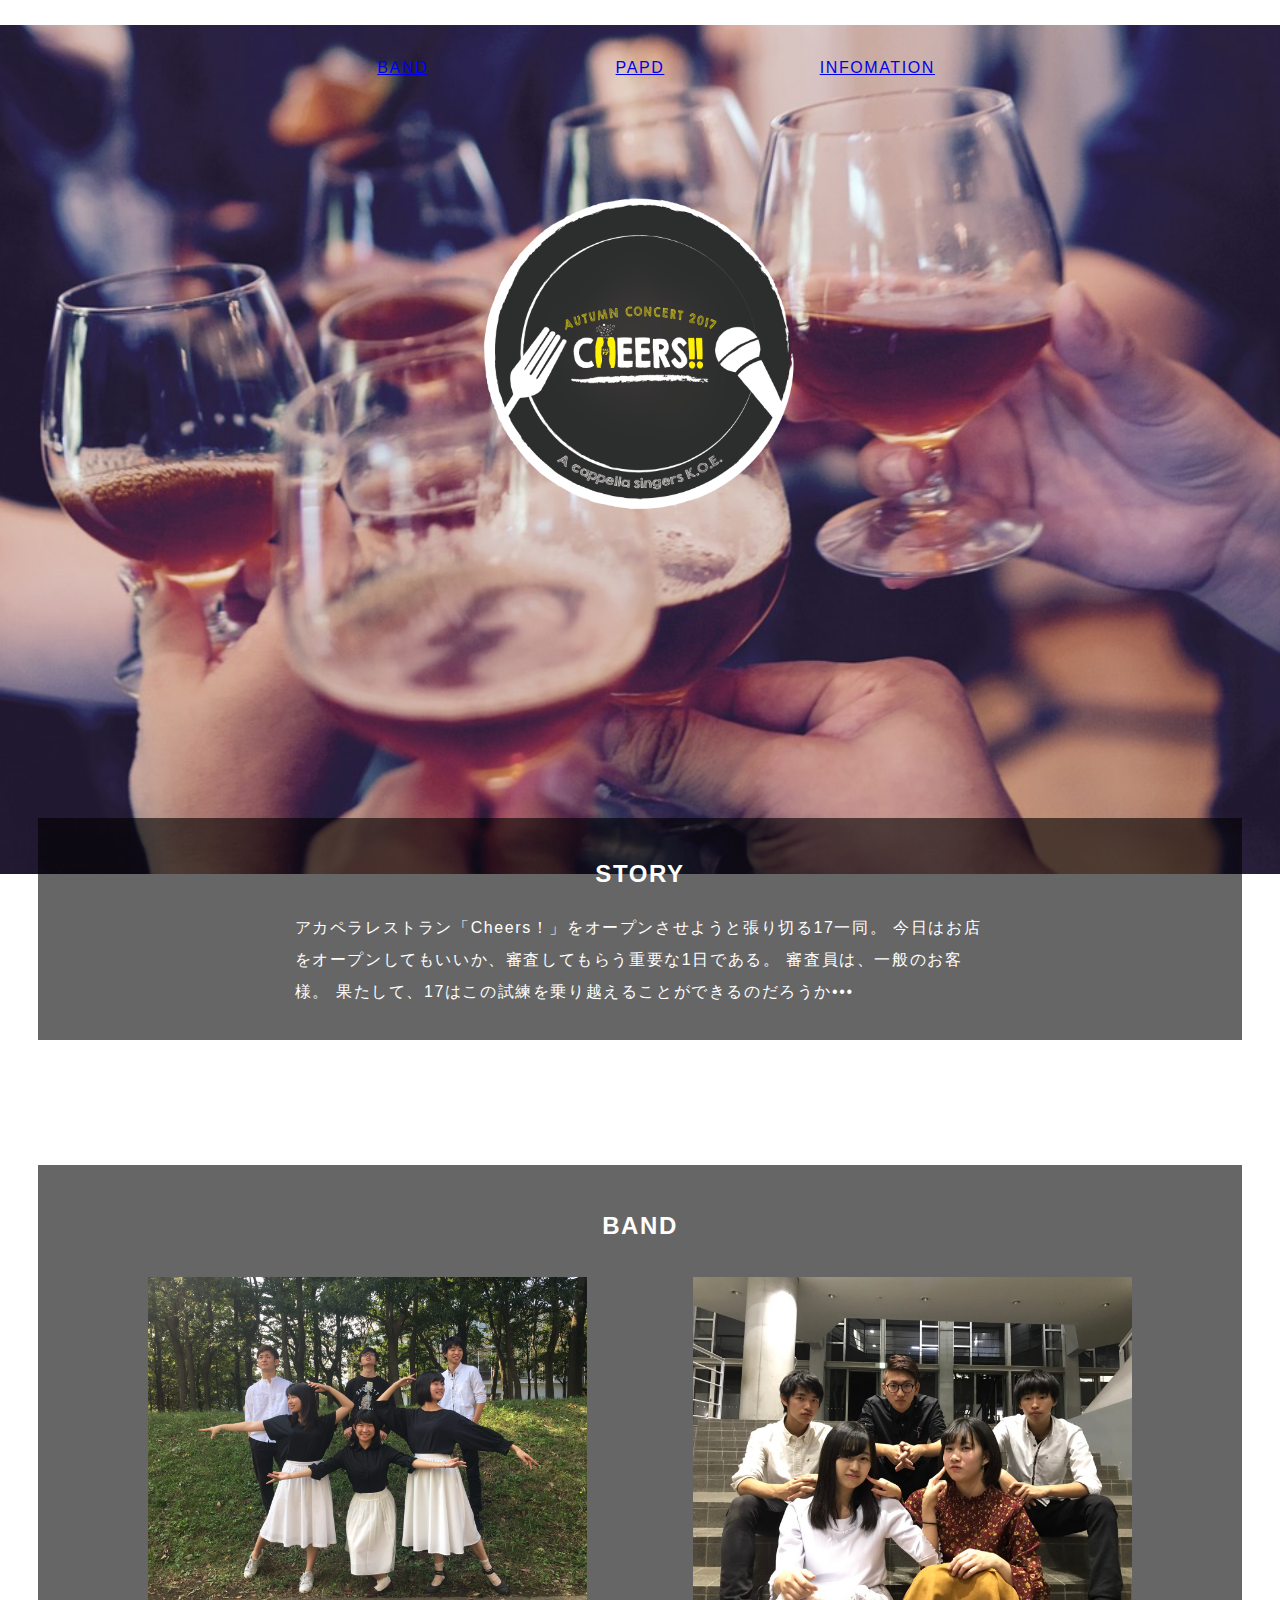
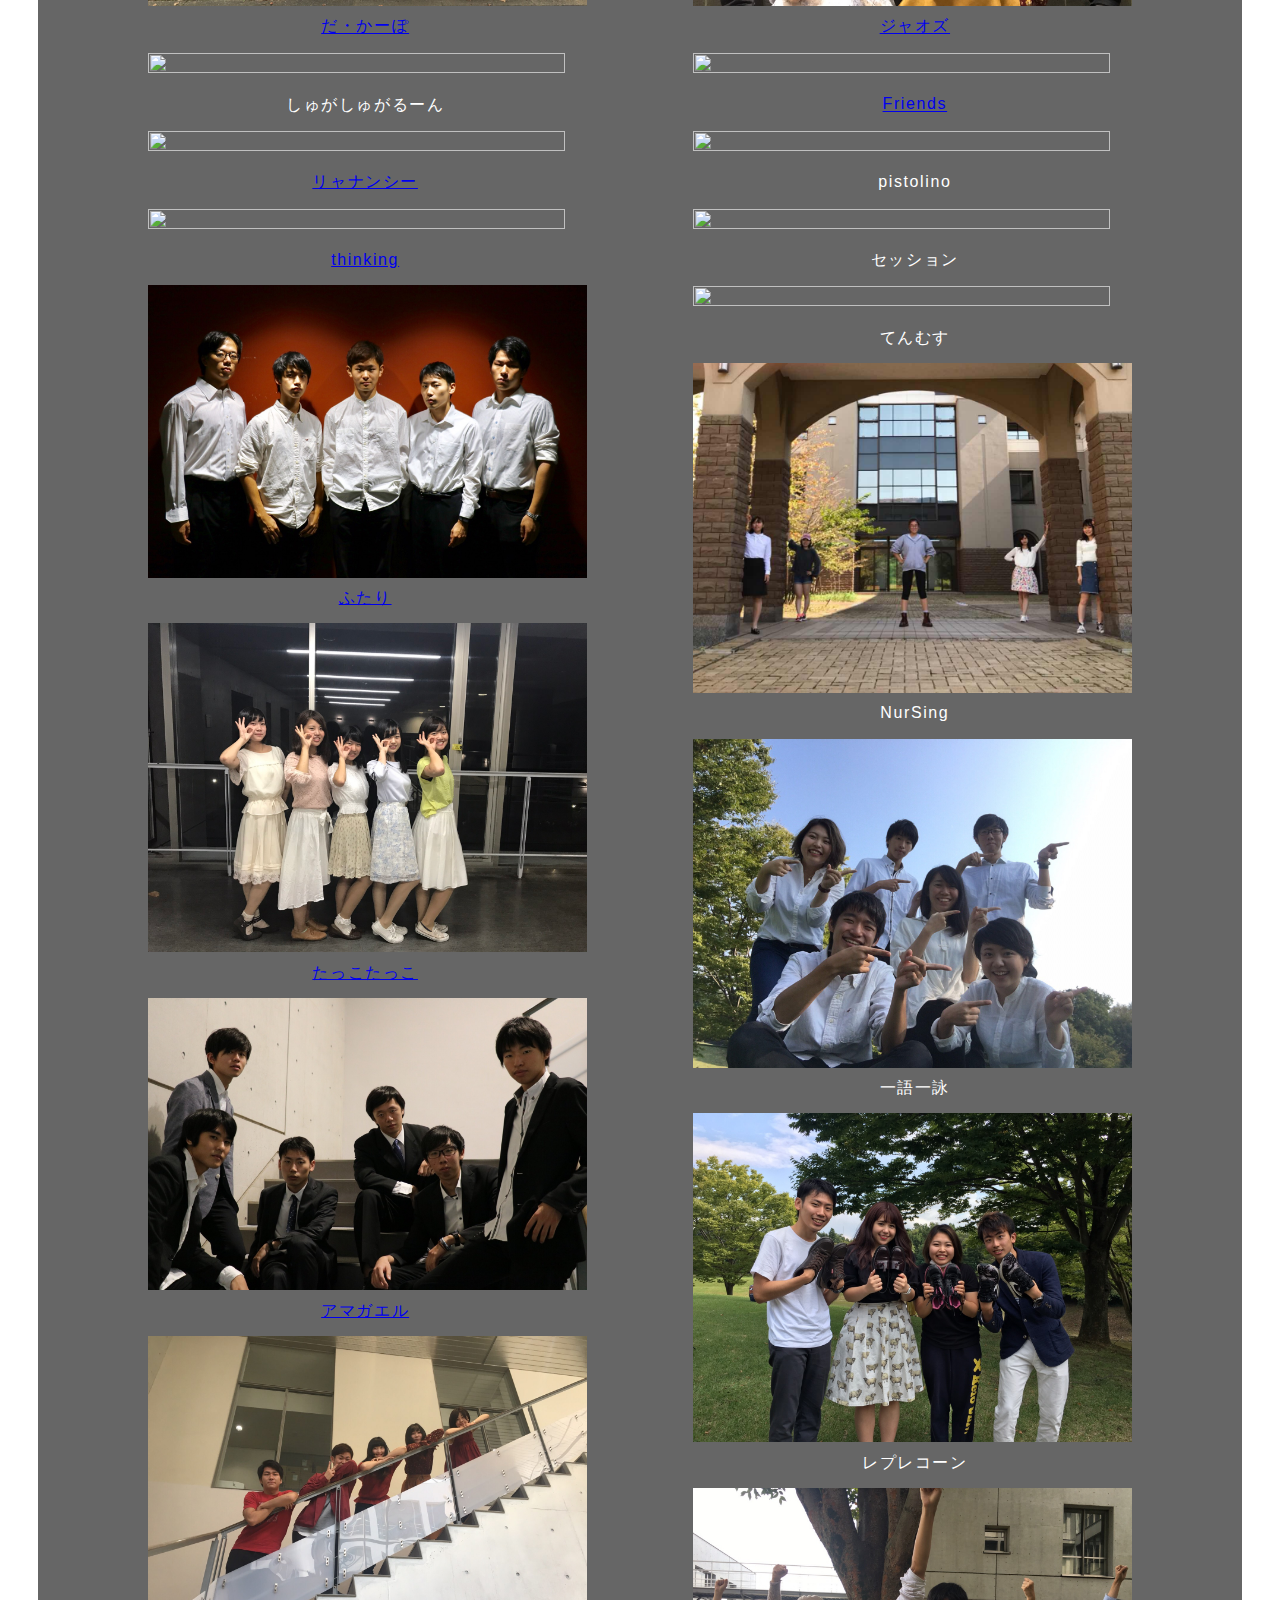
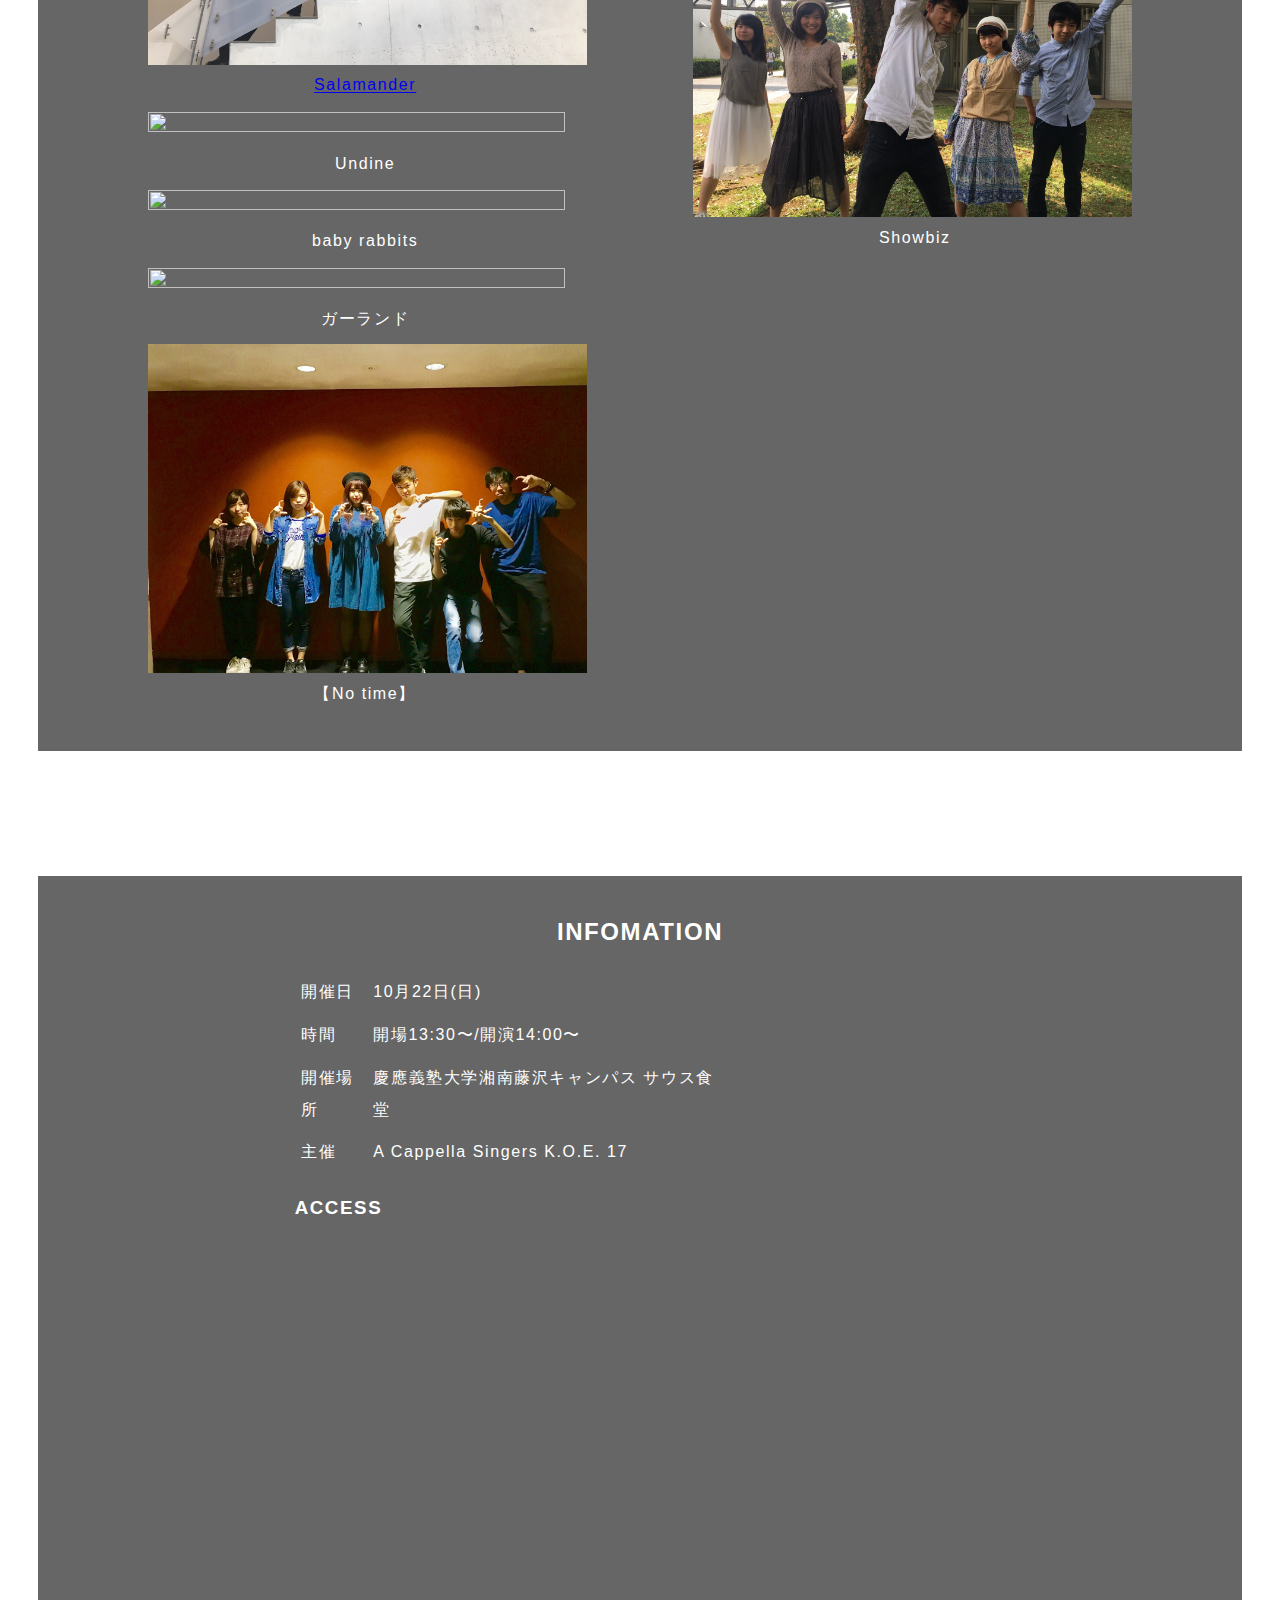
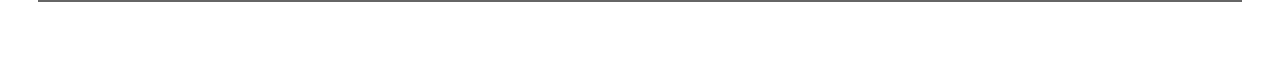
==== index.html @ d6f933e0 "responsible design etc.." ====
<!DOCTYPE html>
<html>

  <head>
  <!-- Global Site Tag (gtag.js) - Google Analytics -->
  <script async src="https://www.googletagmanager.com/gtag/js?id=UA-63386432-6"></script>
  <script>
    window.dataLayer = window.dataLayer || [];
    function gtag(){dataLayer.push(arguments)};
    gtag('js', new Date());

    gtag('config', 'UA-63386432-6');
  </script>

    <meta charset="utf-8">
    <title>Cheers!</title>
    <!-- <script type="text/javascript" src="jquery-3.2.1.min.js"></script> -->
    <script type="text/javascript" src="http://maps.googleapis.com/maps/api/js?sensor=false"></script>
    <script src="https://ajax.googleapis.com/ajax/libs/jquery/3.1.0/jquery.min.js"></script>
    <!-- <script src="jquery-animation.js"></script> -->

    <link rel="stylesheet" href="style.css">
    <meta name="viewport" content="width=device-width, initial-scale=1.0, user-scalable=no" />
  </head>

  <body>
    <!-- グローバルナビ -->
    <nav id="nav">
      <ul>
        <li><a href="band.html">BAND</a></li>
        <li><a href="papd.html">PAPD</a></li>
        <li><a href="infomation.html">INFOMATION</a></li>
      </ul>
    </nav>

    <h1 class="logo"><a href="index.html"><img src="logo.png"></a></h1>


    <div class="effect"><div class="story"><h2>STORY</h2>
    <p>アカペラレストラン「Cheers！」をオープンさせようと張り切る17一同。
      今日はお店をオープンしてもいいか、審査してもらう重要な1日である。
      審査員は、一般のお客様。
      果たして、17はこの試練を乗り越えることができるのだろうか•••
    </p></div></div>


    <!-- サマソニのページみたいに？ -->

      <div class="effect">
      <div class="band">
      <h2>BAND</h2>
      <div class="right">
      <img src="band_picture/ジャオズ.jpg"><p><a href="#modal-p02">ジャオズ</a></p>
      <section class="modal-window" id="modal-p02">
        <div class="modal-inner">
          <p>私たち饺子は１７の中国語バンドです、餃子の故郷で生まれた私がリードとして、餃子のファンを集まってるバンドです、みんな一緒に餃子食べに行きましょう。</p>
        </div>
        <a href="#!" class="modal-close">&times;</a>
      </section>

      <img src="band_picture/"><p><a href="#modal-p09">Friends</a></p>
      <section class="modal-window" id="modal-p09">
        <div class="modal-inner">
          <p>アニソンが好きだ。アニソンが歌いたい。アニソンのハーモニーを響かせたい。熱い想いを持ったフレンズたちが集まったバンドです。</p>
        </div>
        <a href="#!" class="modal-close">&times;</a>
      </section>



      <img src="band_picture/"><p>pistolino</p>
      <img src="band_picture/"><p>セッション</p>
      <img src="band_picture/"><p>てんむす</p>
      <img src="band_picture/NurSing.jpg"><p>NurSing</p>
      <img src="band_picture/一語一詠.jpg"><p>一語一詠</p>
      <img src="band_picture/レプレコーン.jpg"><p>レプレコーン</p>
      <img src="band_picture/showbiz.jpg"><p>Showbiz</p>

      </div>
      <div class="left">

      <img src="band_picture/だ・かーぽ.jpg"><p><a href="#modal-p01">だ・かーぽ</a></p>
      <section class="modal-window" id="modal-p01">
        <div class="modal-inner">
          <p>少し背伸びをした大人の雰囲気でjazzをお届けします。皆さんも一緒に心と体でswingを感じてください！</p>
        </div>
        <a href="#!" class="modal-close">&times;</a>
      </section>


      <img src="band_picture/"><p>しゅがしゅがるーん</p>
      <img src="band_picture/"><p><a href="#modal-p03">リャナンシー</a></p>
      <section class="modal-window" id="modal-p03">
        <div class="modal-inner">
          <p>誘惑し愛を求め、男性を惑わす妖精リャナンシー。魅力的な新メンバーが加わりました！
            みなさんは私たちの歌声の虜にならずにいられますか？</p>
          </div>
          <a href="#!" class="modal-close">&times;</a>
        </section>

      <img src="band_picture/"><p><a href="#modal-p04">thinking</a></p>
      <section class="modal-window" id="modal-p04">
        <div class="modal-inner">
      <p>Thinkingです！クールにかっこいい曲を歌います！乞うご期待！</p>
    </div>
    <a href="#!" class="modal-close">&times;</a>
  </section>

      <img src="band_picture/ふたり.jpg"><p><a href="#modal-p05">ふたり</a></p>
      <section class="modal-window" id="modal-p05">
        <div class="modal-inner">
          <p>ゴスペラーズの名曲｢ひとり｣を、｢ふたり｣が｢ごにん｣で歌います。</p>
        </div>
        <a href="#!" class="modal-close">&times;</a>
      </section>

      <img src="band_picture/たっこたっこ.jpg"><p><a href="#modal-p06">たっこたっこ</a></p>
      <section class="modal-window" id="modal-p06">
        <div class="modal-inner">
          <p>タコパしたーい！で集まったゆるふわバンドたっこたっこです💓</p>
        </div>
        <a href="#!" class="modal-close">&times;</a>
      </section>

      <img src="band_picture/アマガエル.jpg"><p><a href="#modal-p07">アマガエル</a></p>
      <section class="modal-window" id="modal-p07">
        <div class="modal-inner">
          <p>はじめまして！俺たちは主にEXILEやGENERATIONSを歌うバンドのアマガエルだゲコ！今回はTi amoを歌うからけろしくケロ～♪</p>
        </div>
        <a href="#!" class="modal-close">&times;</a>
      </section>

      <img src="band_picture/salamander.jpg"><p><a href="#modal-p08">Salamander</a></p>
      <section class="modal-window" id="modal-p08">
        <div class="modal-inner">
          <p>熱い熱い想いを胸に滾らせる炎の妖精サラマンダー、今回は新歓合宿でも披露したゆずのあの名曲をまさかの別編成でお届け！</p>
        </div>
        <a href="#!" class="modal-close">&times;</a>
      </section>

      <img src="band_picture/"><p>Undine</p>
      <img src="band_picture/"><p>baby rabbits</p>
      <img src="band_picture/"><p>ガーランド</p>
      <img src="band_picture/【No time】.jpg"><p>【No time】</p>
    </div>


    </div>
  </div>



    <div class="effect">
    <div class="info">
    <h2>INFOMATION</h2>
    <table>
      <tr class="about">
        <td class="about_mds">開催日</td>
          <td class="about_content">10月22日(日)</td>
      </tr>

        <tr class="about">
          <td class="about_mds">時間</td>
            <td class="about_content">開場13:30〜/開演14:00〜</td>
        </tr>

        <tr class="about">
          <td class="about_mds">開催場所</td>
            <td class="about_content">慶應義塾大学湘南藤沢キャンパス サウス食堂</td>
        </tr>

        <tr class="about">
          <td class="about_mds">主催</td>
            <td class="about_content">A Cappella Singers K.O.E. 17</td>
        </tr>
    </table>

    <h3>ACCESS</h3>
      <div id="mapField"></div>
    </div>
  </div>


  </body>
<script src="main.js"></script>

</html>
---- style.css ----
/*ロゴ（暫定）*/

h1 img{
  width:50%;
  height: 50%;
  display: block;

  margin-left: auto;
  margin-right: auto;
  margin-top: -50px;
}

body{
  background-image: url("cheers_back2.jpg");
  background-repeat: no-repeat;            /* 背景を繰り返さない */
  background-position: 50% 50%;            /* 背景画像の位置は画面中央 */
  background-attachment:fixed;             /* 背景画像を固定する */
  background-size: 100%;
  font-family: 'Helvetica Neue','Helvetica','Arial',YuGothic,'Yu Gothic','Hiragino Kaku Gothic ProN','ヒラギノ角ゴ ProN W3','メイリオ', Meiryo,'ＭＳ ゴシック',sans-serif;
  letter-spacing: 0.1em;
  line-height: 2;

  }

  h2{
    text-align: center;
  }

/*.band img{
  width:95%;
  height: 95%;
}*/

/*.band_listbox{
  margin: 0px auto;
}*/








/*Googleマップ*/
#mapField {
  width: 330px;
  height: 330px;
  color: black;

}


/*グローバルナビ*/

#nav{
    margin:0 auto;
    text-align: center;
    width:60%;
    height:50px;
    overflow:hidden;

    }

#nav li { list-style:none;  width:30%; text-align: center; display: inline-block;}

.fixed {
    position: fixed;
    top: 0;
    
    z-index: 10000;


}


/*.entire{
  color: white;
  background-color: rgba(0, 0, 0, 0.5);

  margin-left: auto;
  margin-right: auto;
  margin-top: 50px;
  margin-bottom: 50px;
  padding: 25px 250px;
}*/


.story{
  color: white;
  background-color: rgba(0, 0, 0, 0.6);

  margin-left: auto;
  margin-right: auto;

  padding: 25px 250px;
  margin-top: 150px;
  margin-bottom: 50px;

}




.band{
  color: white;
  background-color: rgba(0, 0, 0, 0.6);

  margin-left: auto;
  margin-right: auto;

  padding: 25px 25px;

  margin-top: 50px;
  margin-bottom: 50px;
  }

  .left{
    width: 40%;
    display: inline-block;
    padding-left: 7%;
  }

  .left img{
    float:left;
    width: 95%;
    height: 95%;
  }

  .left p{
    margin-top: -10px;
    text-align: center;
    padding-right: 5%;
  }

  .right{
    width: 40%;
    float: right;
    padding-right: 7%;


  }

  .right img{
    float: right;
    width: 95%;
    height: 95%;

  }

  .right p{
    margin-top: -10px;
    text-align: center;
    padding-left: 5%;
  }


  .info{
    color: white;
    background-color: rgba(0, 0, 0, 0.6);

    margin-left: auto;
    margin-right: auto;
    margin-top: 100px;
    margin-bottom: 50px;
    padding: 25px 250px;

    margin-top: 50px;
    margin-bottom: 25px;
    }


    .effect p,
    .effect div
    {

    	transition: .8s;
    }




    /*モーダルウィンドウ*/

    * {
      margin: 0;
      padding: 1%;
    }


    .modal-window {
  -webkit-transform: translate(0, 100%);
  -moz-transform: translate(0, 100%);
  -o-transform: translate(0, 100%);
  -ms-transform: translate(0, 100%);
  transform: translate(0, 100%);
  -webkit-transform: translate3d(0, 100%, 0);
  transform: translate3d(0, 100%, 0);

  position: fixed;
  top: 0;
  left: 0;
  right: 0;
  bottom: 0;
  z-index: 999;
  opacity: 0;
  display: none;
}

.modal-window:target {
  -webkit-transform: translate(0, 0);
  -moz-transform: translate(0, 0);
  -o-transform: translate(0, 0);
  -ms-transform: translate(0, 0);
  transform: translate(0, 0);
  opacity: 1;
}

.is-active.modal-window {
  display: block;
}

.modal-window:target {
display: block;
}

.modal-window .modal-inner {
  position: absolute;
  top: 40%;
  left: 50%;
  z-index: 20;
  margin-left: -325px;
  width: 650px;
  overflow-x: hidden;
  border-radius: 2px;
  background: #fff;
  -webkit-box-shadow: 0 0 30px rgba(0, 0, 0, 0.6);
  box-shadow: 0 0 30px rgba(0, 0, 0, 0.6);
}

.modal-window .modal-inner p {
  padding: 20px 20px 10px;
  color: black;
}

.modal-window .modal-close {
  display: block;
  text-indent: -100px;
  overflow: hidden;
}

.modal-window .modal-close:before {
  content: '';
  position: absolute;
  top: 0;
  left: 0;
  right: 0;
  bottom: 0;
  z-index: 10;

  background-color: rgba(0, 0, 0, 0.7);
}

.modal-window .modal-close:after {
  content: '\00d7';
  position: absolute;
  top: 36%;
  left: 50%;
  z-index: 20;
  margin-left: 285px;
  background: #fff;
  border-radius: 2px;
  padding: 2px 8px;
  font-size: 1.2em;
  text-decoration: none;
  text-indent: 0;
 }

.modal-window {
  -webkit-transition: opacity 0.4s;
  -o-transition: opacity 0.4s;
  transition: opacity 0.4s;
}

.modal-inner {
  position: relative;
}



    /*スマホ用*/
    @media screen and ( max-width:479px )
    {
      .story{
        color: white;
        background-color: rgba(0, 0, 0, 0.6);

        margin-left: auto;
        margin-right: auto;
        margin-top: 100px;
        margin-bottom: 50px;
        padding: 25px 25px;

        margin-top: 25px;
        margin-bottom: 25px;
      }

      body {
        background-image: url("cheers_back2.jpg");
        background-repeat: no-repeat;            /* 背景を繰り返さない */
        background-attachment:fixed;
        background-size: 250%;


      }



      .band{
        color: white;
        background-color: rgba(0, 0, 0, 0.6);

        margin-left: auto;
        margin-right: auto;

        padding: 25px 25px;

        margin-top: 25px;
        margin-bottom: 25px;

        }

      .left{
        width: 100%;
        padding: 0;
      }

      .left img{
        width: 100%;
        height: 100%;
      }

      .left p{
        margin-top: -10px;
        text-align: center;

        margin-bottom: 5%;
      }


      .right{
        width: 100%;
        padding: 0;
      }

      .right img{

        width: 100%;
        height: 100%;

      }

      .right p{
        margin-top: -10px;
        text-align: center;

        margin-bottom: 5%;
      }

      .info{
        color: white;
        background-color: rgba(0, 0, 0, 0.6);

        margin-left: auto;
        margin-right: auto;
        margin-top: 100px;
        margin-bottom: 50px;
        padding: 25px 25px;

        margin-top: 25px;
        margin-bottom: 25px;
      }

      .modal-window .modal-inner {
        /*position: absolute;*/
        top: 40%;
        left: 50%;
        z-index: 20;
        margin: 0 -40%;
        width: 80%;
        overflow-x: hidden;
        border-radius: 2px;
        background: #fff;
        -webkit-box-shadow: 0 0 30px rgba(0, 0, 0, 0.6);
        box-shadow: 0 0 30px rgba(0, 0, 0, 0.6);


      }

      .modal-window .modal-inner p {
        padding: 30px 10px 0;
        color: black;
      }

    }
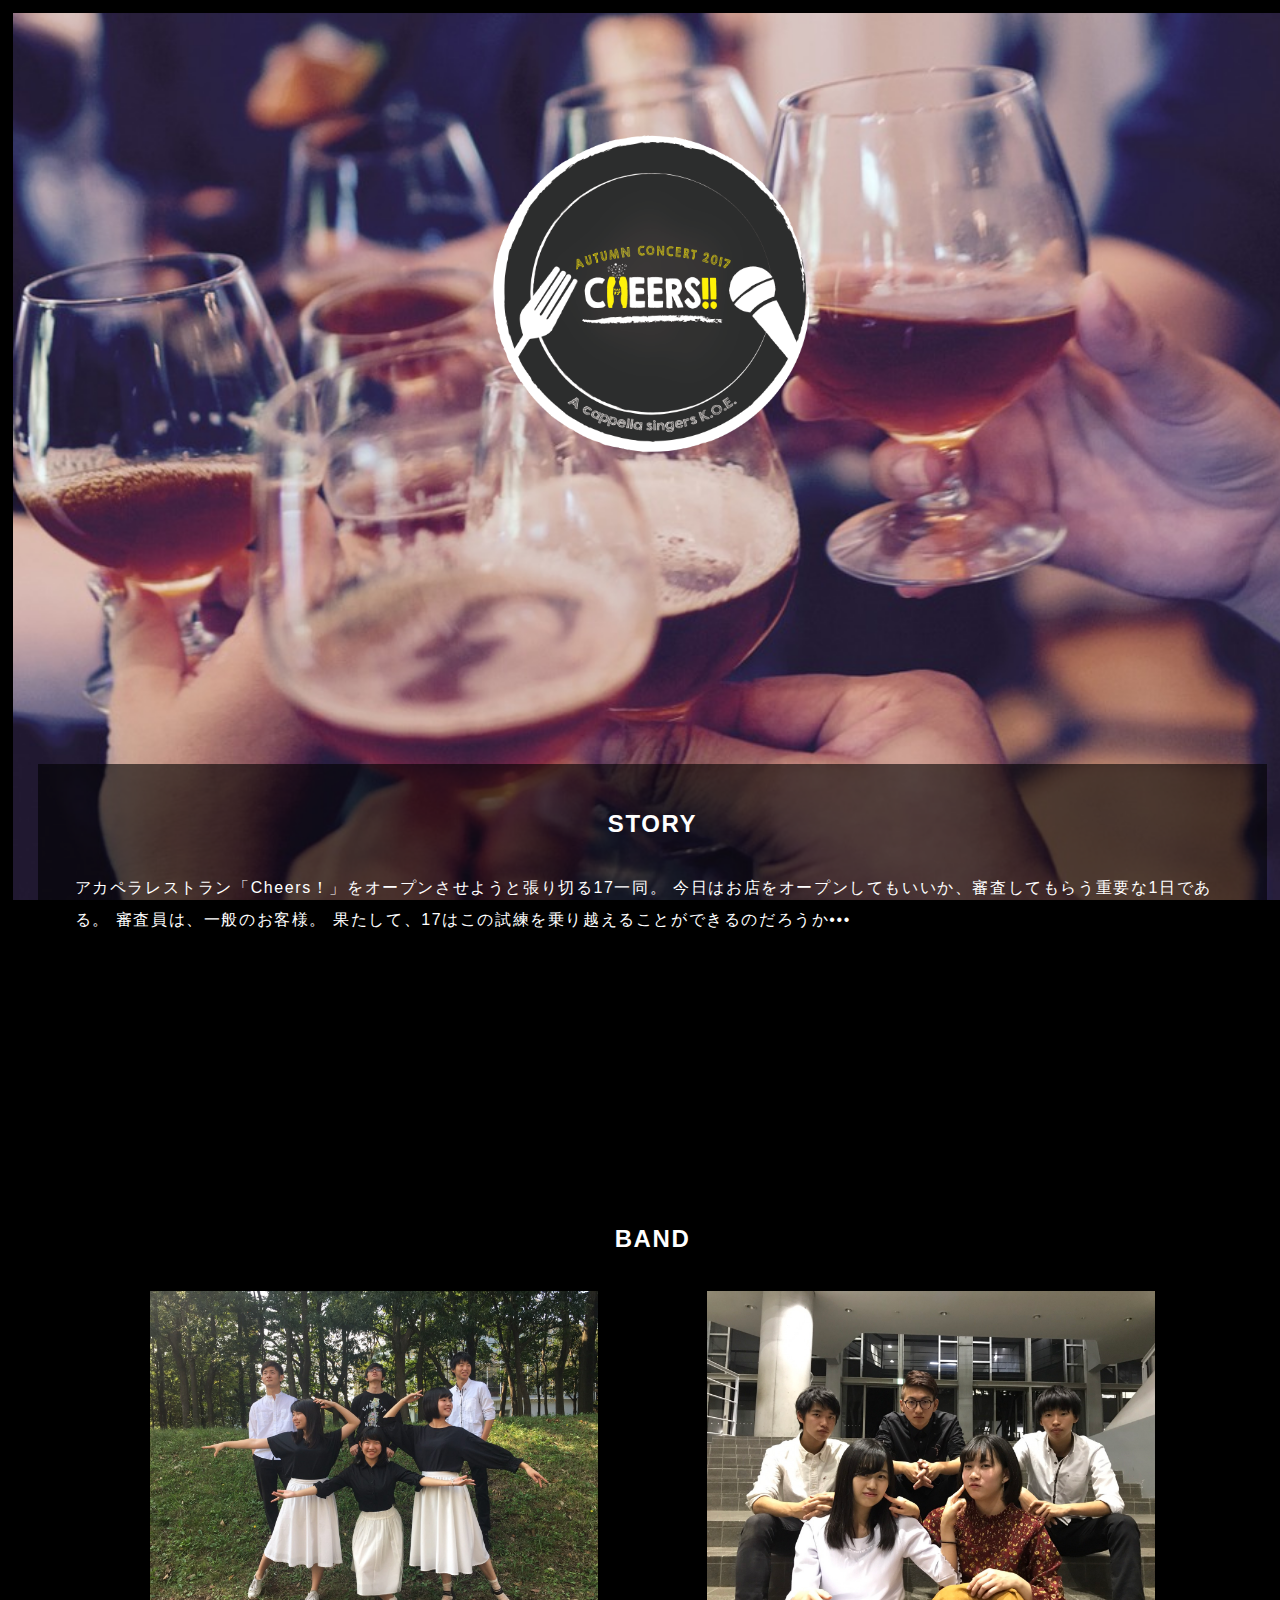
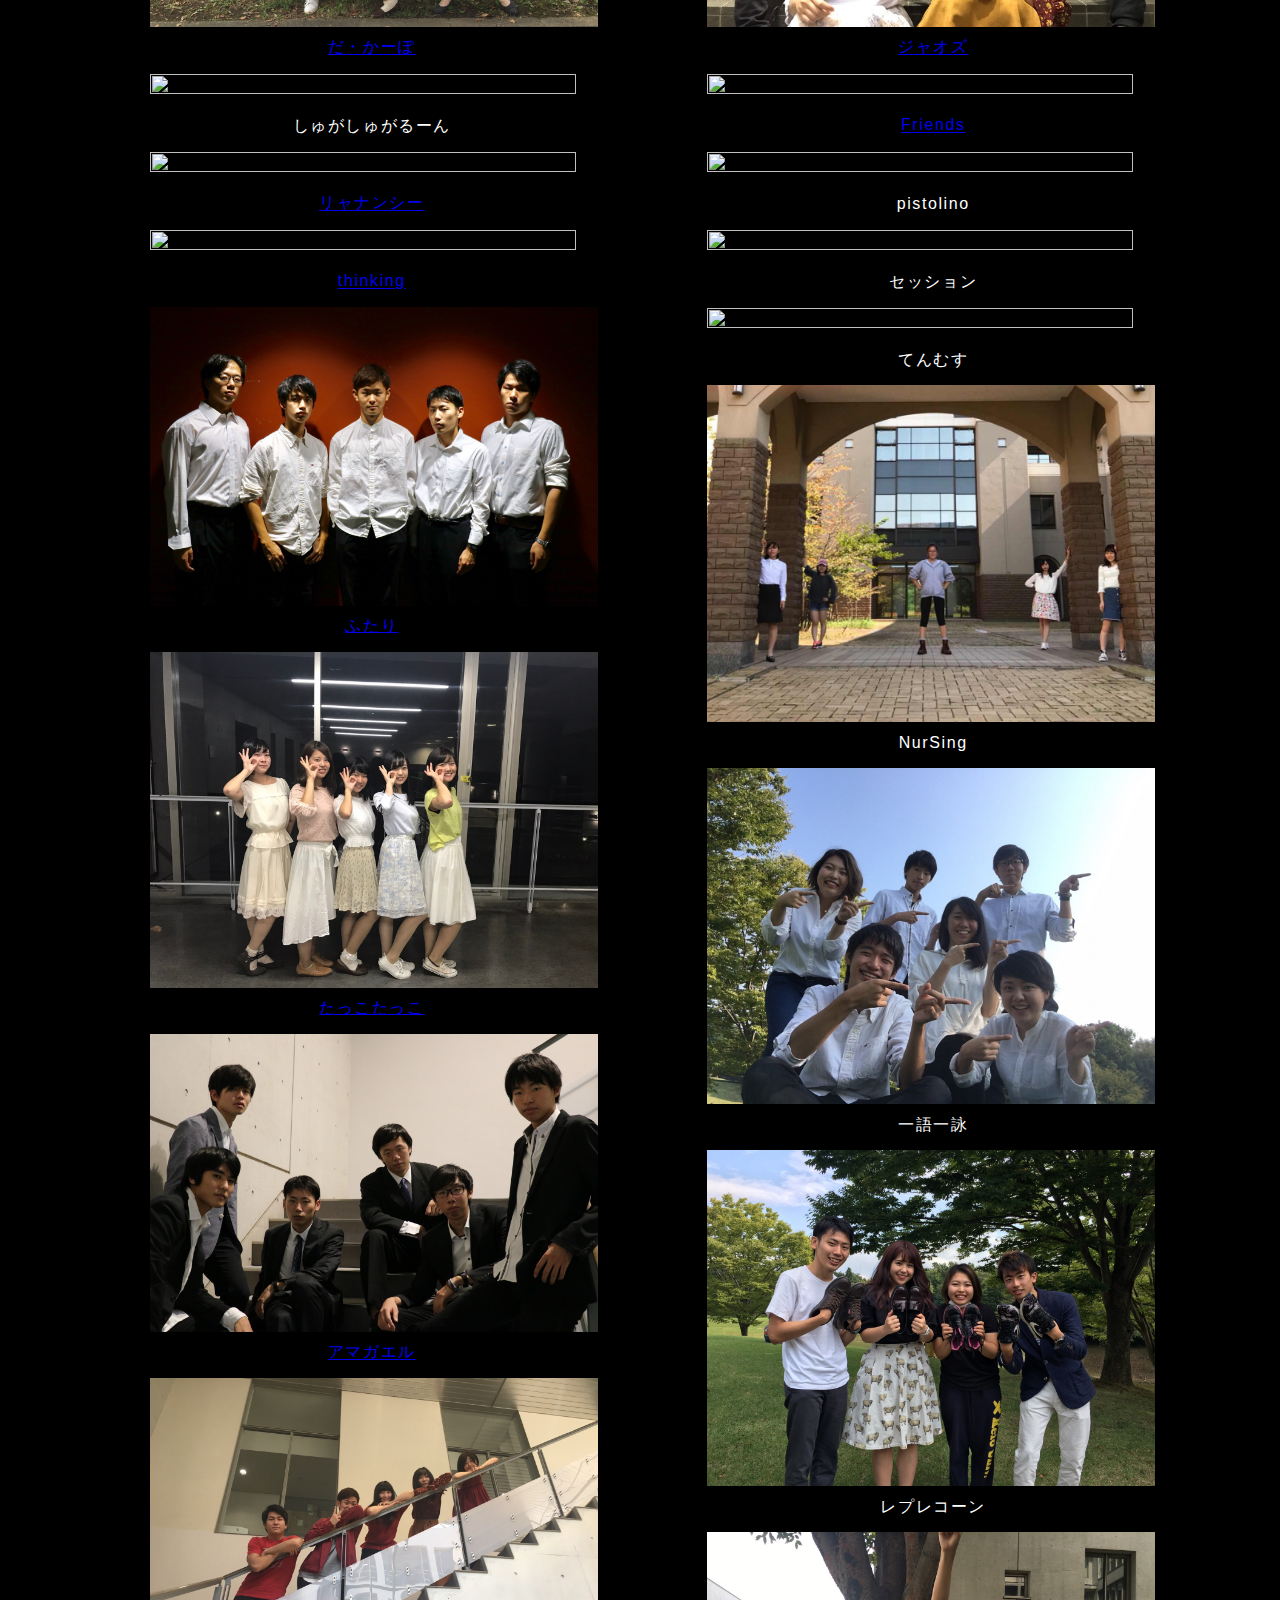
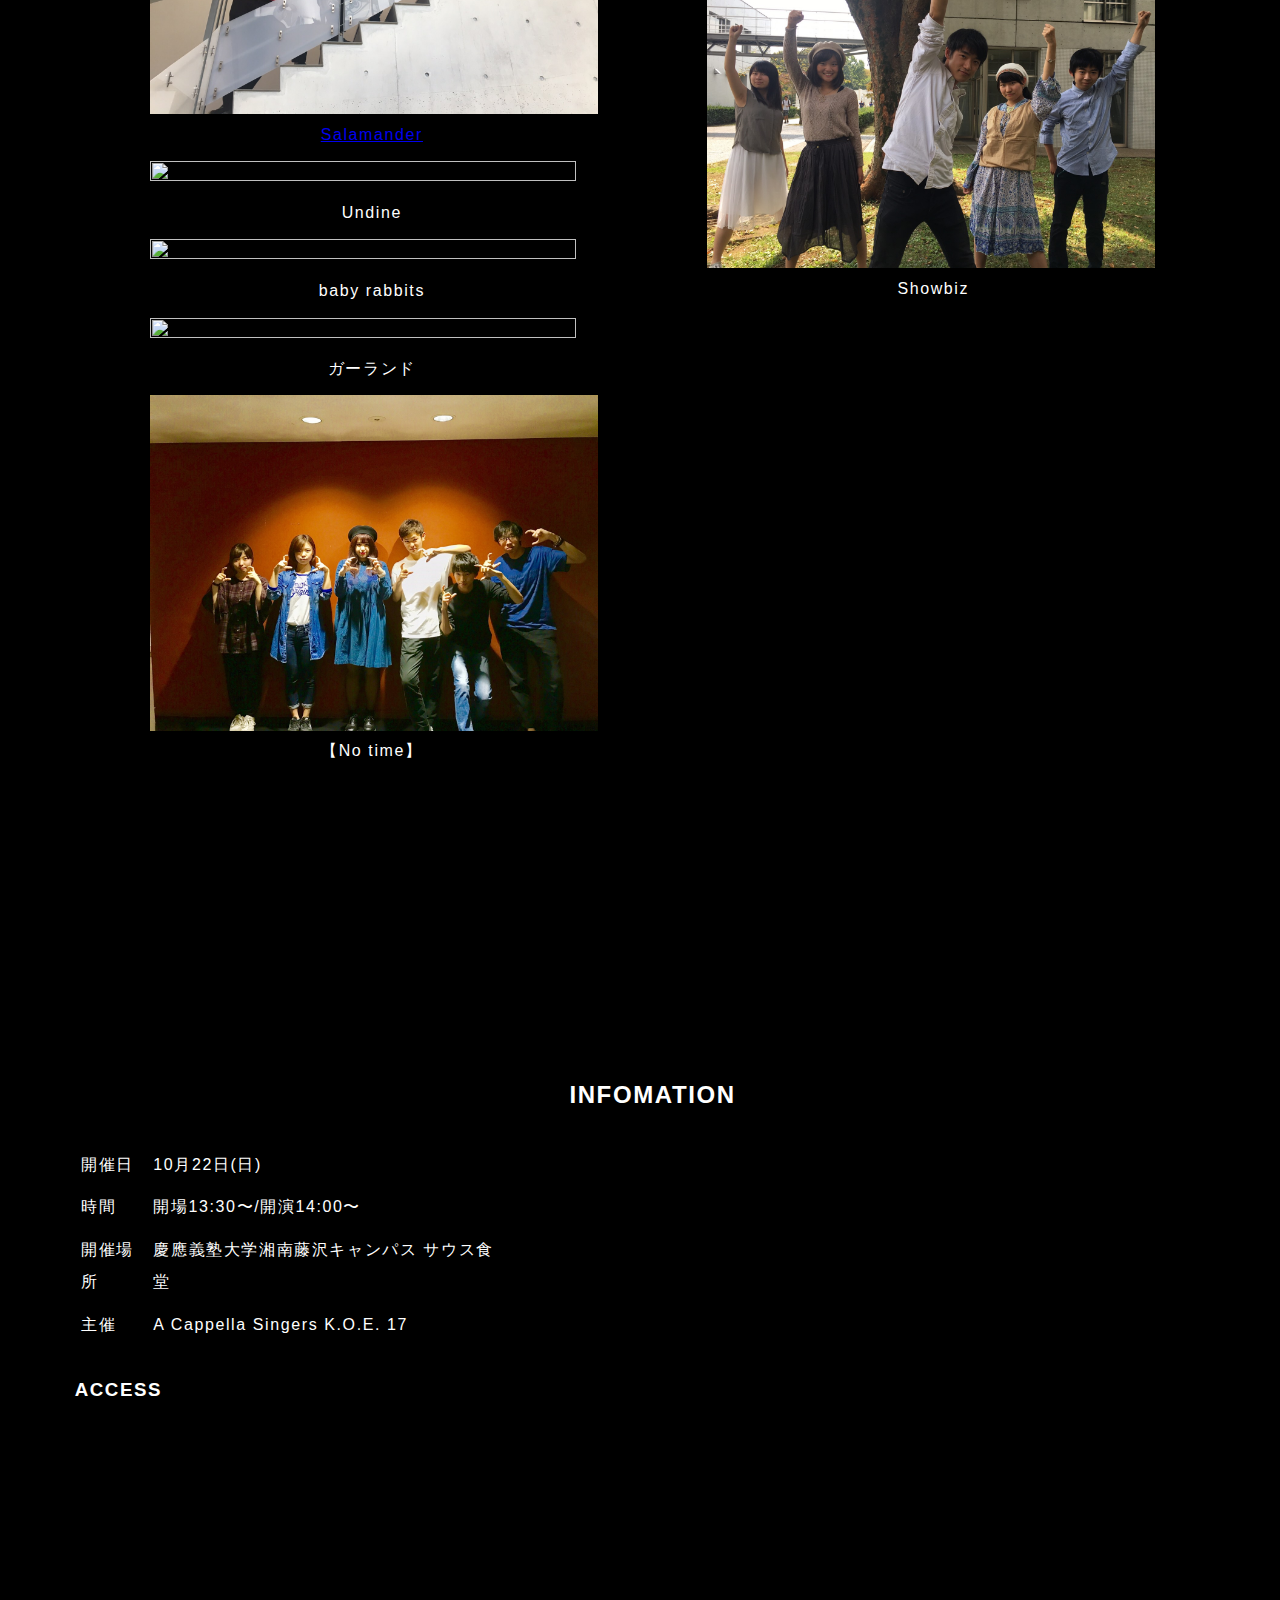
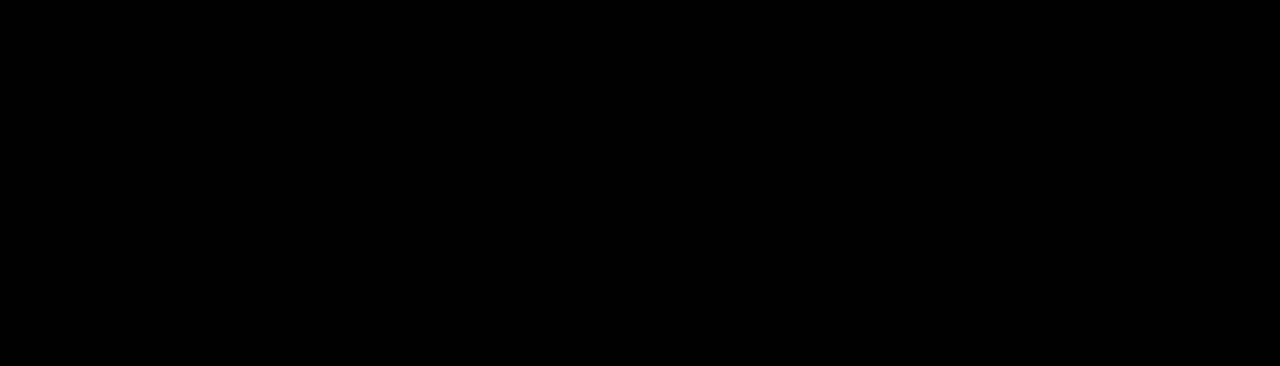
==== commit b0ade466: "競合を解決" ====
--- a/index.html
+++ b/index.html
@@ -24,14 +24,14 @@
   </head>
 
   <body>
-    <!-- グローバルナビ -->
+    <!-- グローバルナビ 
     <nav id="nav">
       <ul>
         <li><a href="band.html">BAND</a></li>
         <li><a href="papd.html">PAPD</a></li>
         <li><a href="infomation.html">INFOMATION</a></li>
       </ul>
-    </nav>
+    </nav>-->
 
     <h1 class="logo"><a href="index.html"><img src="logo.png"></a></h1>
 
--- a/style.css
+++ b/style.css
@@ -7,15 +7,20 @@
 
   margin-left: auto;
   margin-right: auto;
-  margin-top: -50px;
+  margin-top: -40px;
+}
+
+html{
+    background-color: black;
 }
 
 body{
+  width:100%;
   background-image: url("cheers_back2.jpg");
   background-repeat: no-repeat;            /* 背景を繰り返さない */
   background-position: 50% 50%;            /* 背景画像の位置は画面中央 */
   background-attachment:fixed;             /* 背景画像を固定する */
-  background-size: 100%;
+  background-size: cover;
   font-family: 'Helvetica Neue','Helvetica','Arial',YuGothic,'Yu Gothic','Hiragino Kaku Gothic ProN','ヒラギノ角ゴ ProN W3','メイリオ', Meiryo,'ＭＳ ゴシック',sans-serif;
   letter-spacing: 0.1em;
   line-height: 2;
@@ -54,9 +59,11 @@
 /*グローバルナビ*/
 
 #nav{
-    margin:0 auto;
-    text-align: center;
-    width:60%;
+  margin:10px 0;
+    width:100%;
+    padding-left:0;
+    padding-top: 0;
+    width:490px;
     height:50px;
     overflow:hidden;
 
@@ -67,7 +74,7 @@
 .fixed {
     position: fixed;
     top: 0;
-    
+
     z-index: 10000;
 
 
@@ -87,16 +94,25 @@
 
 
 .story{
+
   color: white;
   background-color: rgba(0, 0, 0, 0.6);
 
+    /*width:100%;
   margin-left: auto;
   margin-right: auto;
 
   padding: 25px 250px;
   margin-top: 150px;
+  margin-bottom: 130px;*/
+    margin-left: auto;
+  margin-right: auto;
+  margin-top: 100px;
   margin-bottom: 50px;
-
+  padding: 25px 25px;
+
+  margin-top: 150px;
+  margin-bottom: 130px;
 }
 
 
@@ -159,14 +175,22 @@
     color: white;
     background-color: rgba(0, 0, 0, 0.6);
 
-    margin-left: auto;
+    /*margin-left: auto;
     margin-right: auto;
     margin-top: 100px;
     margin-bottom: 50px;
     padding: 25px 250px;
 
-    margin-top: 50px;
-    margin-bottom: 25px;
+    margin-top: 150px;
+    margin-bottom: 50px;*/
+      margin-left: auto;
+  margin-right: auto;
+  margin-top: 100px;
+  margin-bottom: 50px;
+  padding: 25px 25px;
+
+  margin-top: 150px;
+  margin-bottom: 130px;
     }
 
 
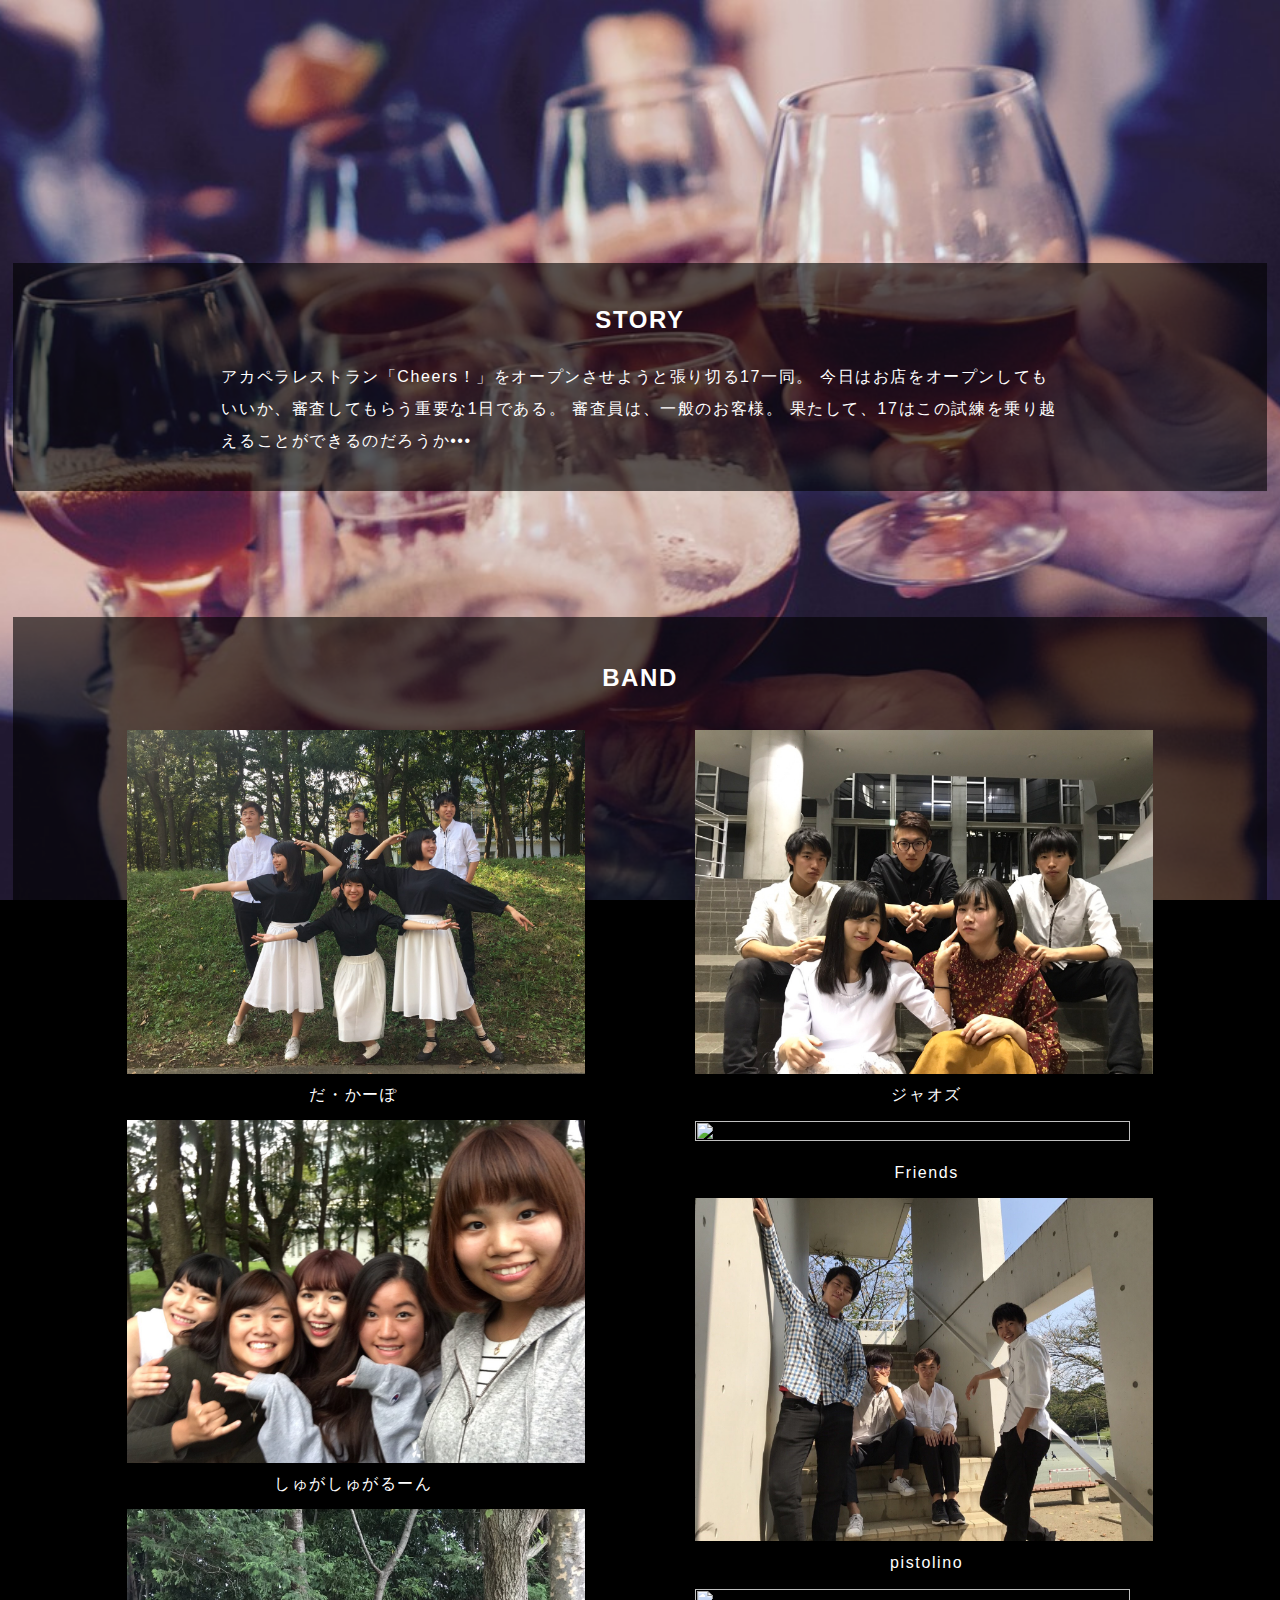
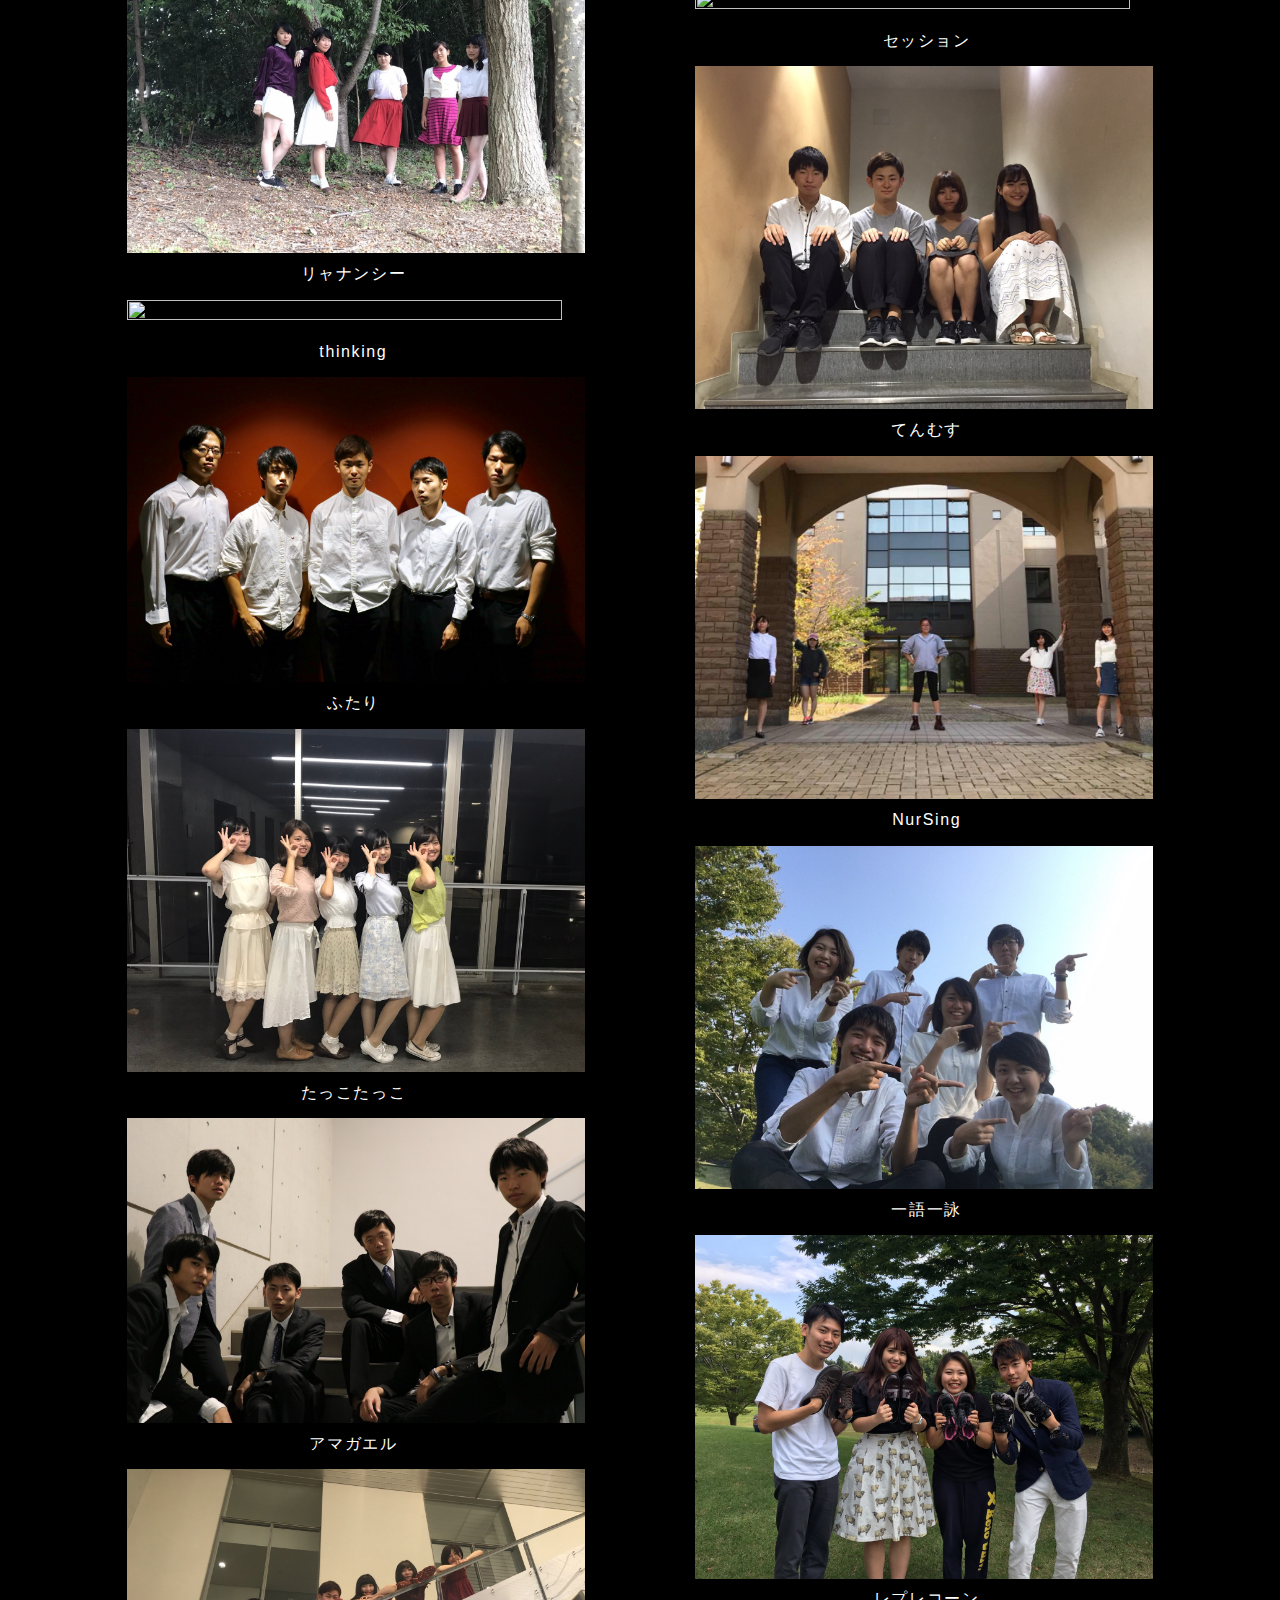
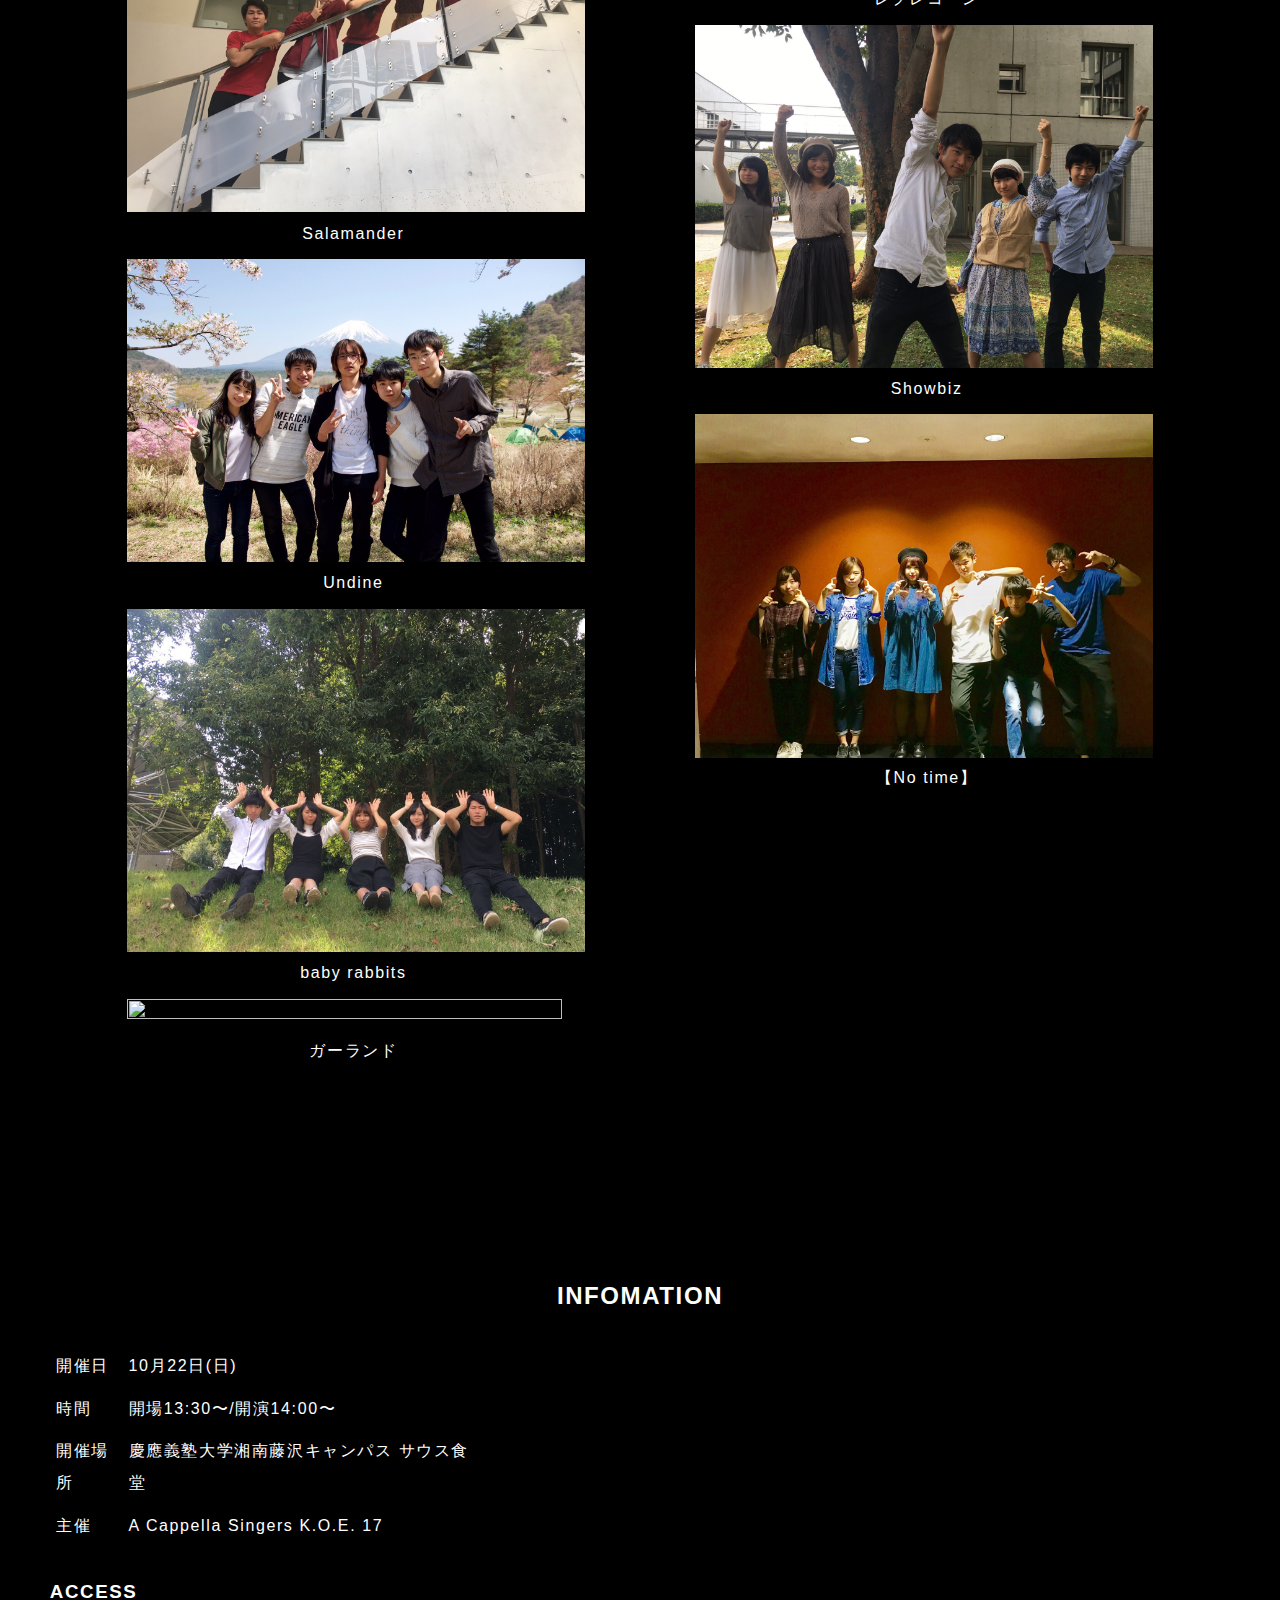
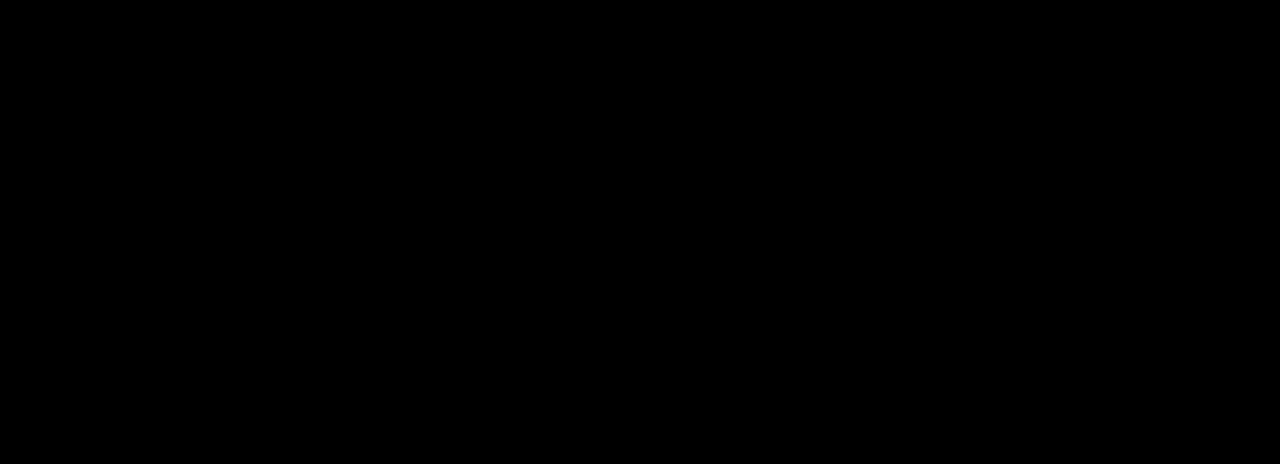
==== commit f3184224: "仕上げ" ====
--- a/index.html
+++ b/index.html
@@ -21,10 +21,12 @@
 
     <link rel="stylesheet" href="style.css">
     <meta name="viewport" content="width=device-width, initial-scale=1.0, user-scalable=no" />
+
+
   </head>
 
   <body>
-    <!-- グローバルナビ 
+    <!-- グローバルナビ
     <nav id="nav">
       <ul>
         <li><a href="band.html">BAND</a></li>
@@ -32,8 +34,8 @@
         <li><a href="infomation.html">INFOMATION</a></li>
       </ul>
     </nav>-->
-
-    <h1 class="logo"><a href="index.html"><img src="logo.png"></a></h1>
+    <!-- <h1 class="title_text"><a href="index.html">cheers!</a></h1> -->
+    <!-- <h1 class="logo"><a href="index.html"><img src="logo.png"></a></h1> -->
 
 
     <div class="effect"><div class="story"><h2>STORY</h2>
@@ -68,14 +70,23 @@
 
 
 
-      <img src="band_picture/"><p>pistolino</p>
+      <img src="band_picture/pistlino.jpg"><p><a href="#modal-p10">pistolino</a></p>
+      <section class="modal-window" id="modal-p10">
+        <div class="modal-inner">
+          <p>おはこんばんにちは。どうも僕たち、せーのっpistlinoでええーーす！
+            今回はバンド紹介ということで、文才に満ち溢れるメンバーで気合を入れて紹介文を書きました。</p>
+        </div>
+        <a href="#!" class="modal-close">&times;</a>
+      </section>
+
+
       <img src="band_picture/"><p>セッション</p>
-      <img src="band_picture/"><p>てんむす</p>
+      <img src="band_picture/てんむす.jpg"><p>てんむす</p>
       <img src="band_picture/NurSing.jpg"><p>NurSing</p>
       <img src="band_picture/一語一詠.jpg"><p>一語一詠</p>
       <img src="band_picture/レプレコーン.jpg"><p>レプレコーン</p>
       <img src="band_picture/showbiz.jpg"><p>Showbiz</p>
-
+      <img src="band_picture/【No time】.jpg"><p>【No time】</p>
       </div>
       <div class="left">
 
@@ -88,8 +99,10 @@
       </section>
 
 
-      <img src="band_picture/"><p>しゅがしゅがるーん</p>
-      <img src="band_picture/"><p><a href="#modal-p03">リャナンシー</a></p>
+      <img src="band_picture/しゅがしゅがるーん.jpg"><p>しゅがしゅがるーん</p>
+
+      <!-- これリャナンシーじゃない？ -->
+      <img src="band_picture/リャナンシー.jpg"><p><a href="#modal-p03">リャナンシー</a></p>
       <section class="modal-window" id="modal-p03">
         <div class="modal-inner">
           <p>誘惑し愛を求め、男性を惑わす妖精リャナンシー。魅力的な新メンバーが加わりました！
@@ -138,10 +151,10 @@
         <a href="#!" class="modal-close">&times;</a>
       </section>
 
-      <img src="band_picture/"><p>Undine</p>
-      <img src="band_picture/"><p>baby rabbits</p>
+      <img src="band_picture/undine.jpg"><p>Undine</p>
+      <img src="band_picture/babyrabbits.jpg"><p>baby rabbits</p>
       <img src="band_picture/"><p>ガーランド</p>
-      <img src="band_picture/【No time】.jpg"><p>【No time】</p>
+
     </div>
 
 
@@ -184,4 +197,5 @@
   </body>
 <script src="main.js"></script>
 
+
 </html>
--- a/style.css
+++ b/style.css
@@ -4,18 +4,39 @@
   width:50%;
   height: 50%;
   display: block;
-
+  padding: 0;
   margin-left: auto;
   margin-right: auto;
   margin-top: -40px;
 }
 
+.title_text{
+  background-color: white;
+  opacity: 0.8;
+  width: 96%;
+  padding-left: 4%;
+  color: black;
+  height: 60px;
+  padding-right: 0;
+  padding-bottom: 2%;
+  padding-top: 0;
+  font-size: 40px;
+  a {color: black}
+
+}
+
+a {text-decoration: none}
+a {color: white}
+
+
 html{
-    background-color: black;
+  padding: 0;
 }
 
 body{
   width:100%;
+  padding: 0;
+
   background-image: url("cheers_back2.jpg");
   background-repeat: no-repeat;            /* 背景を繰り返さない */
   background-position: 50% 50%;            /* 背景画像の位置は画面中央 */
@@ -24,6 +45,7 @@
   font-family: 'Helvetica Neue','Helvetica','Arial',YuGothic,'Yu Gothic','Hiragino Kaku Gothic ProN','ヒラギノ角ゴ ProN W3','メイリオ', Meiryo,'ＭＳ ゴシック',sans-serif;
   letter-spacing: 0.1em;
   line-height: 2;
+  background-color: black;
 
   }
 
@@ -58,7 +80,7 @@
 
 /*グローバルナビ*/
 
-#nav{
+/*#nav{
   margin:10px 0;
     width:100%;
     padding-left:0;
@@ -78,7 +100,7 @@
     z-index: 10000;
 
 
-}
+}*/
 
 
 /*.entire{
@@ -94,7 +116,6 @@
 
 
 .story{
-
   color: white;
   background-color: rgba(0, 0, 0, 0.6);
 
@@ -105,14 +126,13 @@
   padding: 25px 250px;
   margin-top: 150px;
   margin-bottom: 130px;*/
-    margin-left: auto;
-  margin-right: auto;
-  margin-top: 100px;
+  margin-left: auto;
+  margin-right: auto;
+  margin-top: 250px;
   margin-bottom: 50px;
-  padding: 25px 25px;
-
-  margin-top: 150px;
-  margin-bottom: 130px;
+  padding: 25px 200px;
+  
+
 }
 
 
@@ -185,12 +205,11 @@
     margin-bottom: 50px;*/
       margin-left: auto;
   margin-right: auto;
-  margin-top: 100px;
+
+  padding: 25px 25px;
+
+  margin-top: 50px;
   margin-bottom: 50px;
-  padding: 25px 25px;
-
-  margin-top: 150px;
-  margin-bottom: 130px;
     }
 
 
@@ -333,7 +352,7 @@
         background-image: url("cheers_back2.jpg");
         background-repeat: no-repeat;            /* 背景を繰り返さない */
         background-attachment:fixed;
-        background-size: 250%;
+        background-size: 270%;
 
 
       }
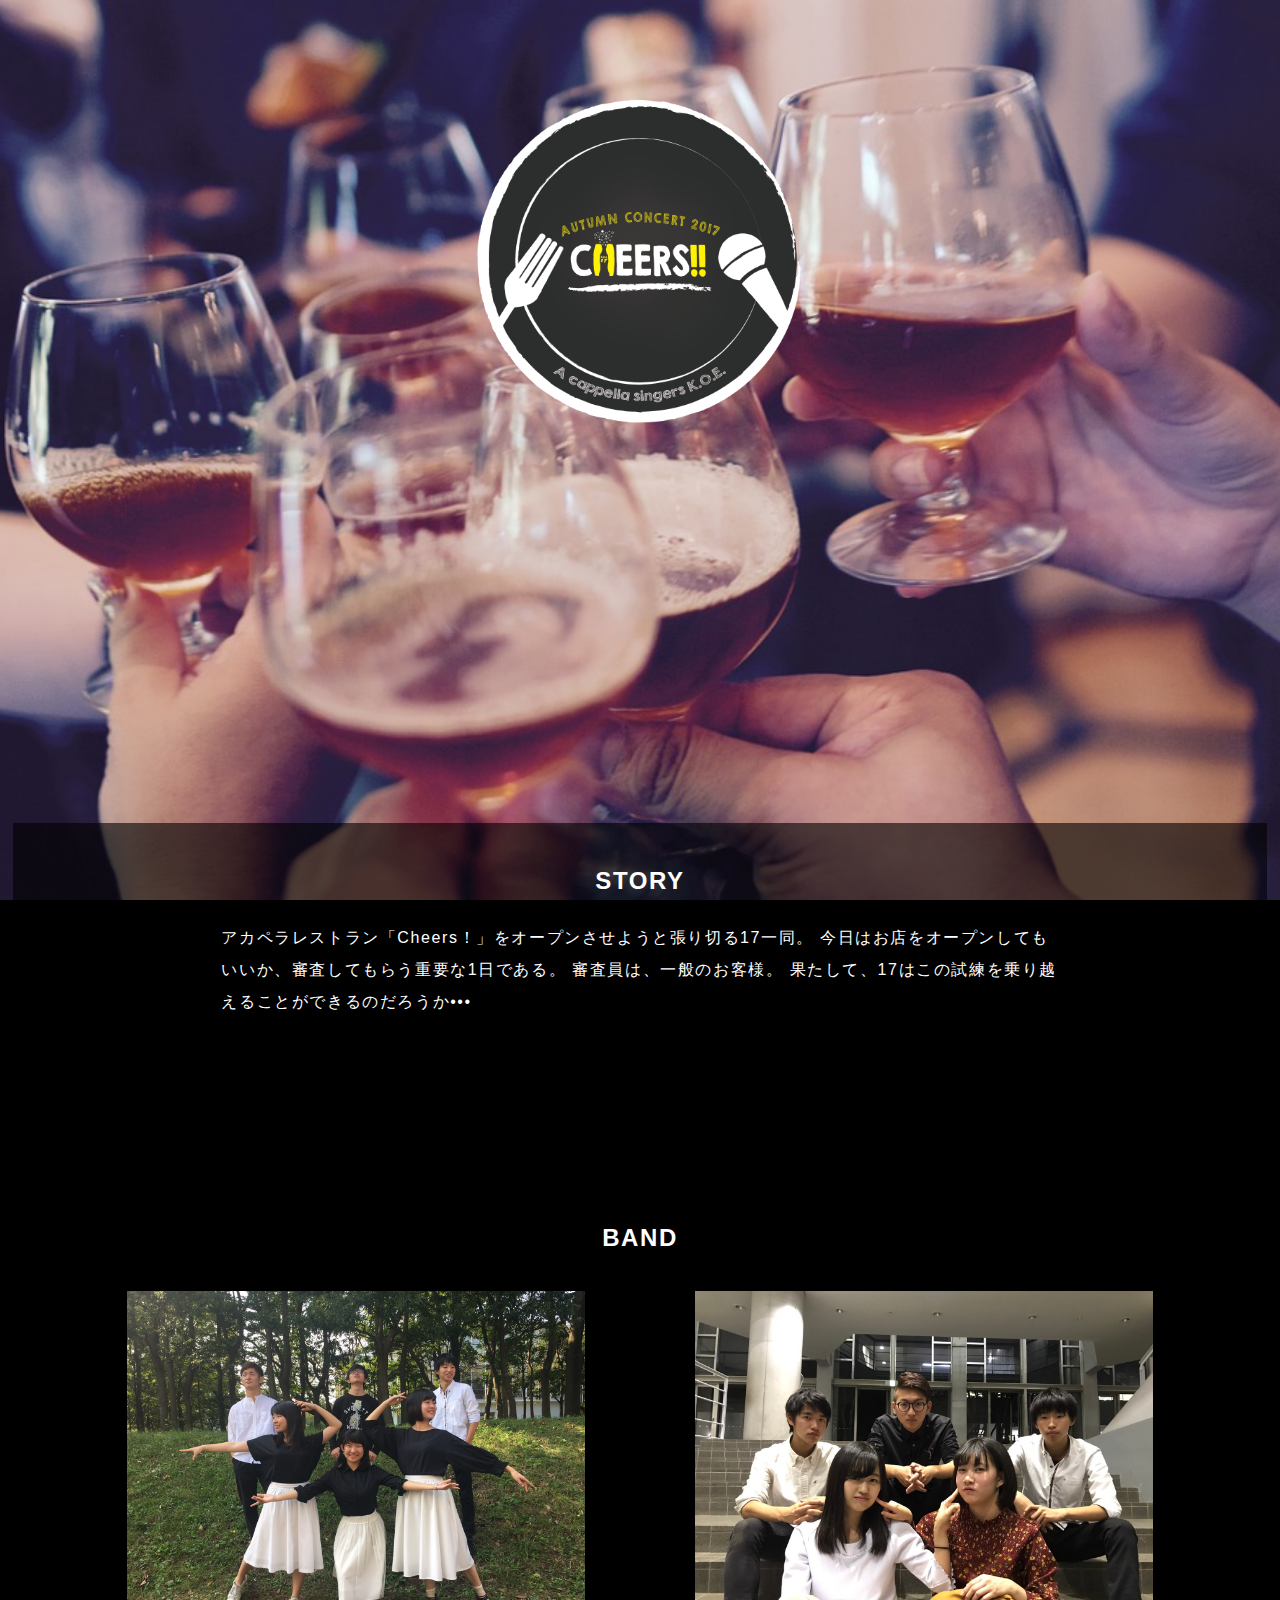
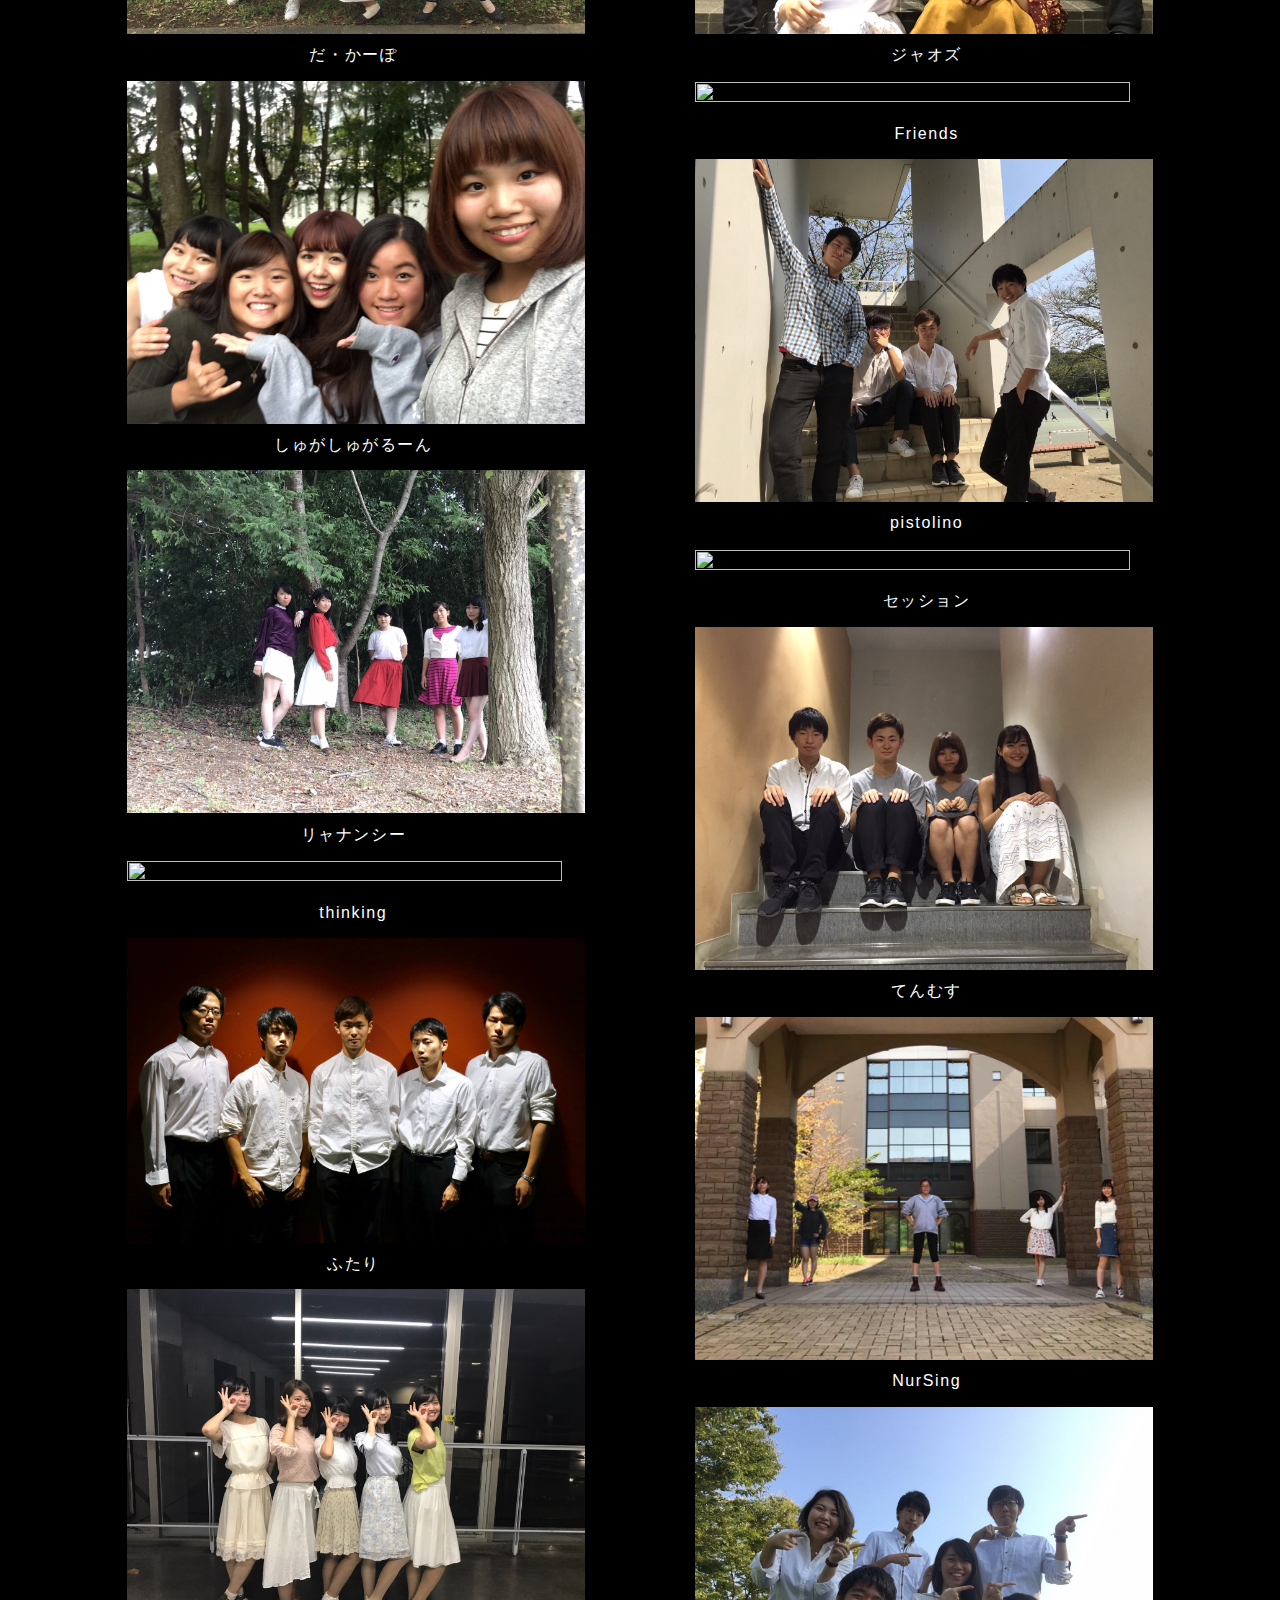
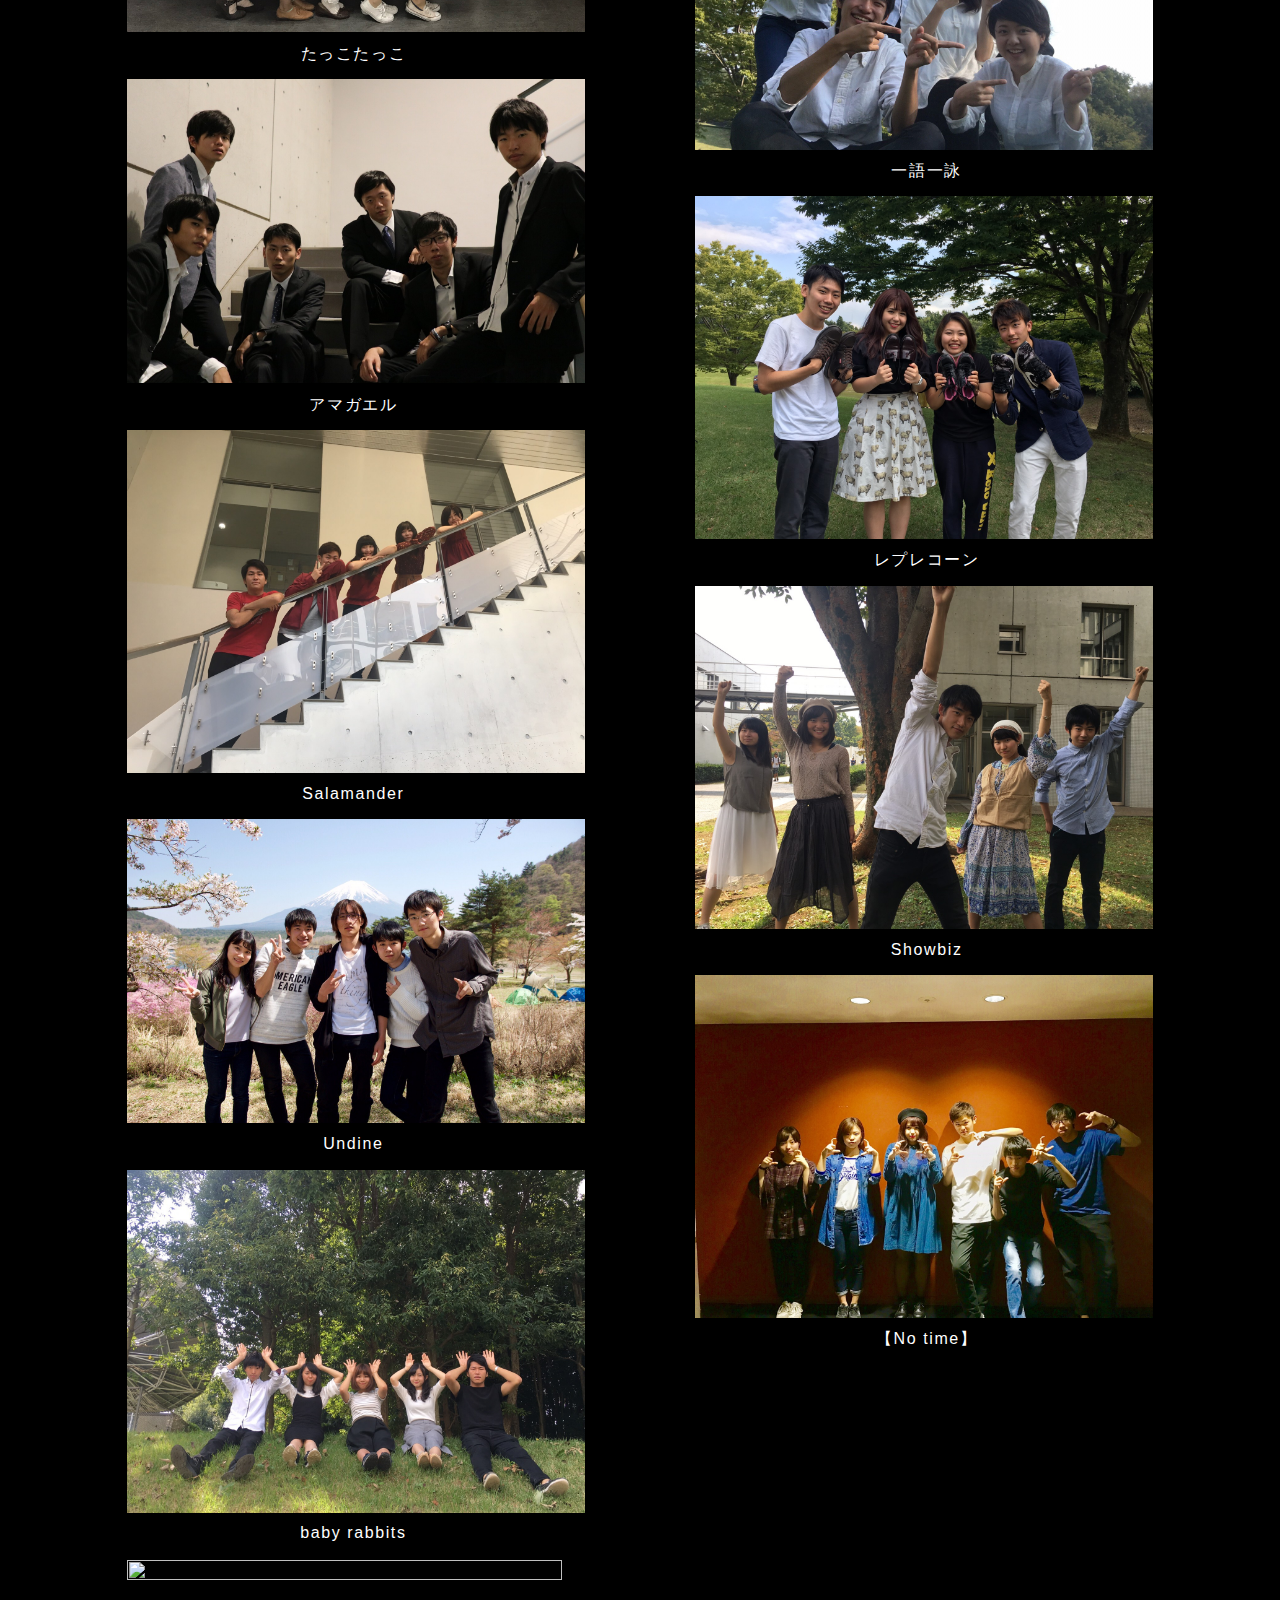
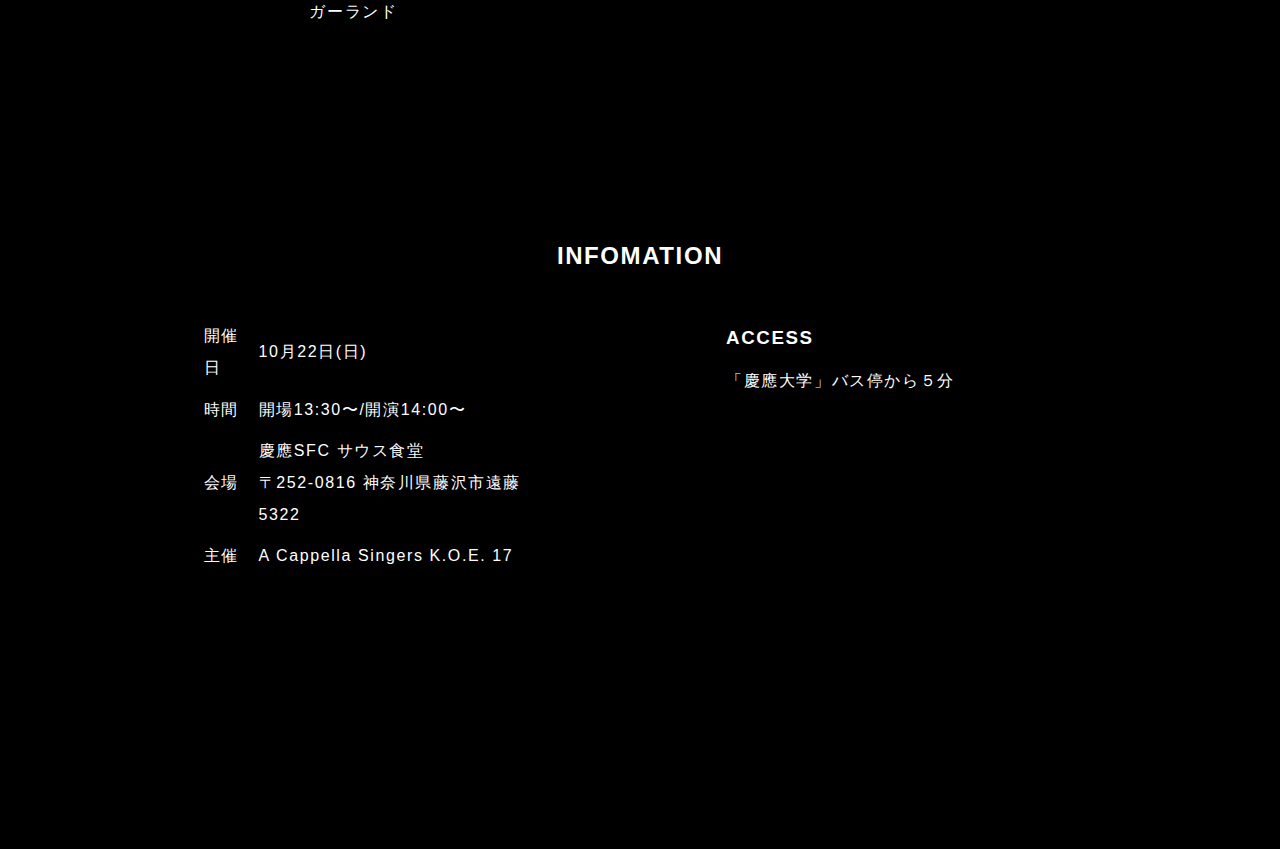
==== commit 5728688a: "info周りのレイアウトetc" ====
--- a/index.html
+++ b/index.html
@@ -35,7 +35,7 @@
       </ul>
     </nav>-->
     <!-- <h1 class="title_text"><a href="index.html">cheers!</a></h1> -->
-    <!-- <h1 class="logo"><a href="index.html"><img src="logo.png"></a></h1> -->
+    <h1 class="logo"><a href="index.html"><img src="logo.png"></a></h1>
 
 
     <div class="effect"><div class="story"><h2>STORY</h2>
@@ -52,7 +52,7 @@
       <div class="band">
       <h2>BAND</h2>
       <div class="right">
-      <img src="band_picture/ジャオズ.jpg"><p><a href="#modal-p02">ジャオズ</a></p>
+      <a href="#modal-p02"><img src="band_picture/ジャオズ.jpg"></a><p><a href="#modal-p02">ジャオズ</a></p>
       <section class="modal-window" id="modal-p02">
         <div class="modal-inner">
           <p>私たち饺子は１７の中国語バンドです、餃子の故郷で生まれた私がリードとして、餃子のファンを集まってるバンドです、みんな一緒に餃子食べに行きましょう。</p>
@@ -60,7 +60,7 @@
         <a href="#!" class="modal-close">&times;</a>
       </section>
 
-      <img src="band_picture/"><p><a href="#modal-p09">Friends</a></p>
+      <a href="#modal-p09"><img src="band_picture/"></a><p><a href="#modal-p09">Friends</a></p>
       <section class="modal-window" id="modal-p09">
         <div class="modal-inner">
           <p>アニソンが好きだ。アニソンが歌いたい。アニソンのハーモニーを響かせたい。熱い想いを持ったフレンズたちが集まったバンドです。</p>
@@ -70,7 +70,7 @@
 
 
 
-      <img src="band_picture/pistlino.jpg"><p><a href="#modal-p10">pistolino</a></p>
+      <a href="#modal-p10"><img src="band_picture/pistlino.jpg"></a><p><a href="#modal-p10">pistolino</a></p>
       <section class="modal-window" id="modal-p10">
         <div class="modal-inner">
           <p>おはこんばんにちは。どうも僕たち、せーのっpistlinoでええーーす！
@@ -90,7 +90,7 @@
       </div>
       <div class="left">
 
-      <img src="band_picture/だ・かーぽ.jpg"><p><a href="#modal-p01">だ・かーぽ</a></p>
+      <a href="#modal-p01"><img src="band_picture/だ・かーぽ.jpg"></a><p><a href="#modal-p01">だ・かーぽ</a></p>
       <section class="modal-window" id="modal-p01">
         <div class="modal-inner">
           <p>少し背伸びをした大人の雰囲気でjazzをお届けします。皆さんも一緒に心と体でswingを感じてください！</p>
@@ -102,7 +102,7 @@
       <img src="band_picture/しゅがしゅがるーん.jpg"><p>しゅがしゅがるーん</p>
 
       <!-- これリャナンシーじゃない？ -->
-      <img src="band_picture/リャナンシー.jpg"><p><a href="#modal-p03">リャナンシー</a></p>
+      <a href="#modal-p03"><img src="band_picture/リャナンシー.jpg"></a><p><a href="#modal-p03">リャナンシー</a></p>
       <section class="modal-window" id="modal-p03">
         <div class="modal-inner">
           <p>誘惑し愛を求め、男性を惑わす妖精リャナンシー。魅力的な新メンバーが加わりました！
@@ -111,7 +111,7 @@
           <a href="#!" class="modal-close">&times;</a>
         </section>
 
-      <img src="band_picture/"><p><a href="#modal-p04">thinking</a></p>
+      <a href="#modal-p04"><img src="band_picture/"></a><p><a href="#modal-p04">thinking</a></p>
       <section class="modal-window" id="modal-p04">
         <div class="modal-inner">
       <p>Thinkingです！クールにかっこいい曲を歌います！乞うご期待！</p>
@@ -119,7 +119,7 @@
     <a href="#!" class="modal-close">&times;</a>
   </section>
 
-      <img src="band_picture/ふたり.jpg"><p><a href="#modal-p05">ふたり</a></p>
+      <a href="#modal-p05"><img src="band_picture/ふたり.jpg"></a><p><a href="#modal-p05">ふたり</a></p>
       <section class="modal-window" id="modal-p05">
         <div class="modal-inner">
           <p>ゴスペラーズの名曲｢ひとり｣を、｢ふたり｣が｢ごにん｣で歌います。</p>
@@ -127,7 +127,7 @@
         <a href="#!" class="modal-close">&times;</a>
       </section>
 
-      <img src="band_picture/たっこたっこ.jpg"><p><a href="#modal-p06">たっこたっこ</a></p>
+      <a href="#modal-p06"><img src="band_picture/たっこたっこ.jpg"></a><p><a href="#modal-p06">たっこたっこ</a></p>
       <section class="modal-window" id="modal-p06">
         <div class="modal-inner">
           <p>タコパしたーい！で集まったゆるふわバンドたっこたっこです💓</p>
@@ -135,7 +135,7 @@
         <a href="#!" class="modal-close">&times;</a>
       </section>
 
-      <img src="band_picture/アマガエル.jpg"><p><a href="#modal-p07">アマガエル</a></p>
+      <a href="#modal-p07"><img src="band_picture/アマガエル.jpg"></a><p><a href="#modal-p07">アマガエル</a></p>
       <section class="modal-window" id="modal-p07">
         <div class="modal-inner">
           <p>はじめまして！俺たちは主にEXILEやGENERATIONSを歌うバンドのアマガエルだゲコ！今回はTi amoを歌うからけろしくケロ～♪</p>
@@ -143,7 +143,7 @@
         <a href="#!" class="modal-close">&times;</a>
       </section>
 
-      <img src="band_picture/salamander.jpg"><p><a href="#modal-p08">Salamander</a></p>
+      <a href="#modal-p08"><img src="band_picture/salamander.jpg"></a><p><a href="#modal-p08">Salamander</a></p>
       <section class="modal-window" id="modal-p08">
         <div class="modal-inner">
           <p>熱い熱い想いを胸に滾らせる炎の妖精サラマンダー、今回は新歓合宿でも披露したゆずのあの名曲をまさかの別編成でお届け！</p>
@@ -166,6 +166,7 @@
     <div class="effect">
     <div class="info">
     <h2>INFOMATION</h2>
+    <div class="info_access">
     <table>
       <tr class="about">
         <td class="about_mds">開催日</td>
@@ -178,8 +179,9 @@
         </tr>
 
         <tr class="about">
-          <td class="about_mds">開催場所</td>
-            <td class="about_content">慶應義塾大学湘南藤沢キャンパス サウス食堂</td>
+          <td class="about_mds">会場</td>
+            <td class="about_content">慶應SFC サウス食堂</br>
+            〒252-0816 神奈川県藤沢市遠藤5322</td>
         </tr>
 
         <tr class="about">
@@ -188,10 +190,15 @@
         </tr>
     </table>
 
+    <div class="access">
     <h3>ACCESS</h3>
+      <p>「慶應大学」バス停から５分</p>
       <div id="mapField"></div>
     </div>
   </div>
+</div>
+</div>
+
 
 
   </body>
--- a/style.css
+++ b/style.css
@@ -10,7 +10,7 @@
   margin-top: -40px;
 }
 
-.title_text{
+/*.title_text{
   background-color: white;
   opacity: 0.8;
   width: 96%;
@@ -23,10 +23,13 @@
   font-size: 40px;
   a {color: black}
 
-}
+}*/
 
 a {text-decoration: none}
 a {color: white}
+a:hover{
+  color: #838383;
+}
 
 
 html{
@@ -115,6 +118,7 @@
 }*/
 
 
+
 .story{
   color: white;
   background-color: rgba(0, 0, 0, 0.6);
@@ -131,7 +135,7 @@
   margin-top: 250px;
   margin-bottom: 50px;
   padding: 25px 200px;
-  
+
 
 }
 
@@ -149,7 +153,10 @@
 
   margin-top: 50px;
   margin-bottom: 50px;
-  }
+
+  }
+
+
 
   .left{
     width: 40%;
@@ -192,6 +199,7 @@
 
 
   .info{
+
     color: white;
     background-color: rgba(0, 0, 0, 0.6);
 
@@ -203,13 +211,27 @@
 
     margin-top: 150px;
     margin-bottom: 50px;*/
-      margin-left: auto;
+  margin-left: auto;
   margin-right: auto;
 
   padding: 25px 25px;
 
   margin-top: 50px;
   margin-bottom: 50px;
+    }
+
+    .info_access{
+      padding-left: 150px;
+    }
+
+table{
+  float: left;
+}
+
+    .access{
+      display:inline-block;
+      width: 40%;
+      padding-left: 150px;
     }
 
 
@@ -334,6 +356,19 @@
     /*スマホ用*/
     @media screen and ( max-width:479px )
     {
+
+
+      h1 img{
+        width:100%;
+        height: 100%;
+        display: block;
+        padding: 0;
+        margin-left: auto;
+        margin-right: auto;
+        margin-top: -40px;
+      }
+
+
       .story{
         color: white;
         background-color: rgba(0, 0, 0, 0.6);
@@ -418,10 +453,19 @@
         margin-right: auto;
         margin-top: 100px;
         margin-bottom: 50px;
-        padding: 25px 25px;
+        padding: 25px 15px;
 
         margin-top: 25px;
         margin-bottom: 25px;
+      }
+
+      .info_access{
+        padding-left: 0px;
+      }
+
+      .access{
+        width: 100%;
+        padding-left: 0px;
       }
 
       .modal-window .modal-inner {
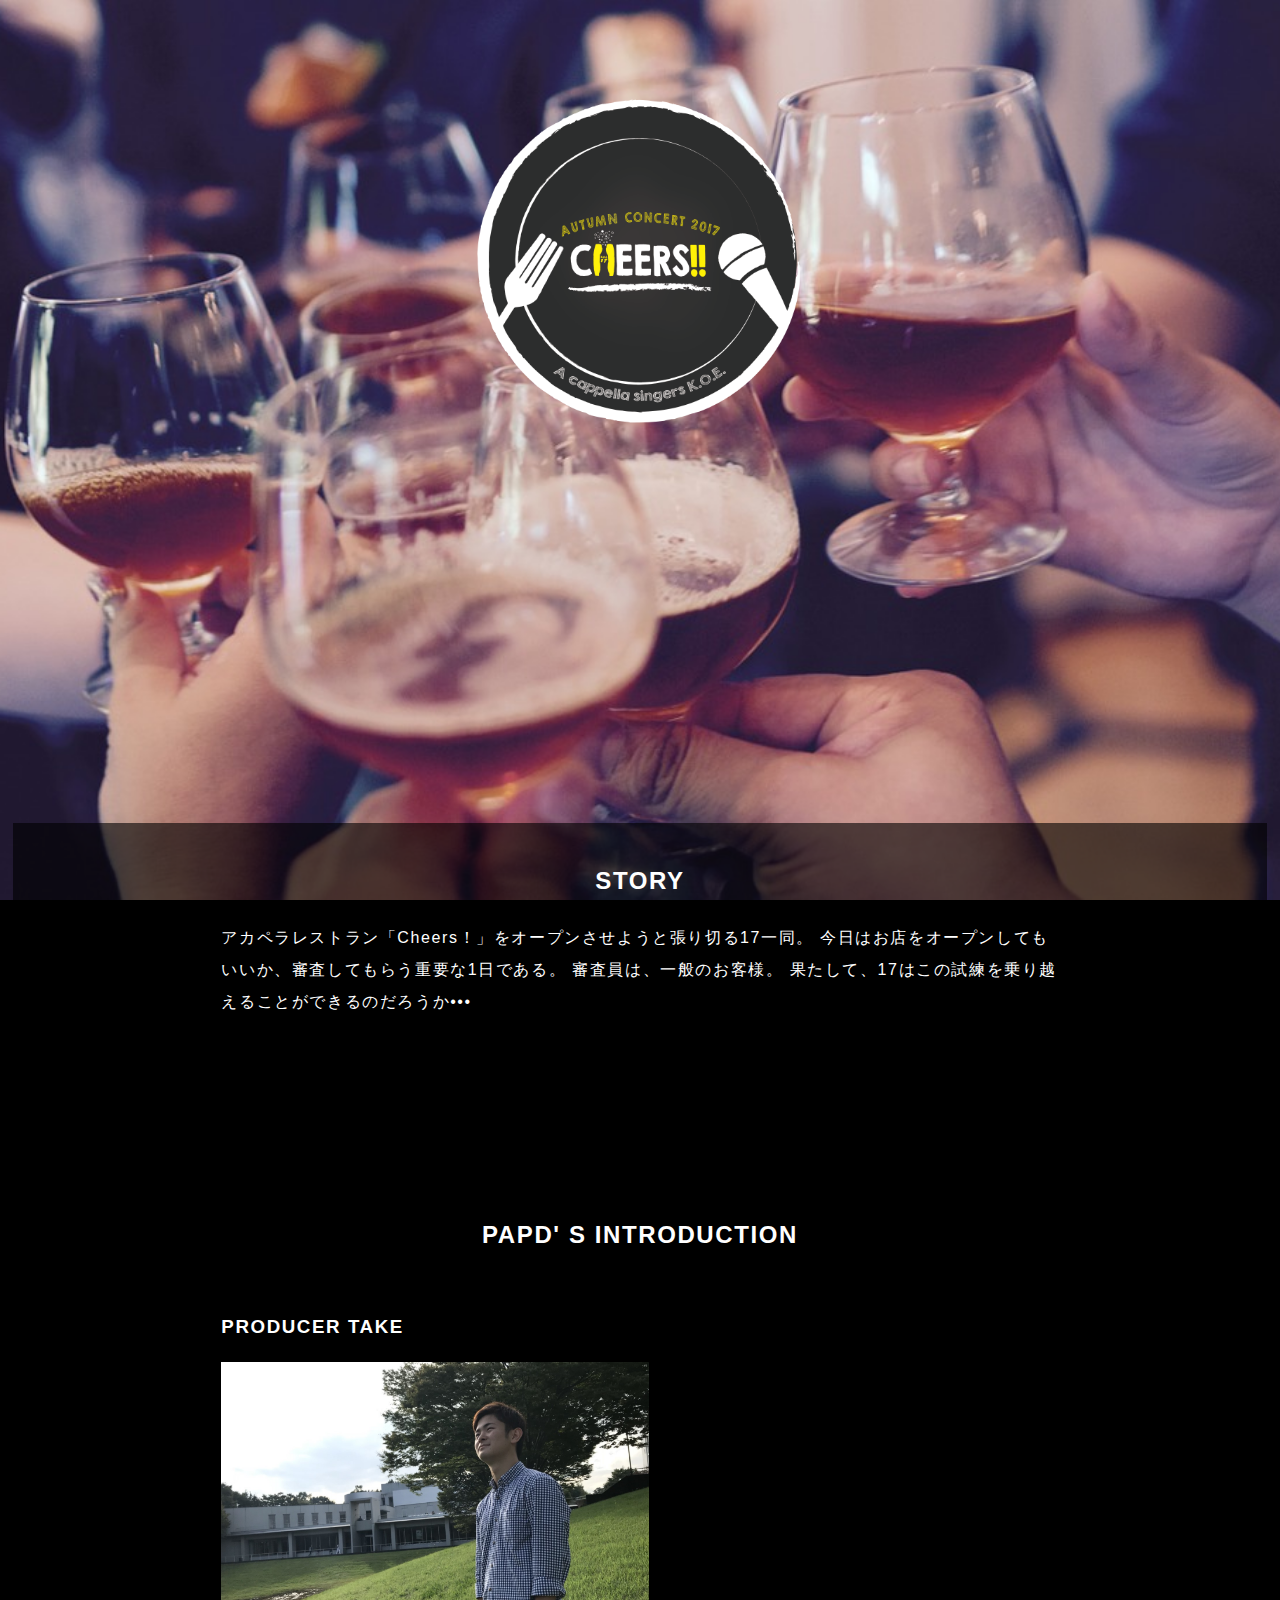
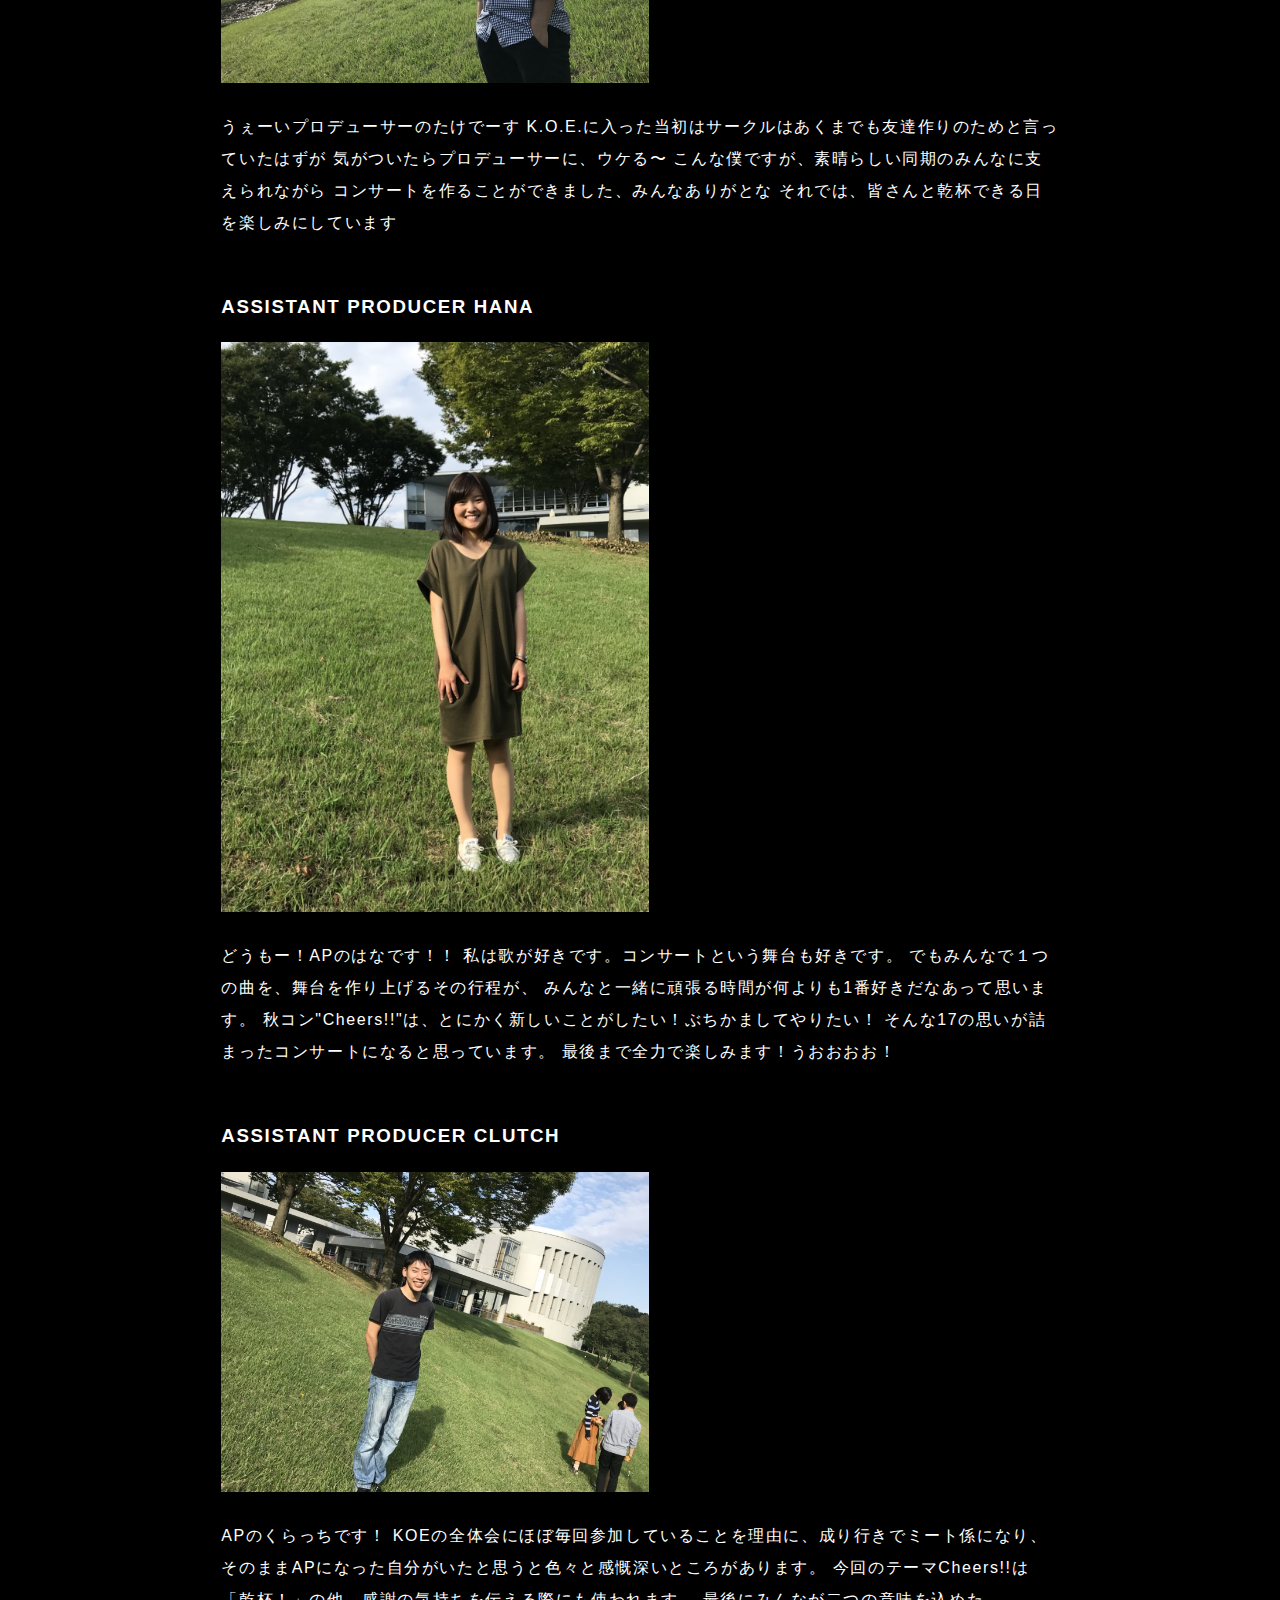
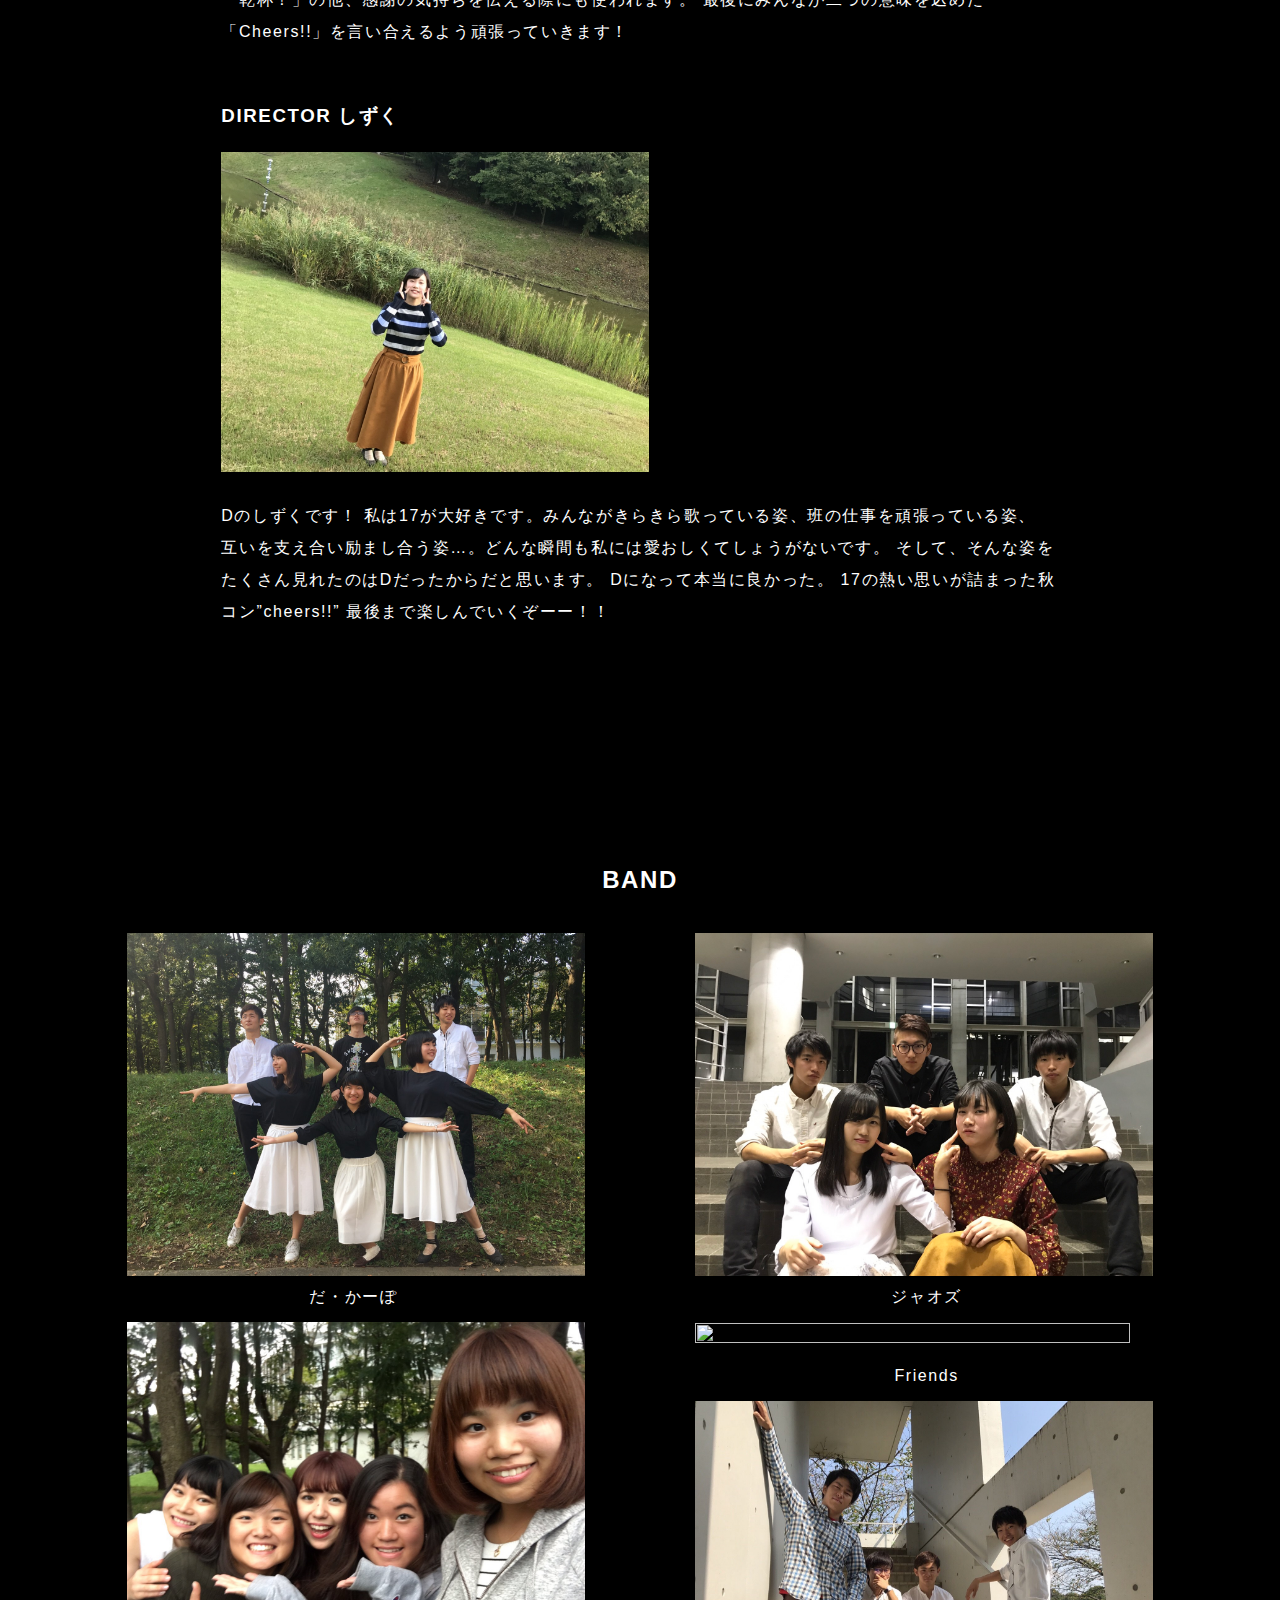
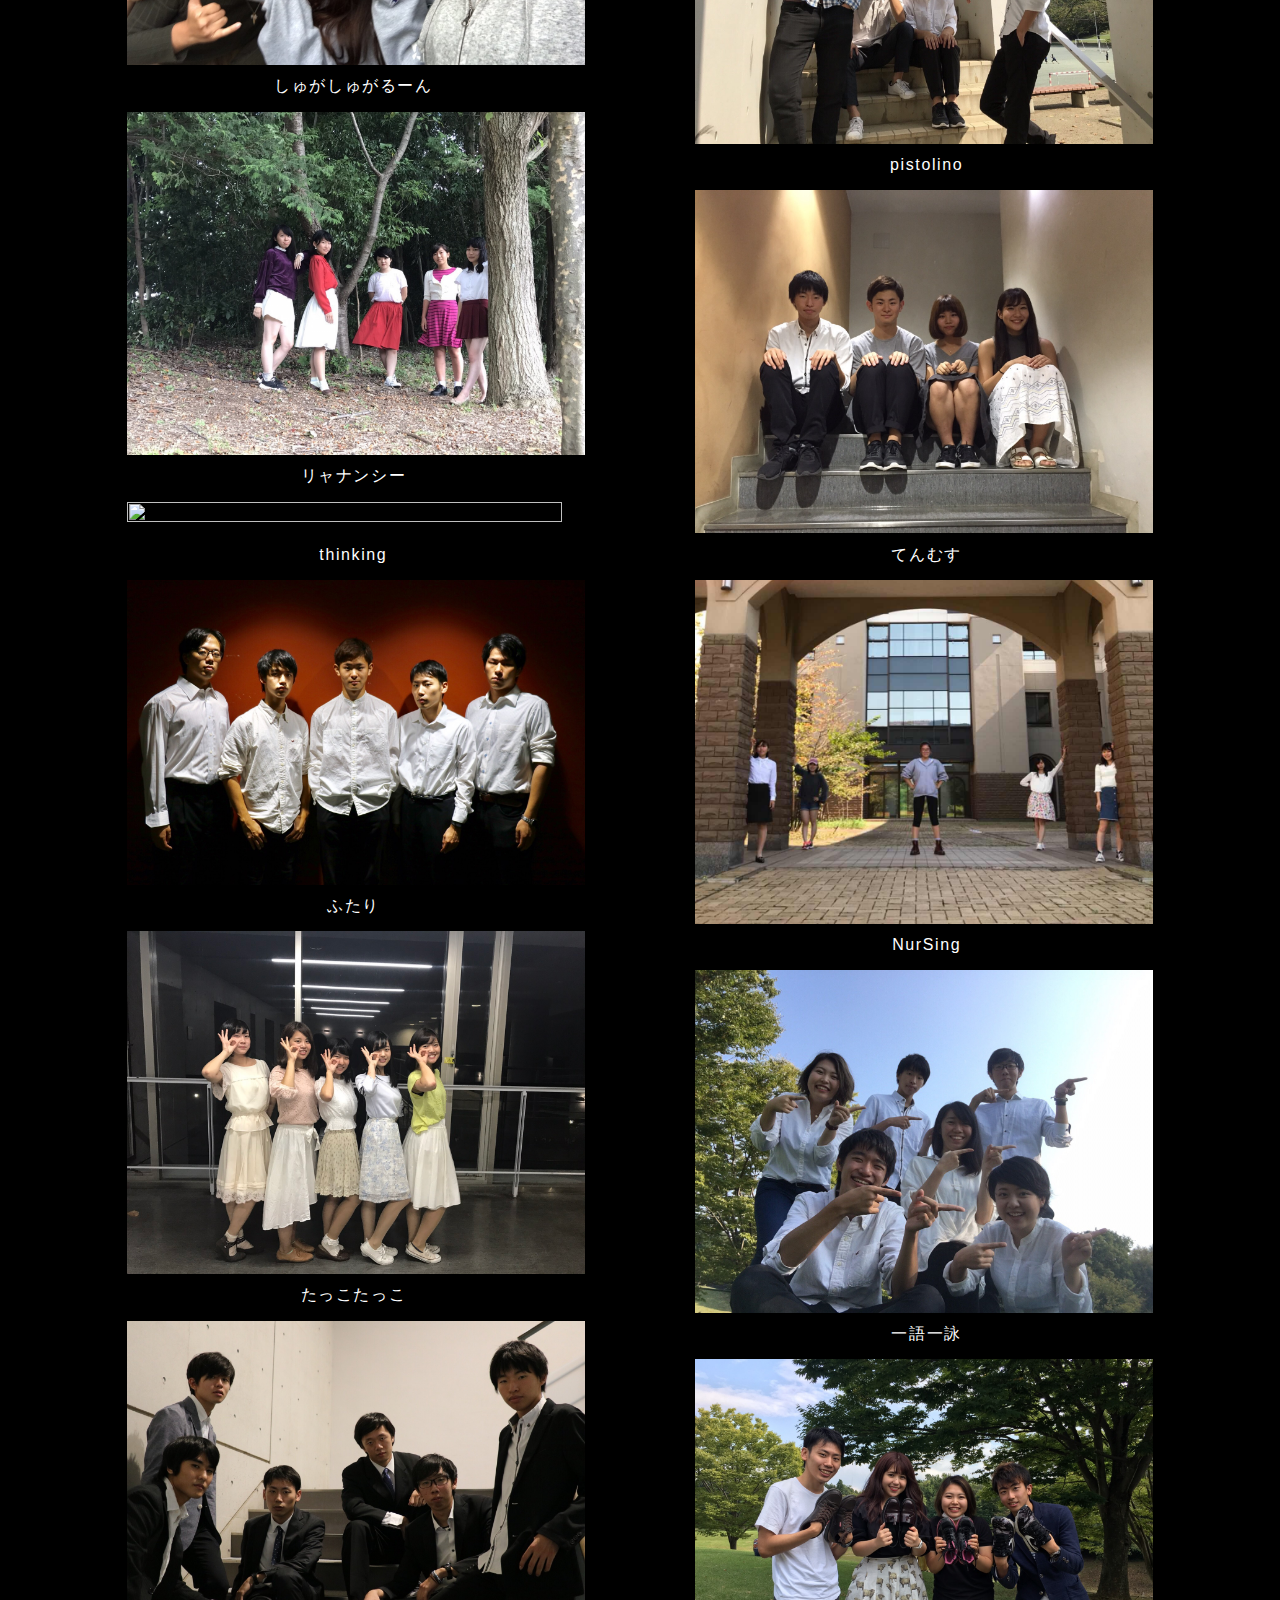
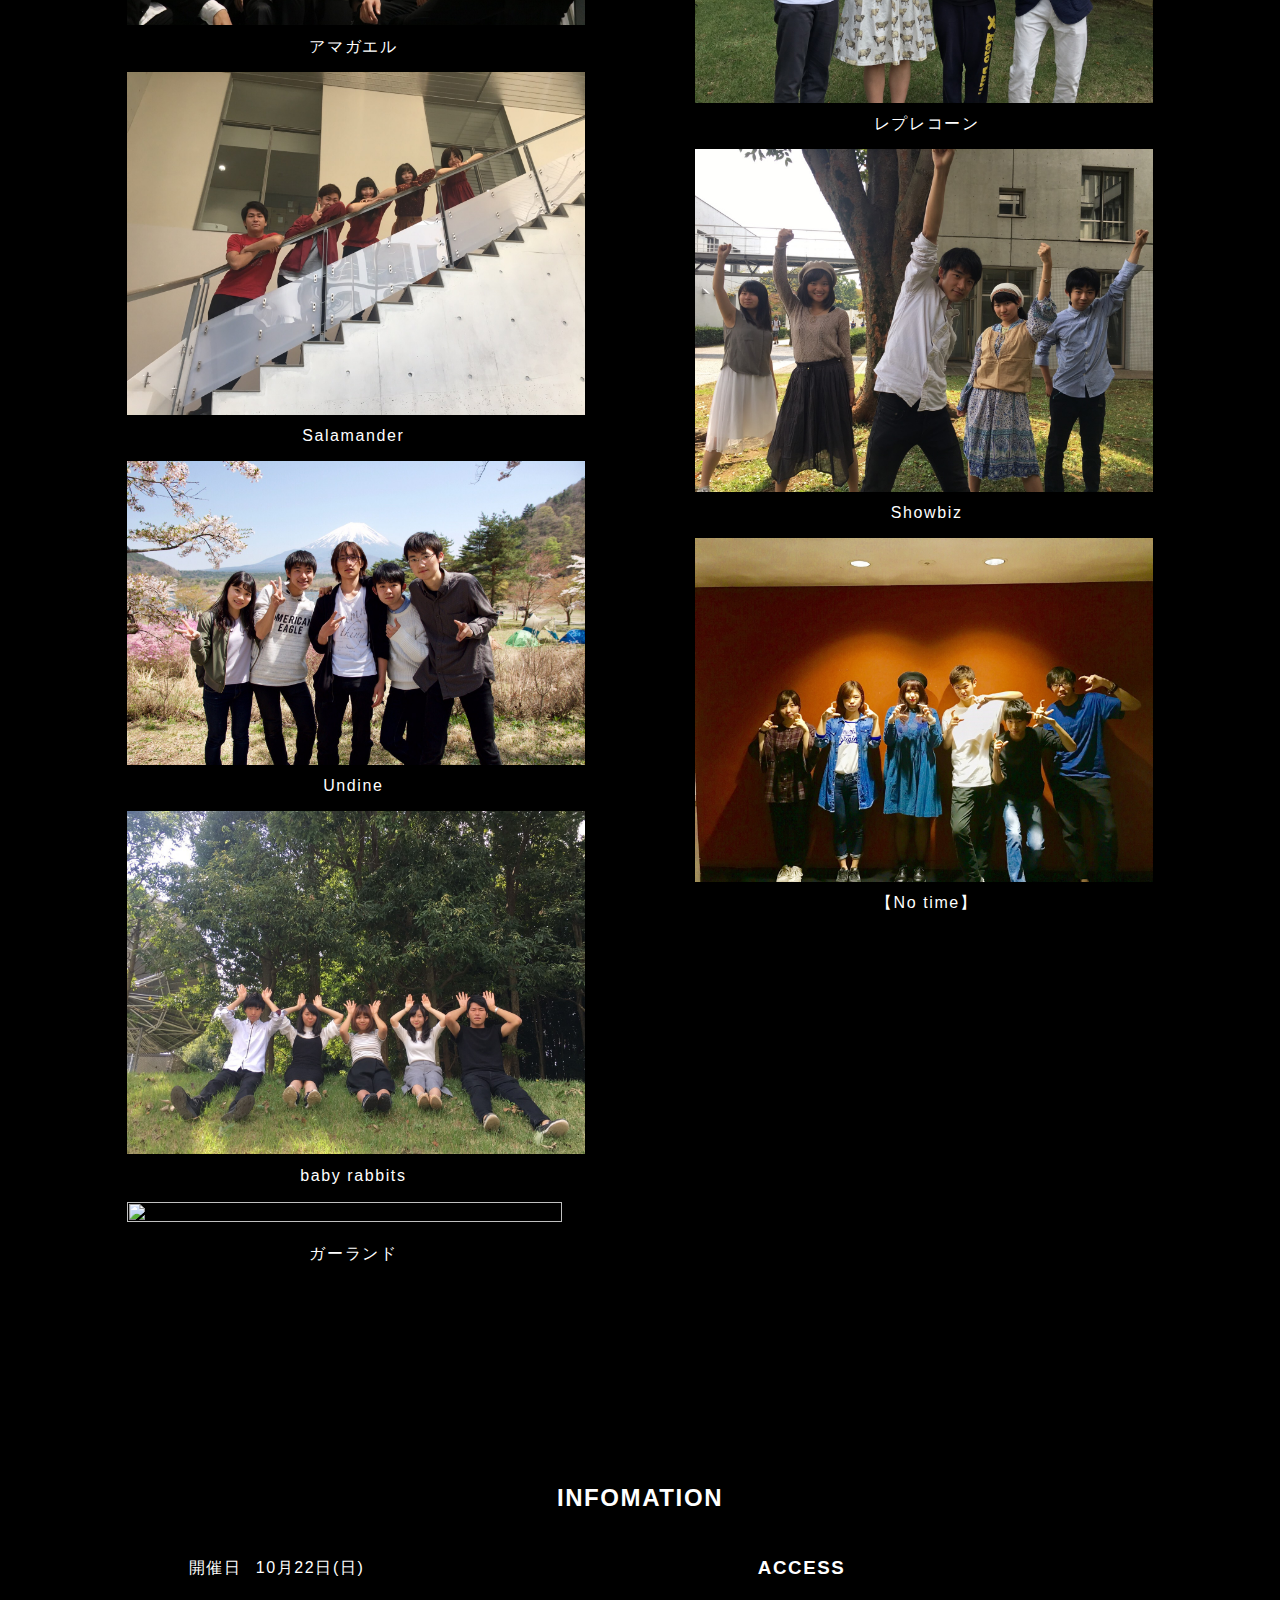
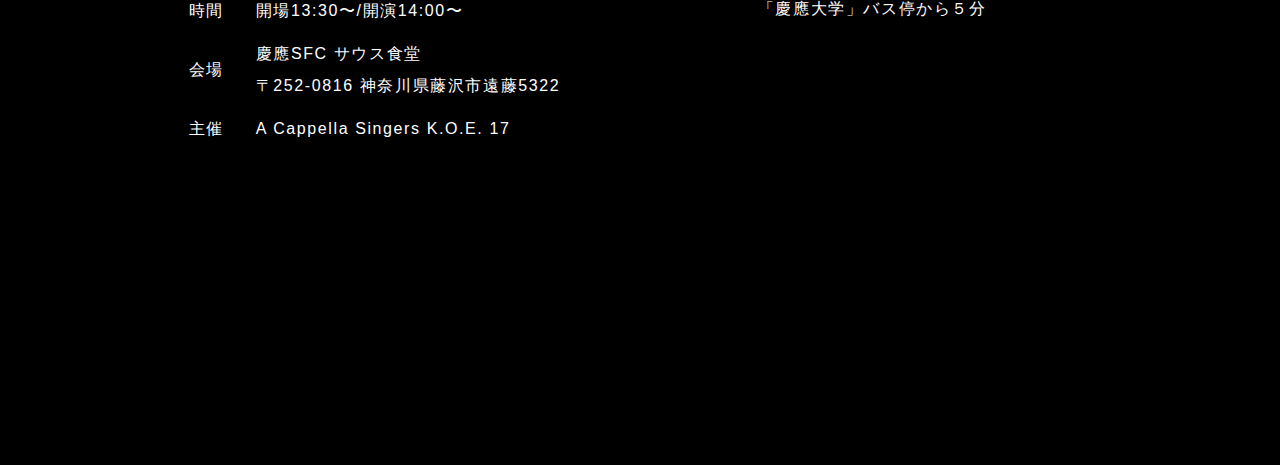
==== commit 2e4264e2: "papd ページ" ====
--- a/index.html
+++ b/index.html
@@ -46,6 +46,48 @@
     </p></div></div>
 
 
+    <div class="effect"><div class="papd"><h2>PAPD' S INTRODUCTION</h2></br>
+
+      <h3>PRODUCER TAKE</h3>
+      <img src="papd_picture/goto.jpg">
+      <p>うぇーいプロデューサーのたけでーす
+        K.O.E.に入った当初はサークルはあくまでも友達作りのためと言っていたはずが
+        気がついたらプロデューサーに、ウケる〜
+        こんな僕ですが、素晴らしい同期のみんなに支えられながら
+        コンサートを作ることができました、みんなありがとな
+        それでは、皆さんと乾杯できる日を楽しみにしています</p></br>
+
+        <h3>ASSISTANT PRODUCER HANA</h3>
+        <img src="papd_picture/hana.jpg">
+        <p>どうもー！APのはなです！！
+          私は歌が好きです。コンサートという舞台も好きです。
+          でもみんなで１つの曲を、舞台を作り上げるその行程が、
+          みんなと一緒に頑張る時間が何よりも1番好きだなあって思います。
+          秋コン"Cheers!!"は、とにかく新しいことがしたい！ぶちかましてやりたい！
+          そんな17の思いが詰まったコンサートになると思っています。
+          最後まで全力で楽しみます！うおおおお！</p></br>
+
+          <h3>ASSISTANT PRODUCER CLUTCH</h3>
+          <img src="papd_picture/clutch.jpg">
+          <p>APのくらっちです！
+            KOEの全体会にほぼ毎回参加していることを理由に、成り行きでミート係になり、
+            そのままAPになった自分がいたと思うと色々と感慨深いところがあります。
+            今回のテーマCheers!!は「乾杯！」の他、感謝の気持ちを伝える際にも使われます。
+            最後にみんなが二つの意味を込めた「Cheers!!」を言い合えるよう頑張っていきます！</p></br>
+
+            <h3>DIRECTOR しずく</h3>
+            <img src="papd_picture/nagisa.jpg">
+            <p>Dのしずくです！
+              私は17が大好きです。みんながきらきら歌っている姿、班の仕事を頑張っている姿、
+              互いを支え合い励まし合う姿…。どんな瞬間も私には愛おしくてしょうがないです。
+              そして、そんな姿をたくさん見れたのはDだったからだと思います。
+              Dになって本当に良かった。
+              17の熱い思いが詰まった秋コン”cheers!!” 最後まで楽しんでいくぞーー！！</p></br>
+
+            </div></div>
+
+
+
     <!-- サマソニのページみたいに？ -->
 
       <div class="effect">
@@ -80,14 +122,58 @@
       </section>
 
 
-      <img src="band_picture/"><p>セッション</p>
-      <img src="band_picture/てんむす.jpg"><p>てんむす</p>
-      <img src="band_picture/NurSing.jpg"><p>NurSing</p>
-      <img src="band_picture/一語一詠.jpg"><p>一語一詠</p>
-      <img src="band_picture/レプレコーン.jpg"><p>レプレコーン</p>
-      <img src="band_picture/showbiz.jpg"><p>Showbiz</p>
-      <img src="band_picture/【No time】.jpg"><p>【No time】</p>
+      <a href="#modal-p11"><img src="band_picture/てんむす.jpg"></a><p><a href="#modal-p11">てんむす</a></p>
+      <section class="modal-window" id="modal-p11">
+        <div class="modal-inner">
+          <p>私たちはsmooth aceカバーバンドとして結成しました。綺麗なハーモニーを奏でながら、大人っぽく歌いあげたいと思います。</p>
+        </div>
+        <a href="#!" class="modal-close">&times;</a>
+      </section>
+
+      <a href="#modal-p12"><img src="band_picture/NurSing.jpg"></a><p><a href="#modal-p12">NurSing</a></p>
+      <section class="modal-window" id="modal-p12">
+        <div class="modal-inner">
+          <p>17看護バンド、NurSingです。歌であなたの心をケアします。</p>
+        </div>
+        <a href="#!" class="modal-close">&times;</a>
+      </section>
+
+
+      <a href="#modal-p13"><img src="band_picture/一語一詠.jpg"></a><p><a href="#modal-p13">一語一詠</a></p>
+      <section class="modal-window" id="modal-p13">
+        <div class="modal-inner">
+          <p>「アカペラで歌うと、こんな感じになるんだ！」と思われるような歌を歌うバンドです！歌を通して色んな人に出会いたいという「いちごいちえ」の音の意味と歌をことばとして届けたいという「一語一詠」の漢字の意味、両方が込められています</p>
+        </div>
+        <a href="#!" class="modal-close">&times;</a>
+      </section>
+
+      <a href="#modal-p14"><img src="band_picture/レプレコーン.jpg"></a><p><a href="#modal-p14">レプレコーン</a></p>
+      <section class="modal-window" id="modal-p14">
+        <div class="modal-inner">
+          <p>靴職人のレプレコーンです！今回からパーカスなしの四声で歌います！新歓時よりも絆深まったかな！？見どころは、クラッチがトップを歌うところです。ローズの素敵な歌声に酔いしれてください！</p>
+        </div>
+        <a href="#!" class="modal-close">&times;</a>
+      </section>
+
+      <a href="#modal-p15"><img src="band_picture/showbiz.jpg"></a><p><a href="#modal-p15">Showbiz</a></p>
+      <section class="modal-window" id="modal-p14">
+        <div class="modal-inner">
+          <p>ミュージカル好きが集うバンド！ShowBiz！！歌だけではなく世界観をもつくり、皆様を魅力させます✨ミュージカルならではの響かせ方、力強さを体感していただけたら幸いです^^*</p>
+        </div>
+        <a href="#!" class="modal-close">&times;</a>
+      </section>
+
+      <a href="#modal-p15"><img src="band_picture/【No time】.jpg"></a><p><a href="#modal-p15">【No time】</a></p>
+      <section class="modal-window" id="modal-p15">
+        <div class="modal-inner">
+          <p>とにかく時間がない！けど、マイペースな6人組です！邦ロック中心に歌ってます！</p>
+        </div>
+        <a href="#!" class="modal-close">&times;</a>
+      </section>
+
       </div>
+
+
       <div class="left">
 
       <a href="#modal-p01"><img src="band_picture/だ・かーぽ.jpg"></a><p><a href="#modal-p01">だ・かーぽ</a></p>
@@ -151,9 +237,29 @@
         <a href="#!" class="modal-close">&times;</a>
       </section>
 
-      <img src="band_picture/undine.jpg"><p>Undine</p>
-      <img src="band_picture/babyrabbits.jpg"><p>baby rabbits</p>
-      <img src="band_picture/"><p>ガーランド</p>
+      <a href="#modal-p16"><img src="band_picture/undine.jpg"></a><p><a href="#modal-p16">Undine</a></p>
+      <section class="modal-window" id="modal-p16">
+        <div class="modal-inner">
+          <p>人は辛いことを「水に流し」、「汗水垂らして」別のことに挑戦する事で、心に「潤い」を得ます。そんな言葉と、人とともに在る水のように、undineは声で人の心をに潤いをもたらします。</p>
+        </div>
+        <a href="#!" class="modal-close">&times;</a>
+      </section>
+
+      <a href="#modal-p17"><img src="band_picture/babyrabbits.jpg"></a><p><a href="#modal-p17">baby rabbits</a></p>
+      <section class="modal-window" id="modal-p17">
+        <div class="modal-inner">
+          <p>私たちは全員同じクラスで結成したバンドです。メンバー同士がどこのバンドよりも仲良い自身があり練習中も楽しいです！是非、「ベビラビ」の名称で覚えてください！</p>
+        </div>
+        <a href="#!" class="modal-close">&times;</a>
+      </section>
+
+      <a href="#modal-p18"><img src="band_picture/"></a><p><a href="#modal-p18">ガーランド</a></p>
+      <section class="modal-window" id="modal-p18">
+        <div class="modal-inner">
+          <p>こんにちは。ガーランドです。ガーランドはこうへいの家の近所の喫茶店の名前です。心地良い演奏をするので休日にカフェに来た気分で聴いてもらえると嬉しいです。</p>
+        </div>
+        <a href="#!" class="modal-close">&times;</a>
+      </section>
 
     </div>
 
--- a/style.css
+++ b/style.css
@@ -139,6 +139,31 @@
 
 }
 
+.papd{
+  color: white;
+  background-color: rgba(0, 0, 0, 0.6);
+
+    /*width:100%;
+  margin-left: auto;
+  margin-right: auto;
+
+  padding: 25px 250px;
+  margin-top: 150px;
+  margin-bottom: 130px;*/
+  margin-left: auto;
+  margin-right: auto;
+  margin-top: 50px;
+  margin-bottom: 50px;
+  padding: 25px 200px;
+
+
+}
+
+.papd img{
+  width: 50%;
+  height:50%;
+}
+
 
 
 
@@ -221,17 +246,20 @@
     }
 
     .info_access{
-      padding-left: 150px;
+      padding: 0 30px;
+
     }
 
 table{
   float: left;
+  width: 50%;
+  padding-left: 10%;
 }
 
     .access{
       display:inline-block;
-      width: 40%;
-      padding-left: 150px;
+      width: 30%;
+      padding-left: 10%;
     }
 
 
@@ -383,6 +411,24 @@
         margin-bottom: 25px;
       }
 
+      .papd{
+        color: white;
+        background-color: rgba(0, 0, 0, 0.6);
+
+        margin-left: auto;
+        margin-right: auto;
+        margin-top: 100px;
+        margin-bottom: 50px;
+        padding: 25px 25px;
+
+        margin-top: 25px;
+        margin-bottom: 25px;
+      }
+
+      .papd img{
+        width: 100%;
+      }
+
       body {
         background-image: url("cheers_back2.jpg");
         background-repeat: no-repeat;            /* 背景を繰り返さない */
@@ -460,12 +506,17 @@
       }
 
       .info_access{
+        padding: 0;
+      }
+
+      .access{
+        width: 100%;
         padding-left: 0px;
       }
 
-      .access{
-        width: 100%;
-        padding-left: 0px;
+      table{
+        width: 100%;
+        padding: 0;
       }
 
       .modal-window .modal-inner {
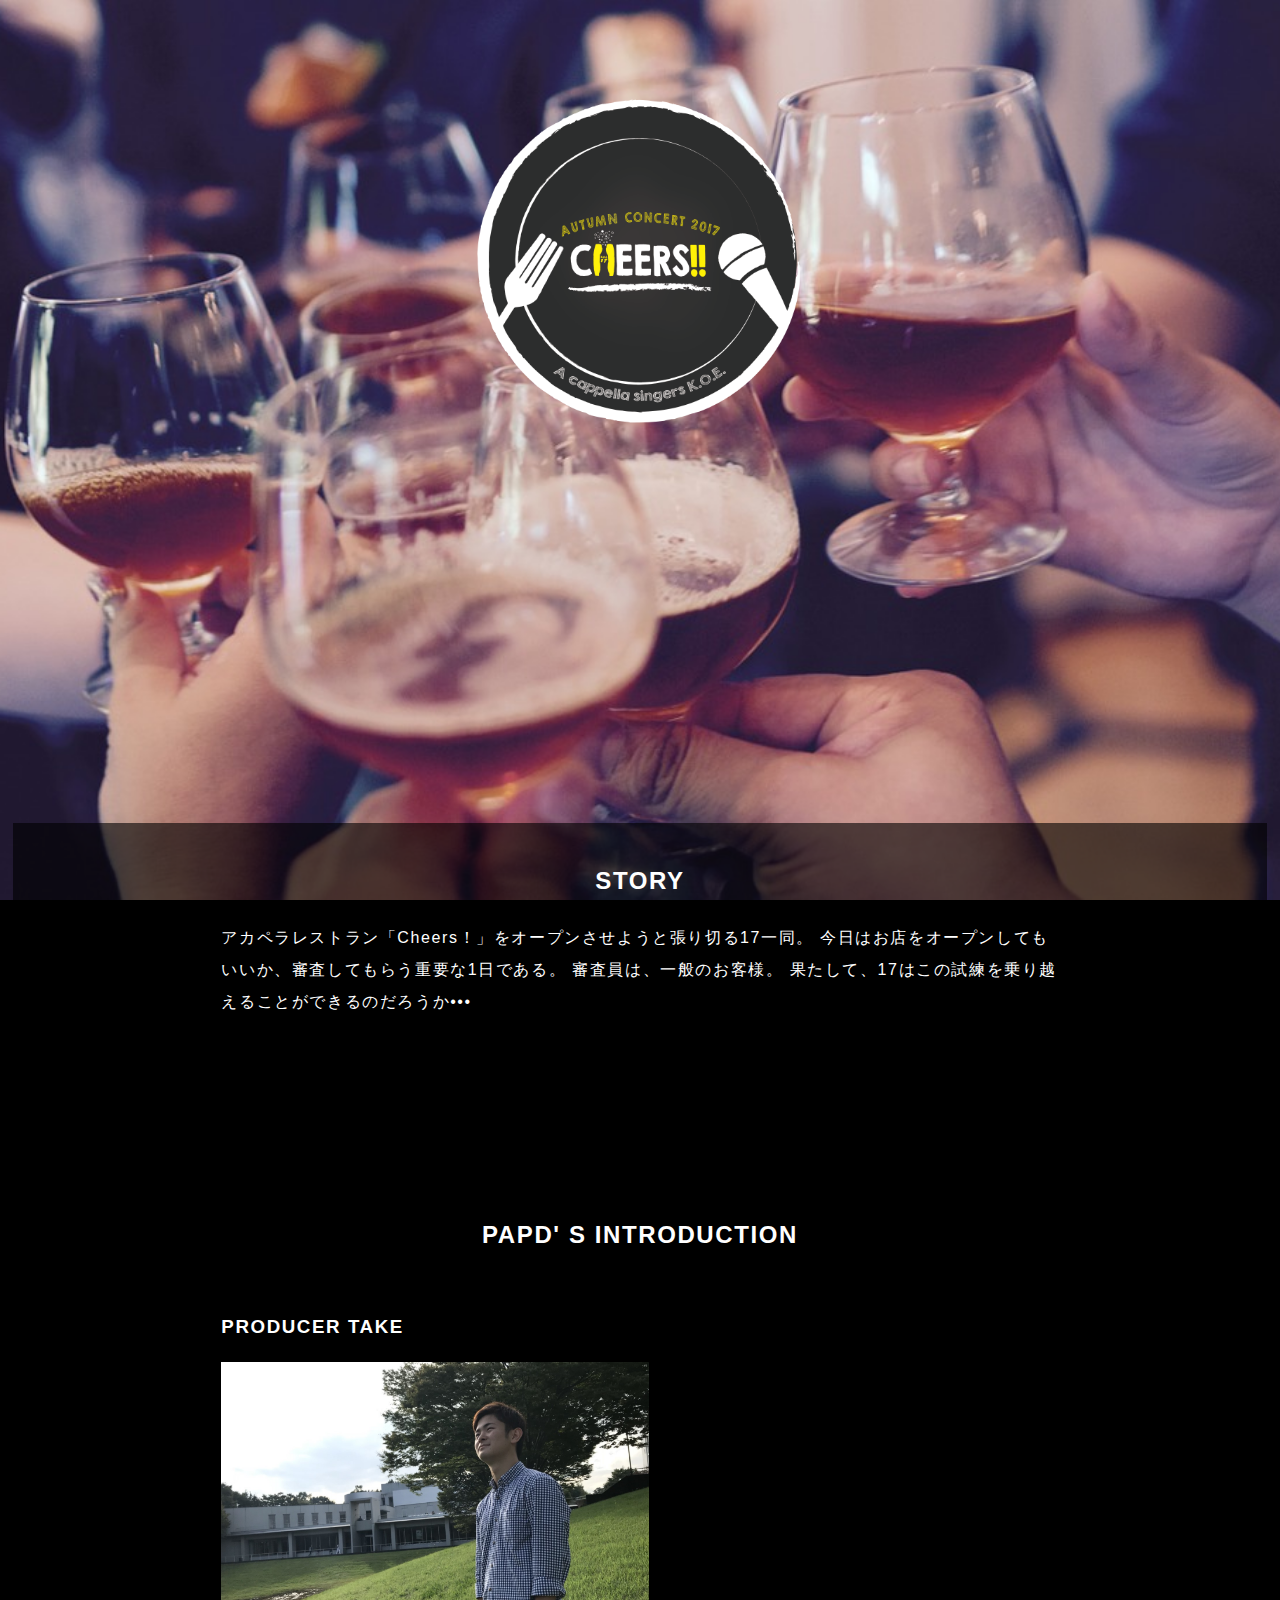
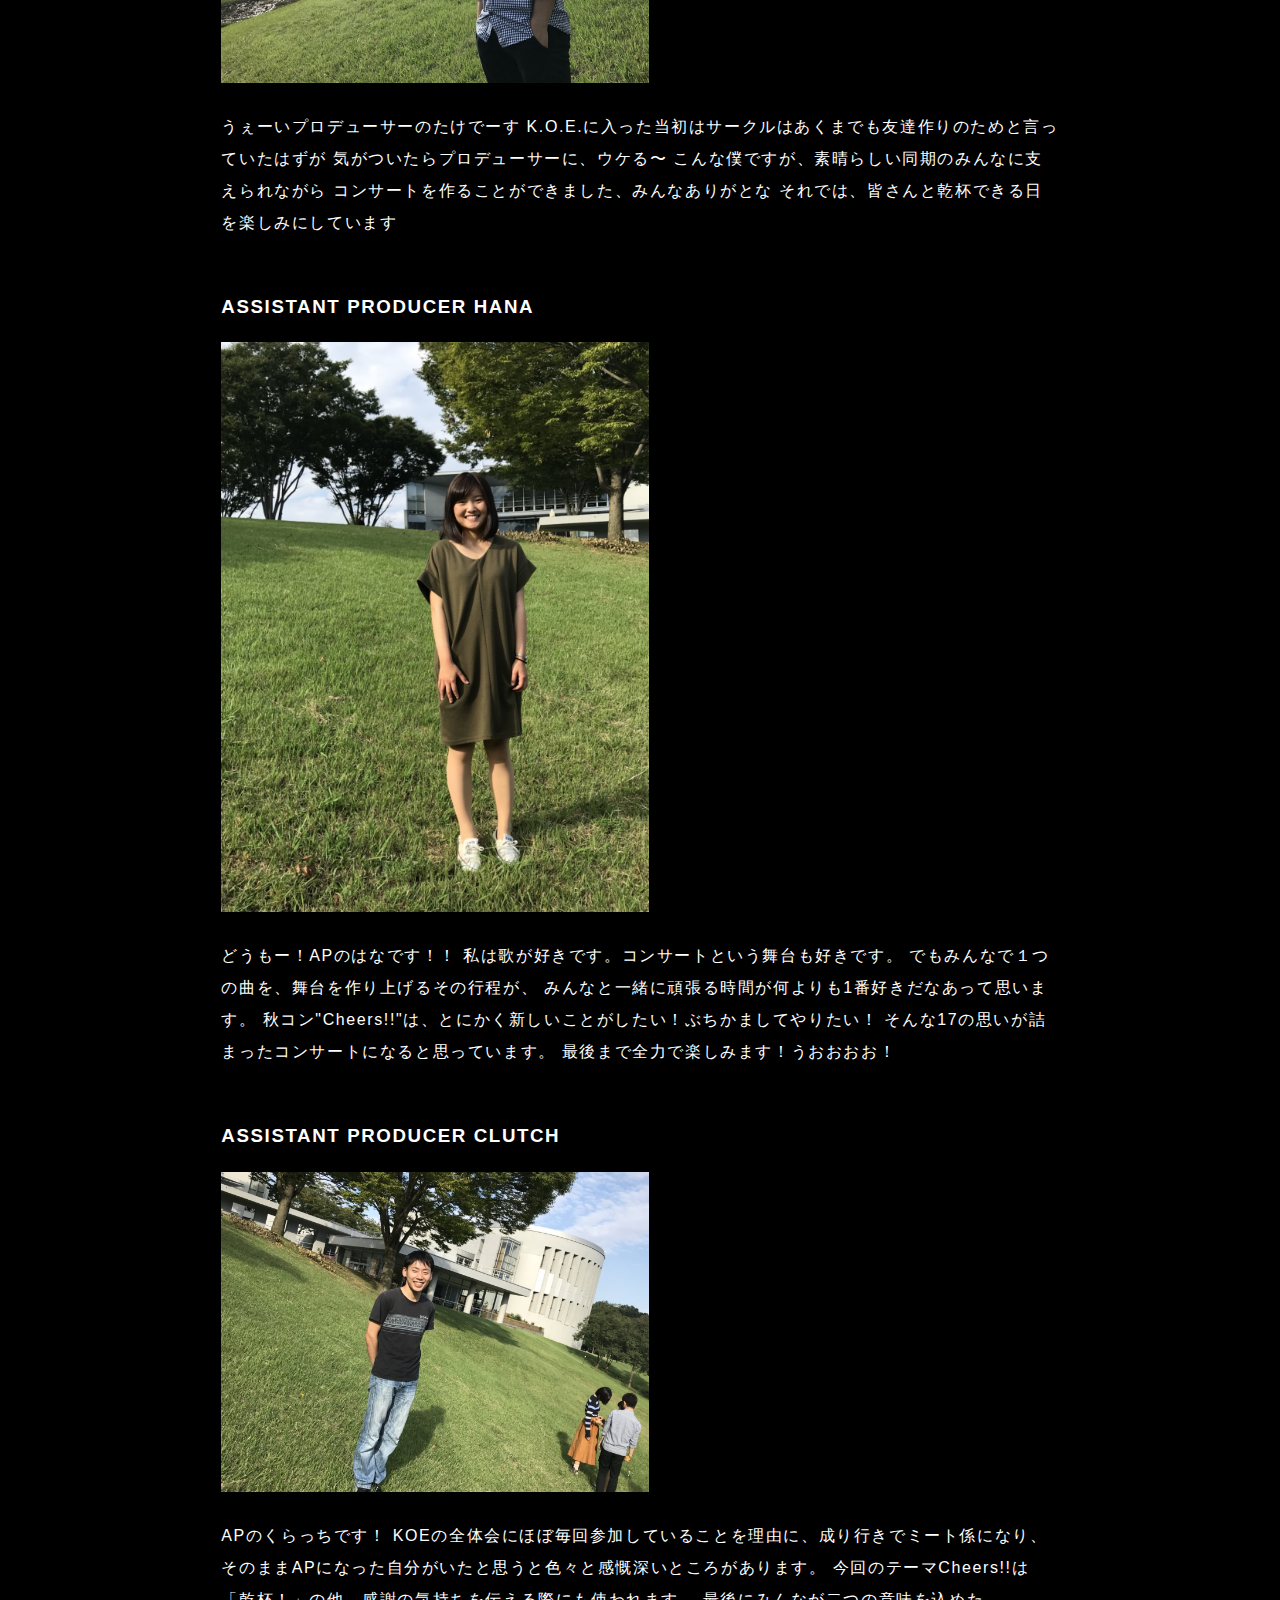
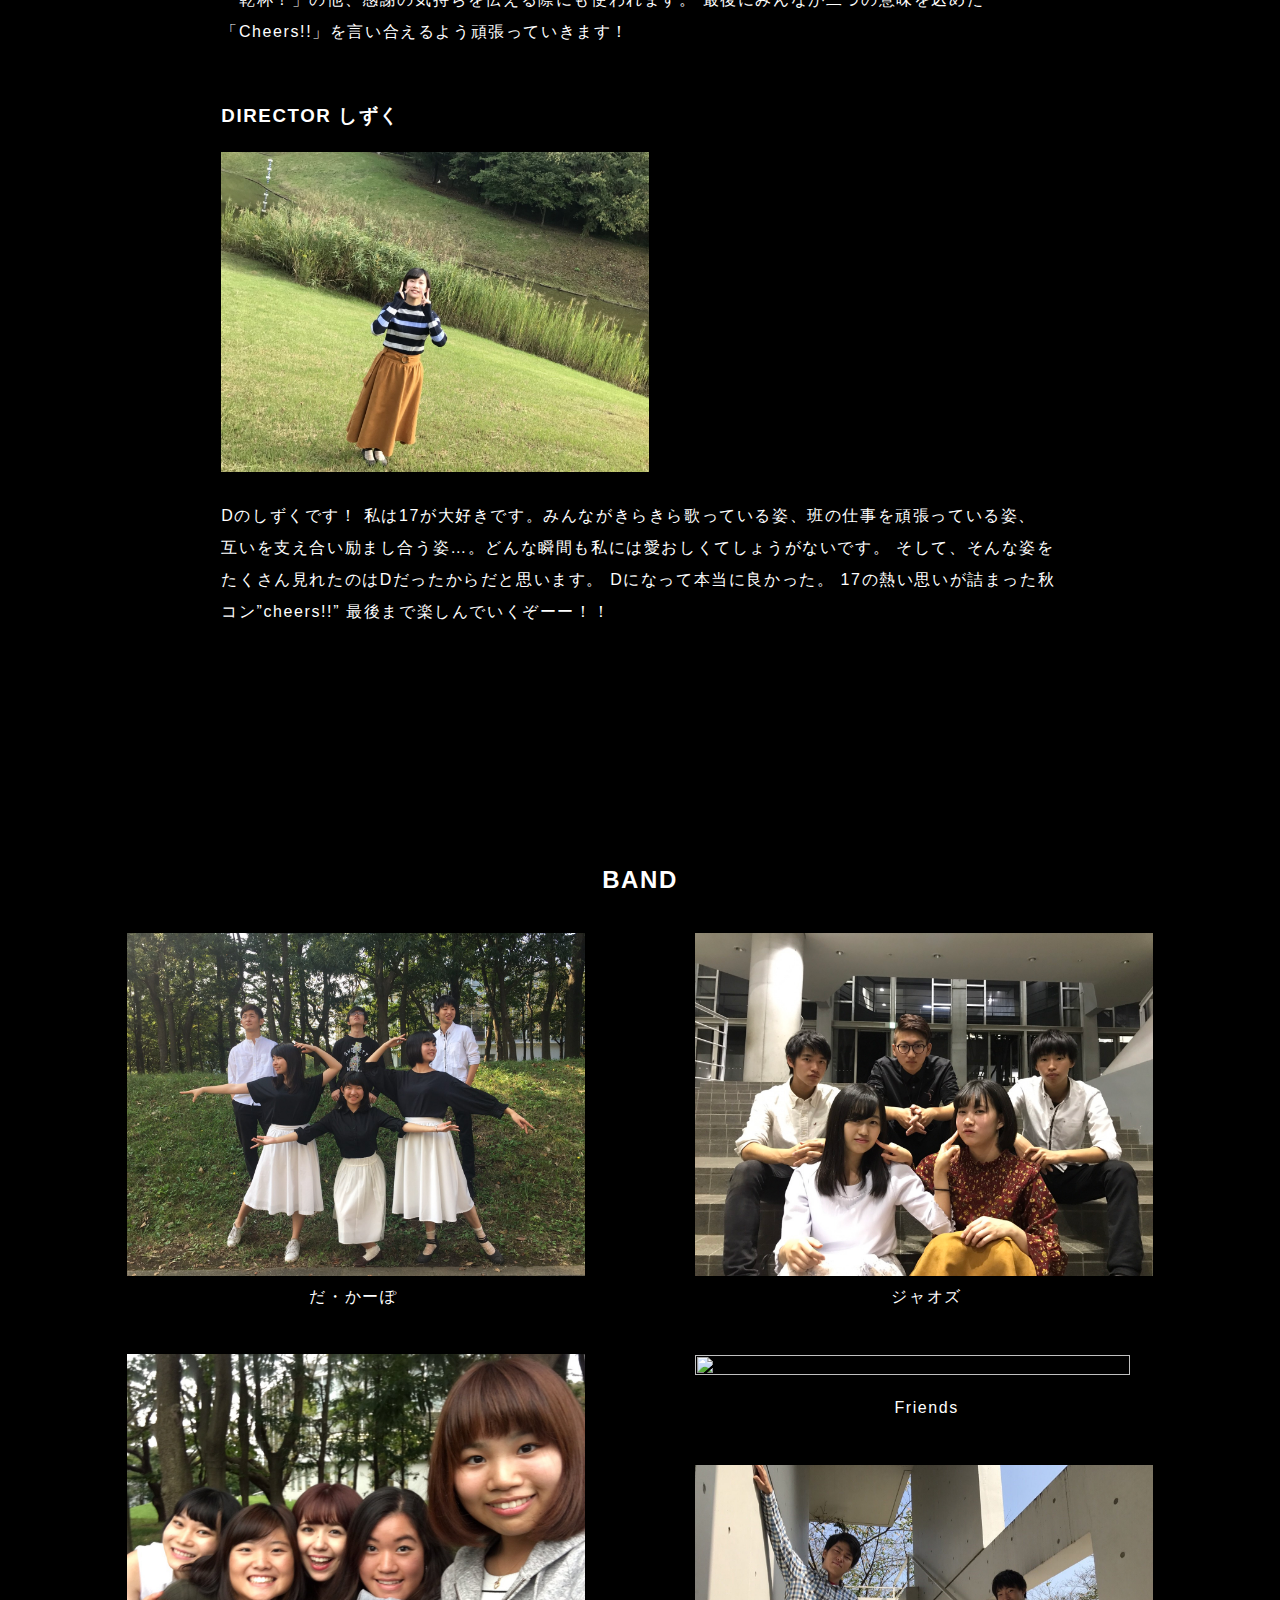
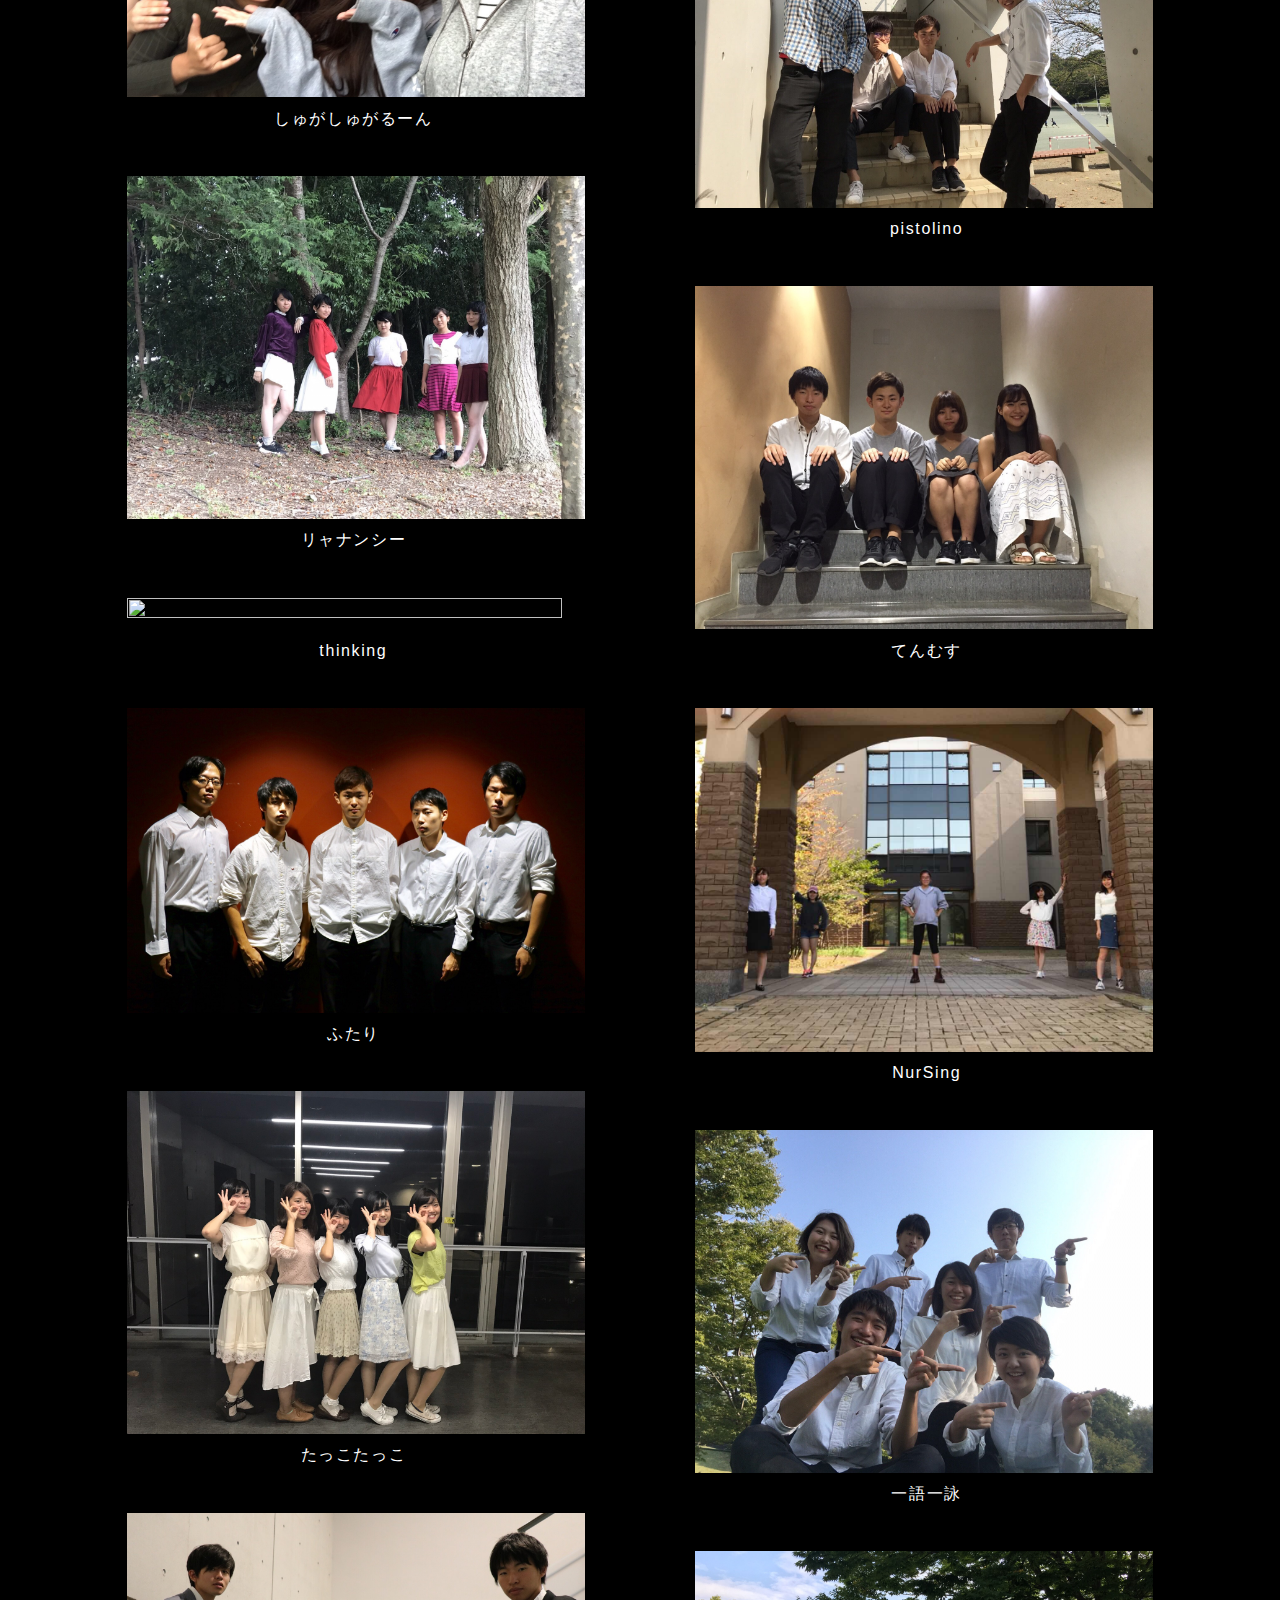
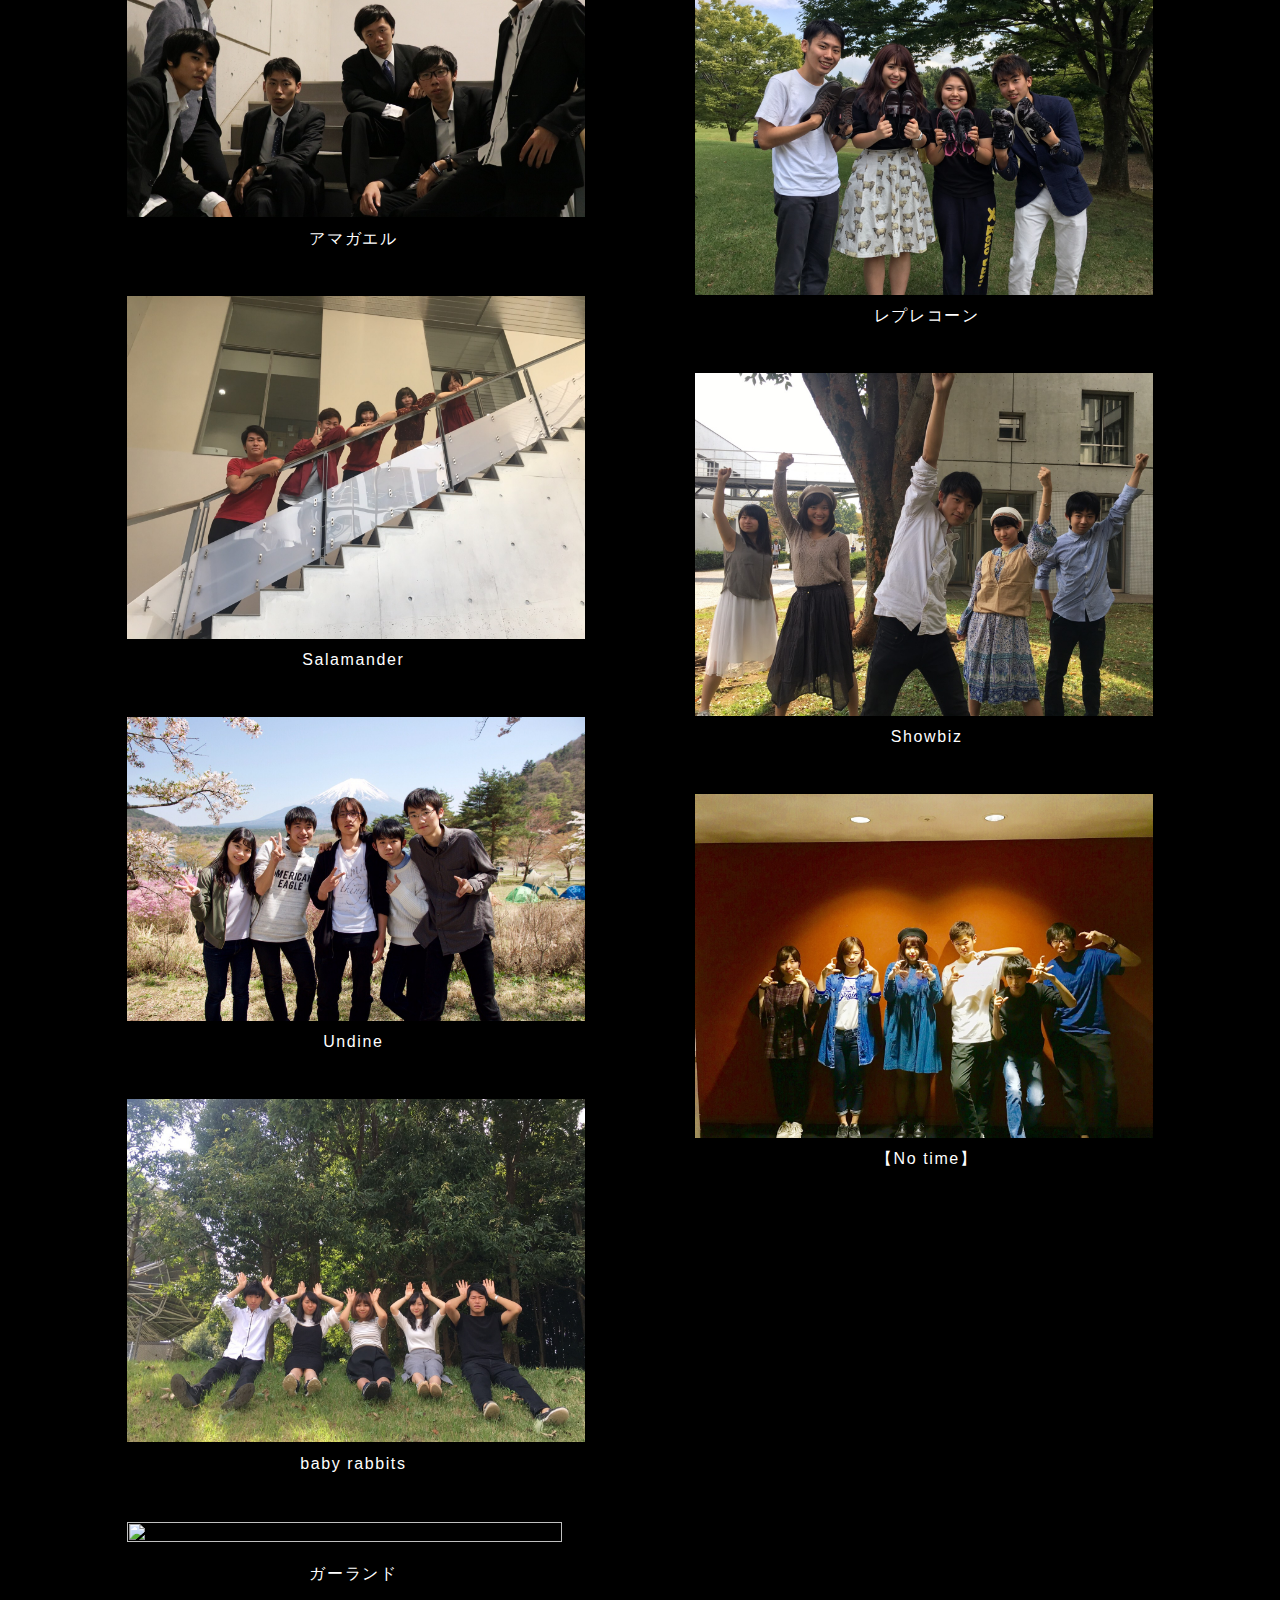
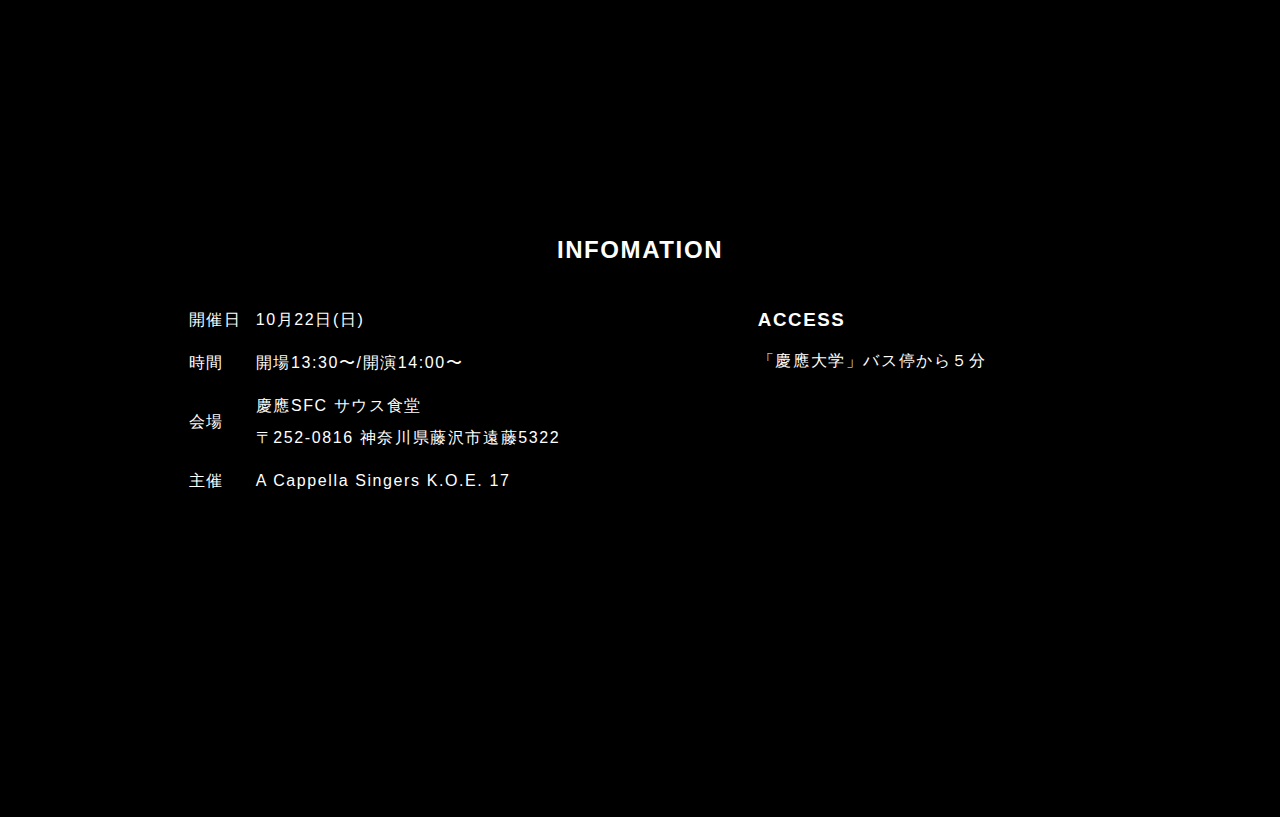
==== commit 3265bba7: "band名、改行" ====
--- a/index.html
+++ b/index.html
@@ -94,7 +94,7 @@
       <div class="band">
       <h2>BAND</h2>
       <div class="right">
-      <a href="#modal-p02"><img src="band_picture/ジャオズ.jpg"></a><p><a href="#modal-p02">ジャオズ</a></p>
+      <a href="#modal-p02"><img src="band_picture/ジャオズ.jpg"></a><p><a href="#modal-p02">ジャオズ</a></p></br>
       <section class="modal-window" id="modal-p02">
         <div class="modal-inner">
           <p>私たち饺子は１７の中国語バンドです、餃子の故郷で生まれた私がリードとして、餃子のファンを集まってるバンドです、みんな一緒に餃子食べに行きましょう。</p>
@@ -102,7 +102,7 @@
         <a href="#!" class="modal-close">&times;</a>
       </section>
 
-      <a href="#modal-p09"><img src="band_picture/"></a><p><a href="#modal-p09">Friends</a></p>
+      <a href="#modal-p09"><img src="band_picture/"></a><p><a href="#modal-p09">Friends</a></p></br>
       <section class="modal-window" id="modal-p09">
         <div class="modal-inner">
           <p>アニソンが好きだ。アニソンが歌いたい。アニソンのハーモニーを響かせたい。熱い想いを持ったフレンズたちが集まったバンドです。</p>
@@ -112,7 +112,7 @@
 
 
 
-      <a href="#modal-p10"><img src="band_picture/pistlino.jpg"></a><p><a href="#modal-p10">pistolino</a></p>
+      <a href="#modal-p10"><img src="band_picture/pistlino.jpg"></a><p><a href="#modal-p10">pistolino</a></p></br>
       <section class="modal-window" id="modal-p10">
         <div class="modal-inner">
           <p>おはこんばんにちは。どうも僕たち、せーのっpistlinoでええーーす！
@@ -122,7 +122,7 @@
       </section>
 
 
-      <a href="#modal-p11"><img src="band_picture/てんむす.jpg"></a><p><a href="#modal-p11">てんむす</a></p>
+      <a href="#modal-p11"><img src="band_picture/てんむす.jpg"></a><p><a href="#modal-p11">てんむす</a></p></br>
       <section class="modal-window" id="modal-p11">
         <div class="modal-inner">
           <p>私たちはsmooth aceカバーバンドとして結成しました。綺麗なハーモニーを奏でながら、大人っぽく歌いあげたいと思います。</p>
@@ -130,7 +130,7 @@
         <a href="#!" class="modal-close">&times;</a>
       </section>
 
-      <a href="#modal-p12"><img src="band_picture/NurSing.jpg"></a><p><a href="#modal-p12">NurSing</a></p>
+      <a href="#modal-p12"><img src="band_picture/NurSing.jpg"></a><p><a href="#modal-p12">NurSing</a></p></br>
       <section class="modal-window" id="modal-p12">
         <div class="modal-inner">
           <p>17看護バンド、NurSingです。歌であなたの心をケアします。</p>
@@ -139,7 +139,7 @@
       </section>
 
 
-      <a href="#modal-p13"><img src="band_picture/一語一詠.jpg"></a><p><a href="#modal-p13">一語一詠</a></p>
+      <a href="#modal-p13"><img src="band_picture/一語一詠.jpg"></a><p><a href="#modal-p13">一語一詠</a></p></br>
       <section class="modal-window" id="modal-p13">
         <div class="modal-inner">
           <p>「アカペラで歌うと、こんな感じになるんだ！」と思われるような歌を歌うバンドです！歌を通して色んな人に出会いたいという「いちごいちえ」の音の意味と歌をことばとして届けたいという「一語一詠」の漢字の意味、両方が込められています</p>
@@ -147,7 +147,7 @@
         <a href="#!" class="modal-close">&times;</a>
       </section>
 
-      <a href="#modal-p14"><img src="band_picture/レプレコーン.jpg"></a><p><a href="#modal-p14">レプレコーン</a></p>
+      <a href="#modal-p14"><img src="band_picture/レプレコーン.jpg"></a><p><a href="#modal-p14">レプレコーン</a></p></br>
       <section class="modal-window" id="modal-p14">
         <div class="modal-inner">
           <p>靴職人のレプレコーンです！今回からパーカスなしの四声で歌います！新歓時よりも絆深まったかな！？見どころは、クラッチがトップを歌うところです。ローズの素敵な歌声に酔いしれてください！</p>
@@ -155,7 +155,7 @@
         <a href="#!" class="modal-close">&times;</a>
       </section>
 
-      <a href="#modal-p15"><img src="band_picture/showbiz.jpg"></a><p><a href="#modal-p15">Showbiz</a></p>
+      <a href="#modal-p15"><img src="band_picture/showbiz.jpg"></a><p><a href="#modal-p15">Showbiz</a></p></br>
       <section class="modal-window" id="modal-p14">
         <div class="modal-inner">
           <p>ミュージカル好きが集うバンド！ShowBiz！！歌だけではなく世界観をもつくり、皆様を魅力させます✨ミュージカルならではの響かせ方、力強さを体感していただけたら幸いです^^*</p>
@@ -163,7 +163,7 @@
         <a href="#!" class="modal-close">&times;</a>
       </section>
 
-      <a href="#modal-p15"><img src="band_picture/【No time】.jpg"></a><p><a href="#modal-p15">【No time】</a></p>
+      <a href="#modal-p15"><img src="band_picture/【No time】.jpg"></a><p><a href="#modal-p15">【No time】</a></p></br>
       <section class="modal-window" id="modal-p15">
         <div class="modal-inner">
           <p>とにかく時間がない！けど、マイペースな6人組です！邦ロック中心に歌ってます！</p>
@@ -176,7 +176,7 @@
 
       <div class="left">
 
-      <a href="#modal-p01"><img src="band_picture/だ・かーぽ.jpg"></a><p><a href="#modal-p01">だ・かーぽ</a></p>
+      <a href="#modal-p01"><img src="band_picture/だ・かーぽ.jpg"></a><p><a href="#modal-p01">だ・かーぽ</a></p></br>
       <section class="modal-window" id="modal-p01">
         <div class="modal-inner">
           <p>少し背伸びをした大人の雰囲気でjazzをお届けします。皆さんも一緒に心と体でswingを感じてください！</p>
@@ -185,10 +185,18 @@
       </section>
 
 
-      <img src="band_picture/しゅがしゅがるーん.jpg"><p>しゅがしゅがるーん</p>
+      <a href="#modal-p19"><img src="band_picture/しゅがしゅがるーん.jpg"></a><p><a href="#modal-p19">しゅがしゅがるーん</a></p></br>
+      <section class="modal-window" id="modal-p19">
+        <div class="modal-inner">
+          <p>私たちはLittle Gree Monsterカバーバンドです。個性的なメンバーが揃っているのですが演奏中は心を１つにして、ポップなラブソングで会場全員のハートを奪います！</p>
+        </div>
+        <a href="#!" class="modal-close">&times;</a>
+      </section>
+
+
 
       <!-- これリャナンシーじゃない？ -->
-      <a href="#modal-p03"><img src="band_picture/リャナンシー.jpg"></a><p><a href="#modal-p03">リャナンシー</a></p>
+      <a href="#modal-p03"><img src="band_picture/リャナンシー.jpg"></a><p><a href="#modal-p03">リャナンシー</a></p></br>
       <section class="modal-window" id="modal-p03">
         <div class="modal-inner">
           <p>誘惑し愛を求め、男性を惑わす妖精リャナンシー。魅力的な新メンバーが加わりました！
@@ -197,7 +205,7 @@
           <a href="#!" class="modal-close">&times;</a>
         </section>
 
-      <a href="#modal-p04"><img src="band_picture/"></a><p><a href="#modal-p04">thinking</a></p>
+      <a href="#modal-p04"><img src="band_picture/"></a><p><a href="#modal-p04">thinking</a></p></br>
       <section class="modal-window" id="modal-p04">
         <div class="modal-inner">
       <p>Thinkingです！クールにかっこいい曲を歌います！乞うご期待！</p>
@@ -205,7 +213,7 @@
     <a href="#!" class="modal-close">&times;</a>
   </section>
 
-      <a href="#modal-p05"><img src="band_picture/ふたり.jpg"></a><p><a href="#modal-p05">ふたり</a></p>
+      <a href="#modal-p05"><img src="band_picture/ふたり.jpg"></a><p><a href="#modal-p05">ふたり</a></p></br>
       <section class="modal-window" id="modal-p05">
         <div class="modal-inner">
           <p>ゴスペラーズの名曲｢ひとり｣を、｢ふたり｣が｢ごにん｣で歌います。</p>
@@ -213,7 +221,7 @@
         <a href="#!" class="modal-close">&times;</a>
       </section>
 
-      <a href="#modal-p06"><img src="band_picture/たっこたっこ.jpg"></a><p><a href="#modal-p06">たっこたっこ</a></p>
+      <a href="#modal-p06"><img src="band_picture/たっこたっこ.jpg"></a><p><a href="#modal-p06">たっこたっこ</a></p></br>
       <section class="modal-window" id="modal-p06">
         <div class="modal-inner">
           <p>タコパしたーい！で集まったゆるふわバンドたっこたっこです💓</p>
@@ -221,7 +229,7 @@
         <a href="#!" class="modal-close">&times;</a>
       </section>
 
-      <a href="#modal-p07"><img src="band_picture/アマガエル.jpg"></a><p><a href="#modal-p07">アマガエル</a></p>
+      <a href="#modal-p07"><img src="band_picture/アマガエル.jpg"></a><p><a href="#modal-p07">アマガエル</a></p></br>
       <section class="modal-window" id="modal-p07">
         <div class="modal-inner">
           <p>はじめまして！俺たちは主にEXILEやGENERATIONSを歌うバンドのアマガエルだゲコ！今回はTi amoを歌うからけろしくケロ～♪</p>
@@ -229,7 +237,7 @@
         <a href="#!" class="modal-close">&times;</a>
       </section>
 
-      <a href="#modal-p08"><img src="band_picture/salamander.jpg"></a><p><a href="#modal-p08">Salamander</a></p>
+      <a href="#modal-p08"><img src="band_picture/salamander.jpg"></a><p><a href="#modal-p08">Salamander</a></p></br>
       <section class="modal-window" id="modal-p08">
         <div class="modal-inner">
           <p>熱い熱い想いを胸に滾らせる炎の妖精サラマンダー、今回は新歓合宿でも披露したゆずのあの名曲をまさかの別編成でお届け！</p>
@@ -237,7 +245,7 @@
         <a href="#!" class="modal-close">&times;</a>
       </section>
 
-      <a href="#modal-p16"><img src="band_picture/undine.jpg"></a><p><a href="#modal-p16">Undine</a></p>
+      <a href="#modal-p16"><img src="band_picture/undine.jpg"></a><p><a href="#modal-p16">Undine</a></p></br>
       <section class="modal-window" id="modal-p16">
         <div class="modal-inner">
           <p>人は辛いことを「水に流し」、「汗水垂らして」別のことに挑戦する事で、心に「潤い」を得ます。そんな言葉と、人とともに在る水のように、undineは声で人の心をに潤いをもたらします。</p>
@@ -245,7 +253,7 @@
         <a href="#!" class="modal-close">&times;</a>
       </section>
 
-      <a href="#modal-p17"><img src="band_picture/babyrabbits.jpg"></a><p><a href="#modal-p17">baby rabbits</a></p>
+      <a href="#modal-p17"><img src="band_picture/babyrabbits.jpg"></a><p><a href="#modal-p17">baby rabbits</a></p></br>
       <section class="modal-window" id="modal-p17">
         <div class="modal-inner">
           <p>私たちは全員同じクラスで結成したバンドです。メンバー同士がどこのバンドよりも仲良い自身があり練習中も楽しいです！是非、「ベビラビ」の名称で覚えてください！</p>
@@ -253,7 +261,7 @@
         <a href="#!" class="modal-close">&times;</a>
       </section>
 
-      <a href="#modal-p18"><img src="band_picture/"></a><p><a href="#modal-p18">ガーランド</a></p>
+      <a href="#modal-p18"><img src="band_picture/"></a><p><a href="#modal-p18">ガーランド</a></p></br>
       <section class="modal-window" id="modal-p18">
         <div class="modal-inner">
           <p>こんにちは。ガーランドです。ガーランドはこうへいの家の近所の喫茶店の名前です。心地良い演奏をするので休日にカフェに来た気分で聴いてもらえると嬉しいです。</p>
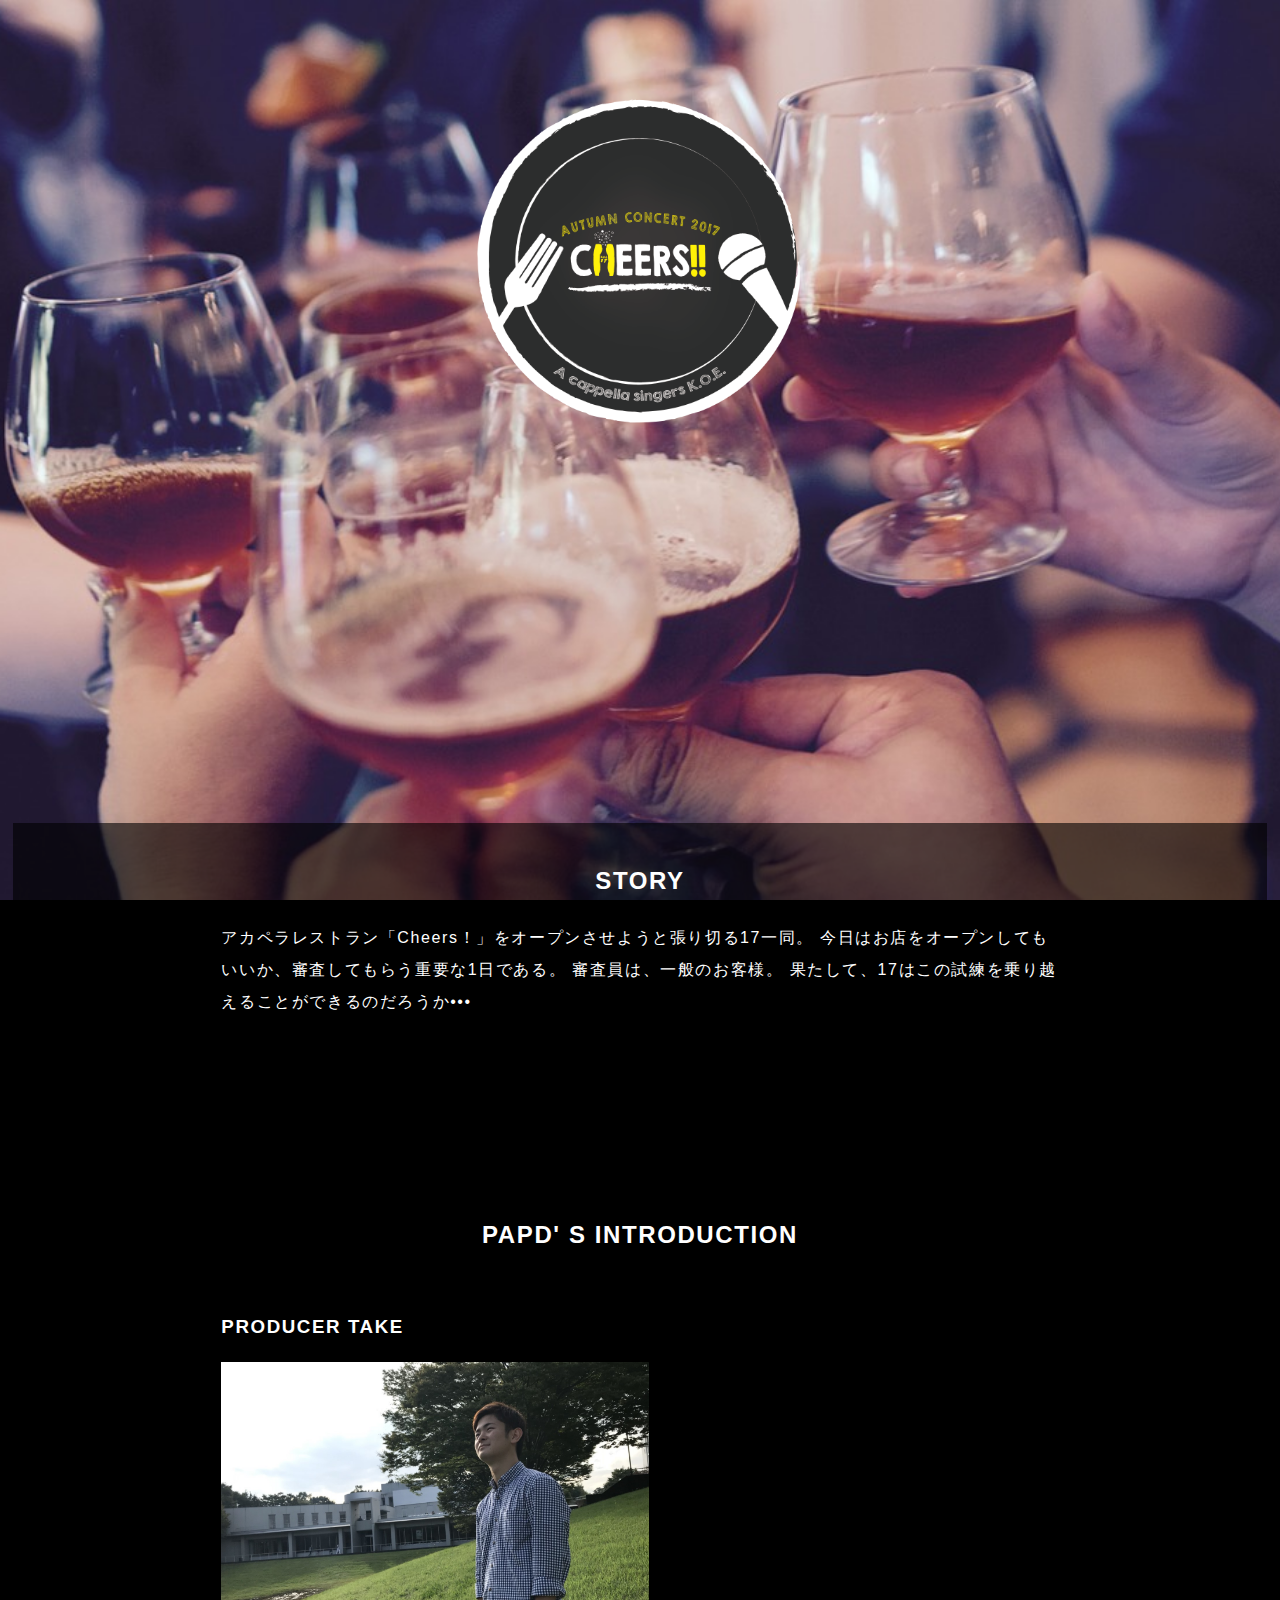
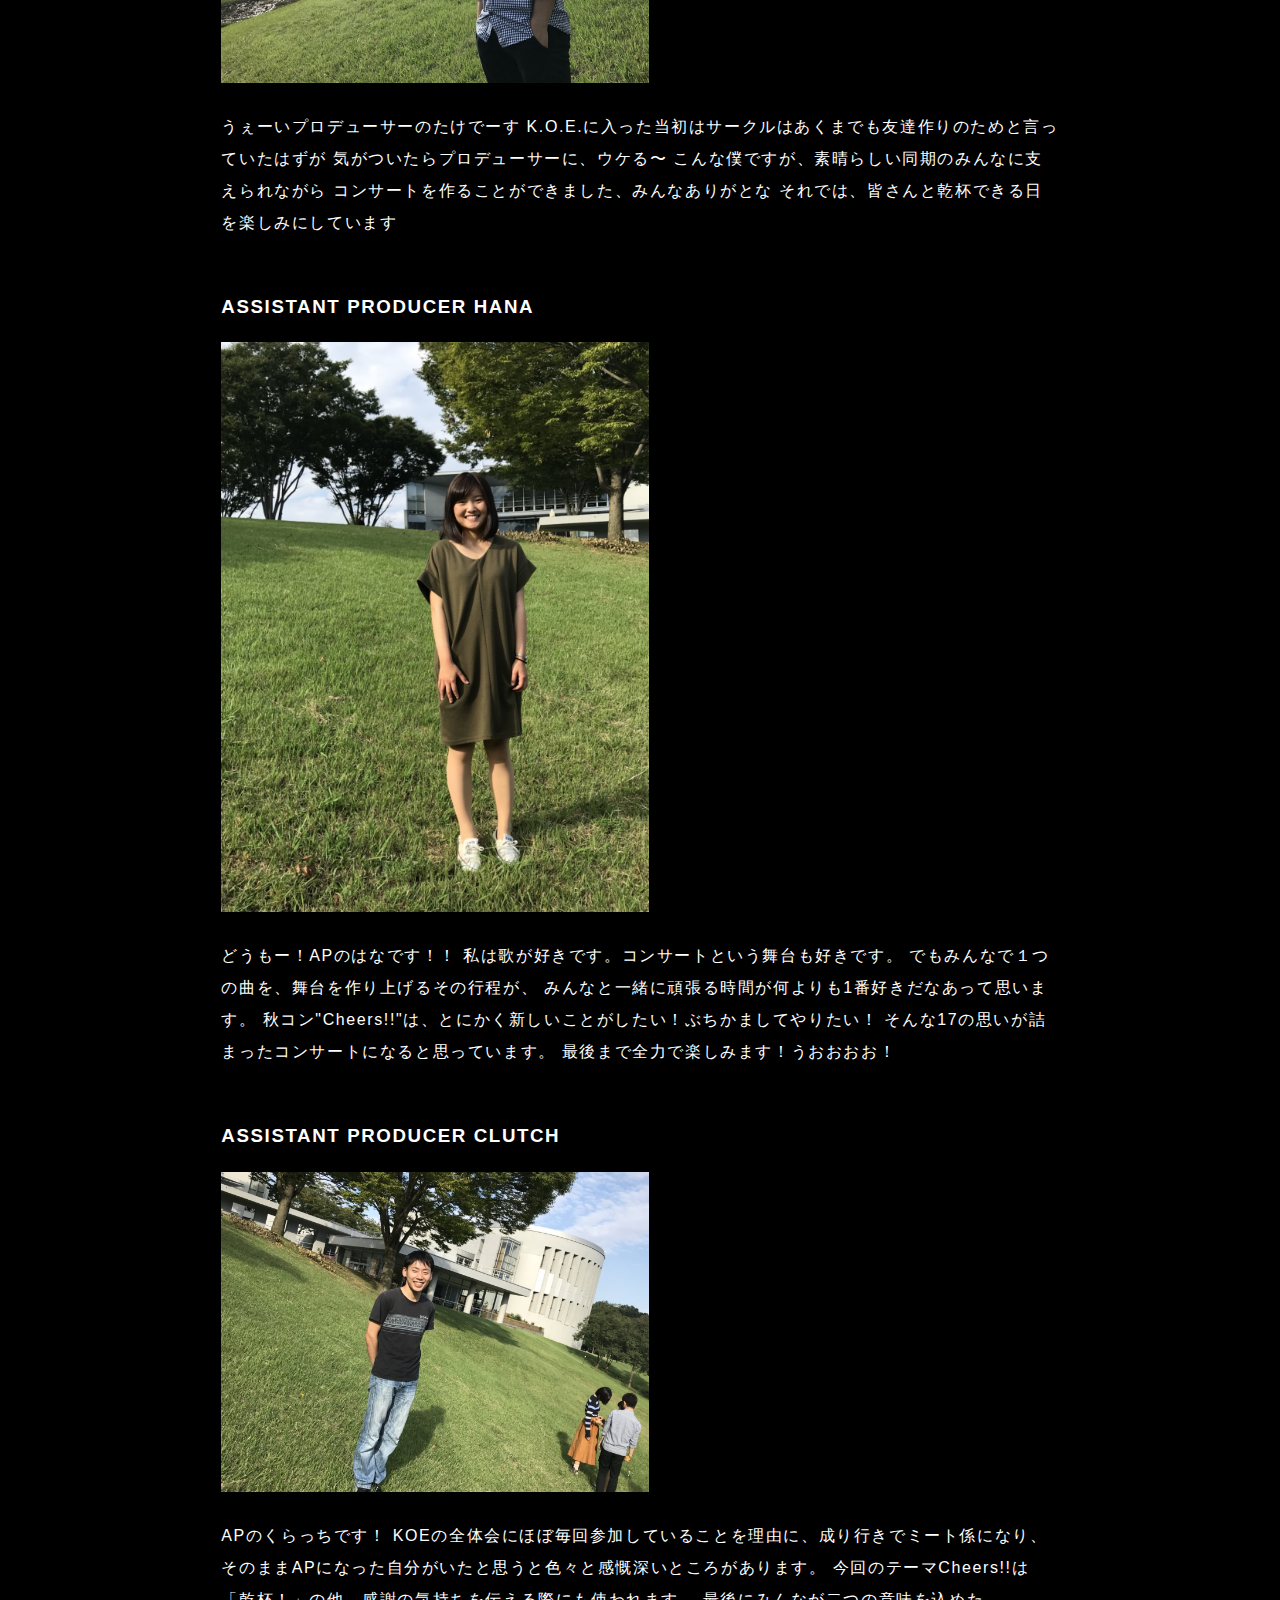
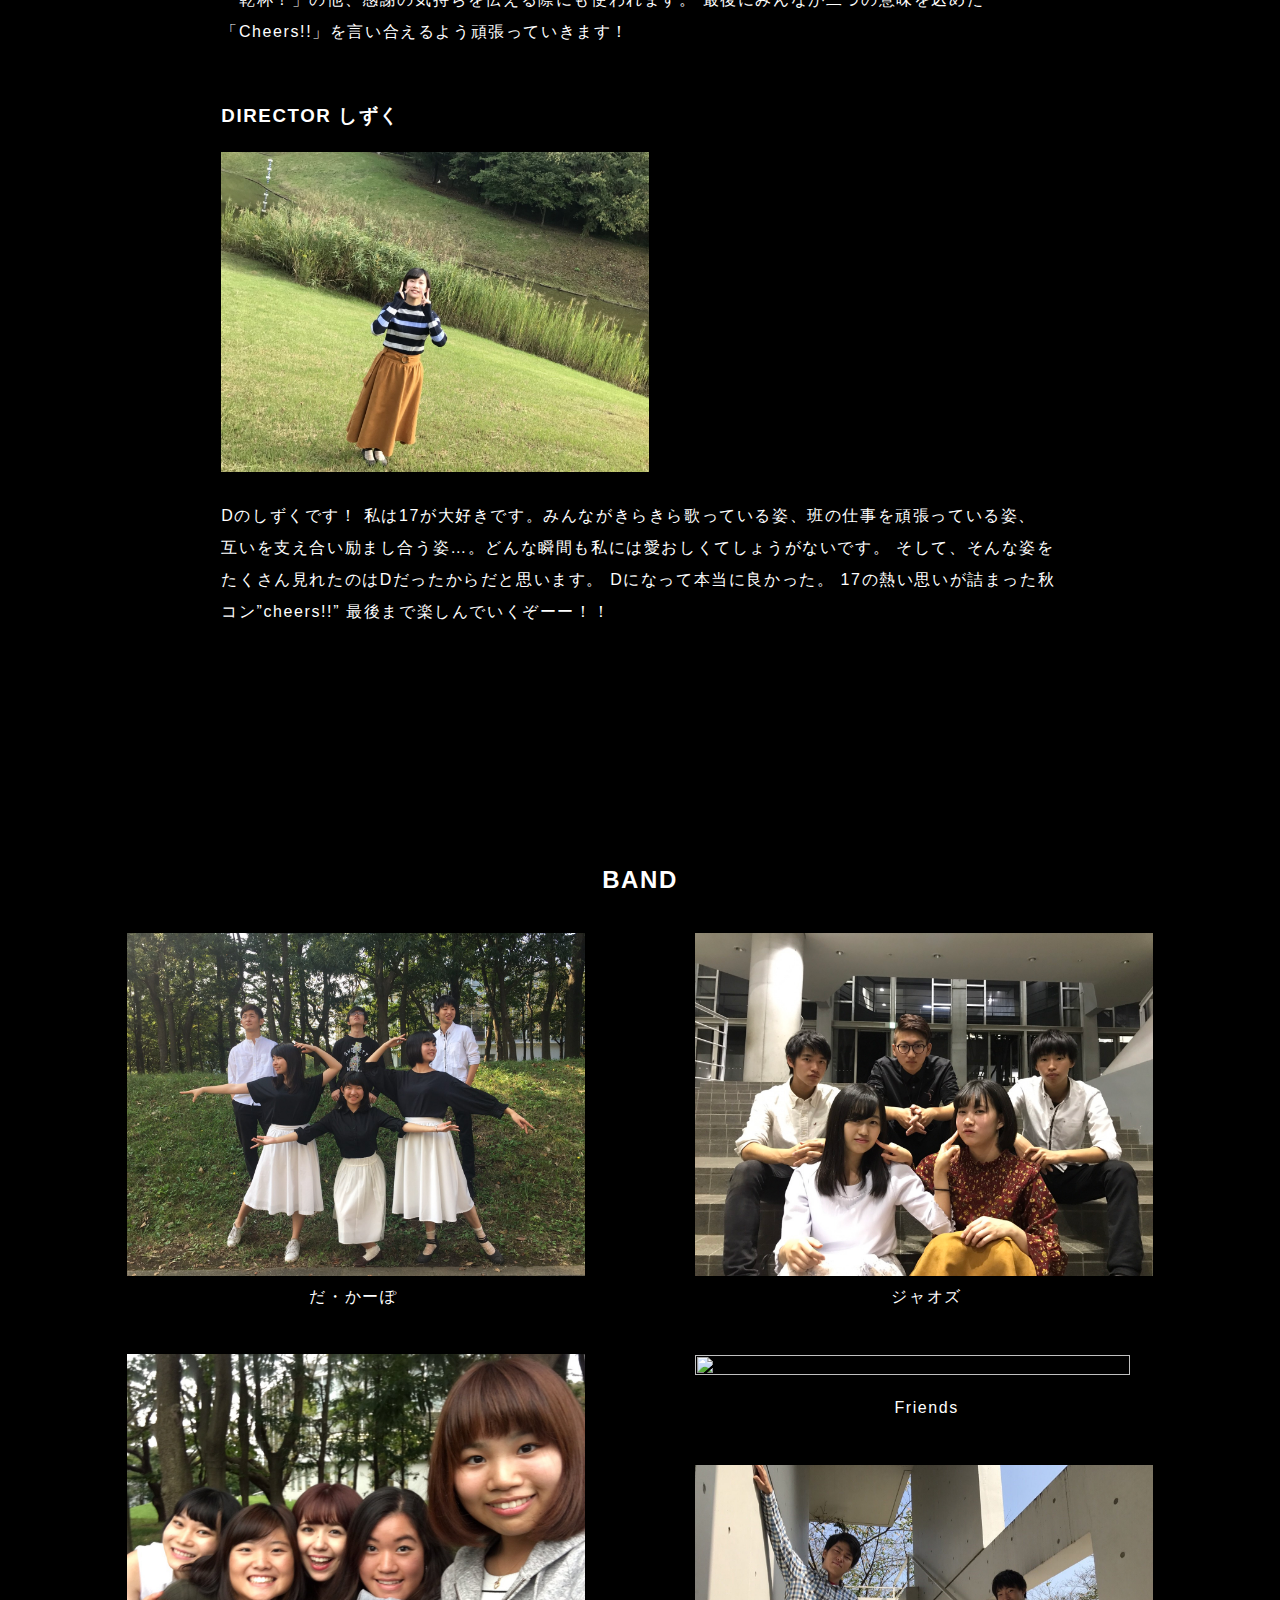
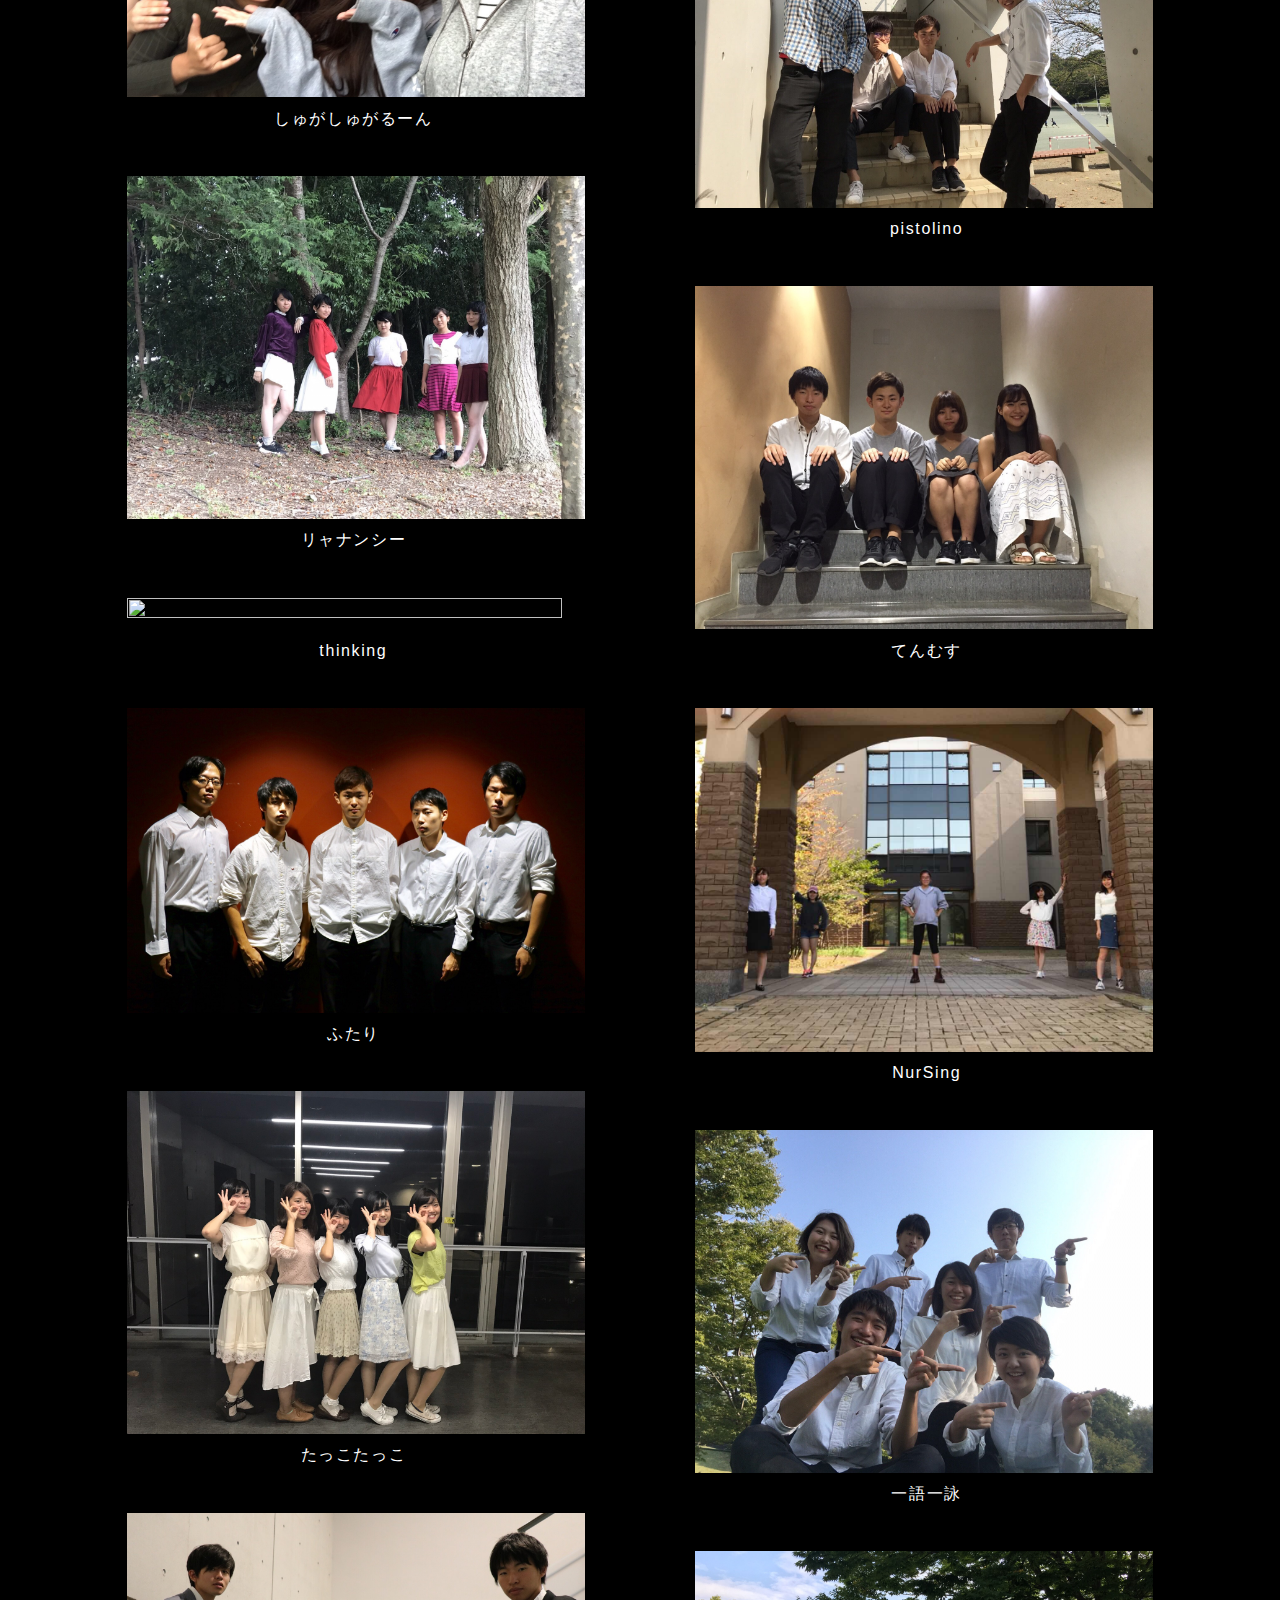
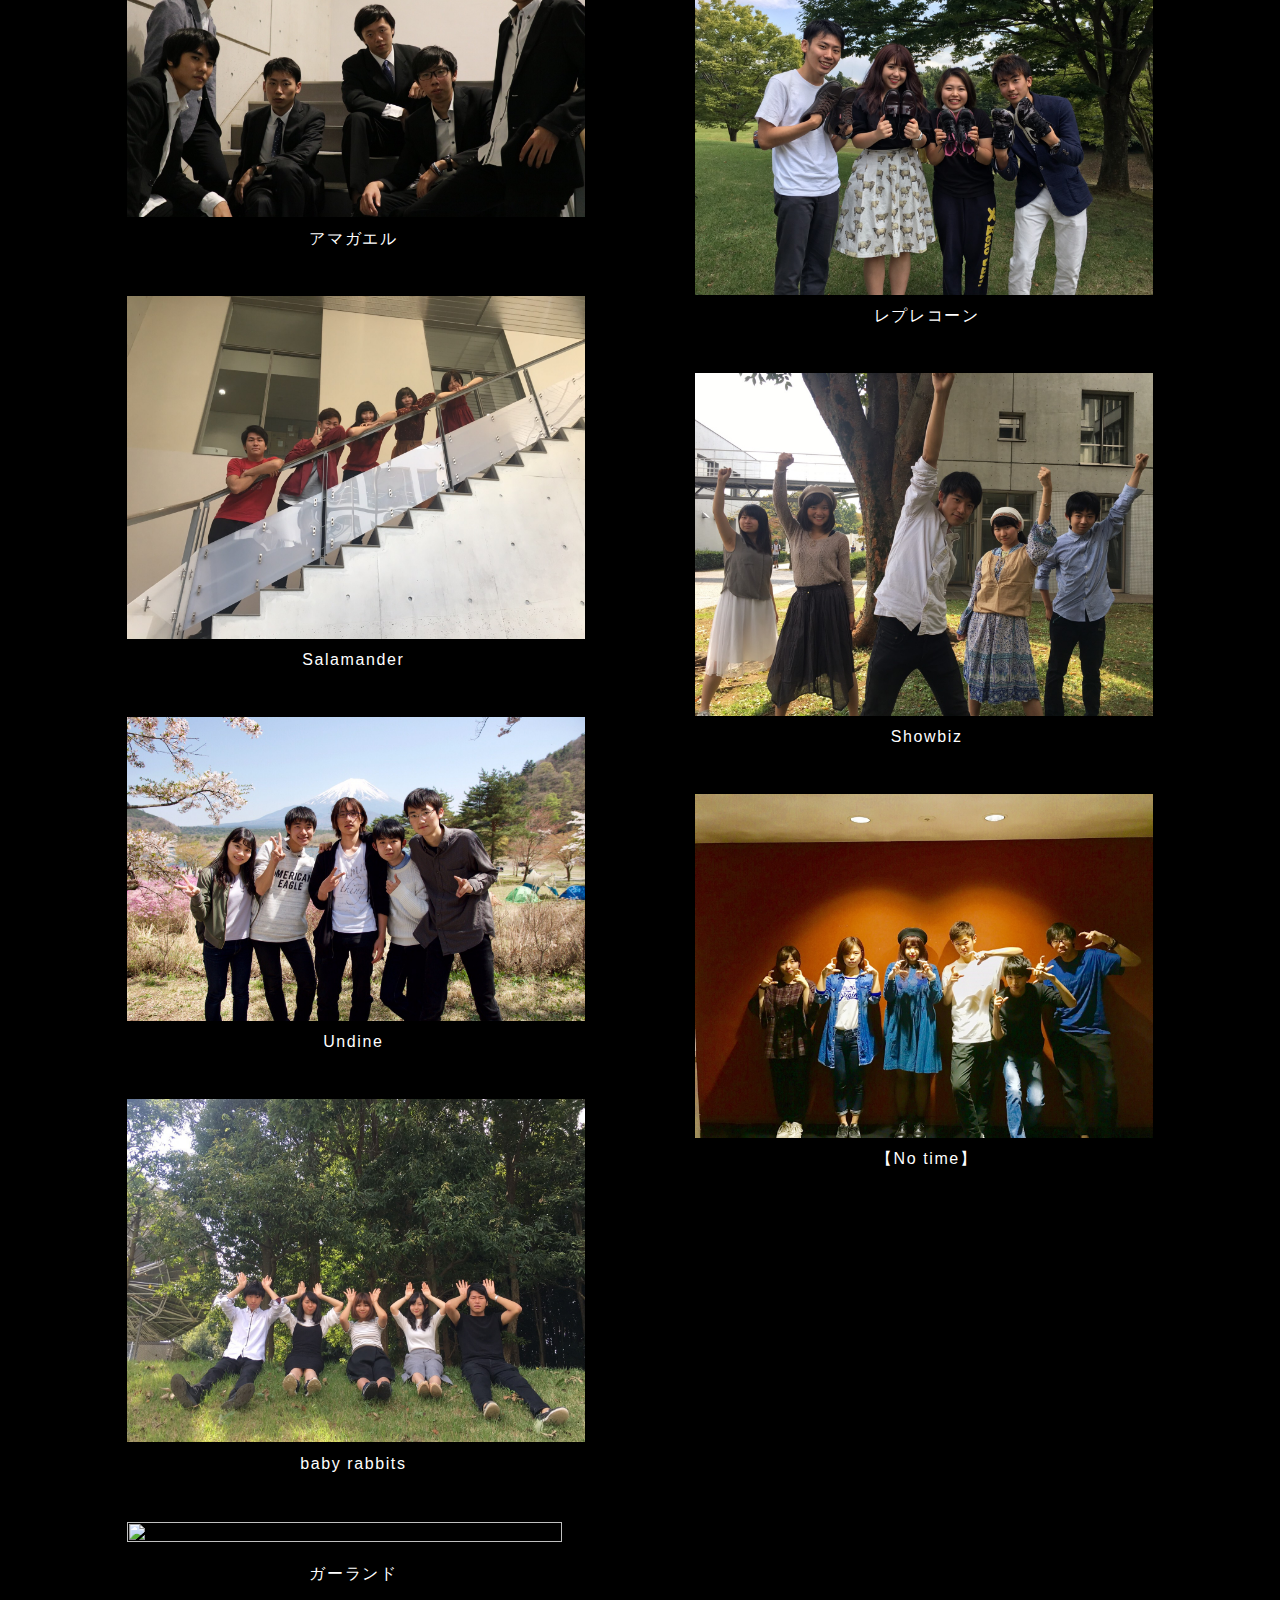
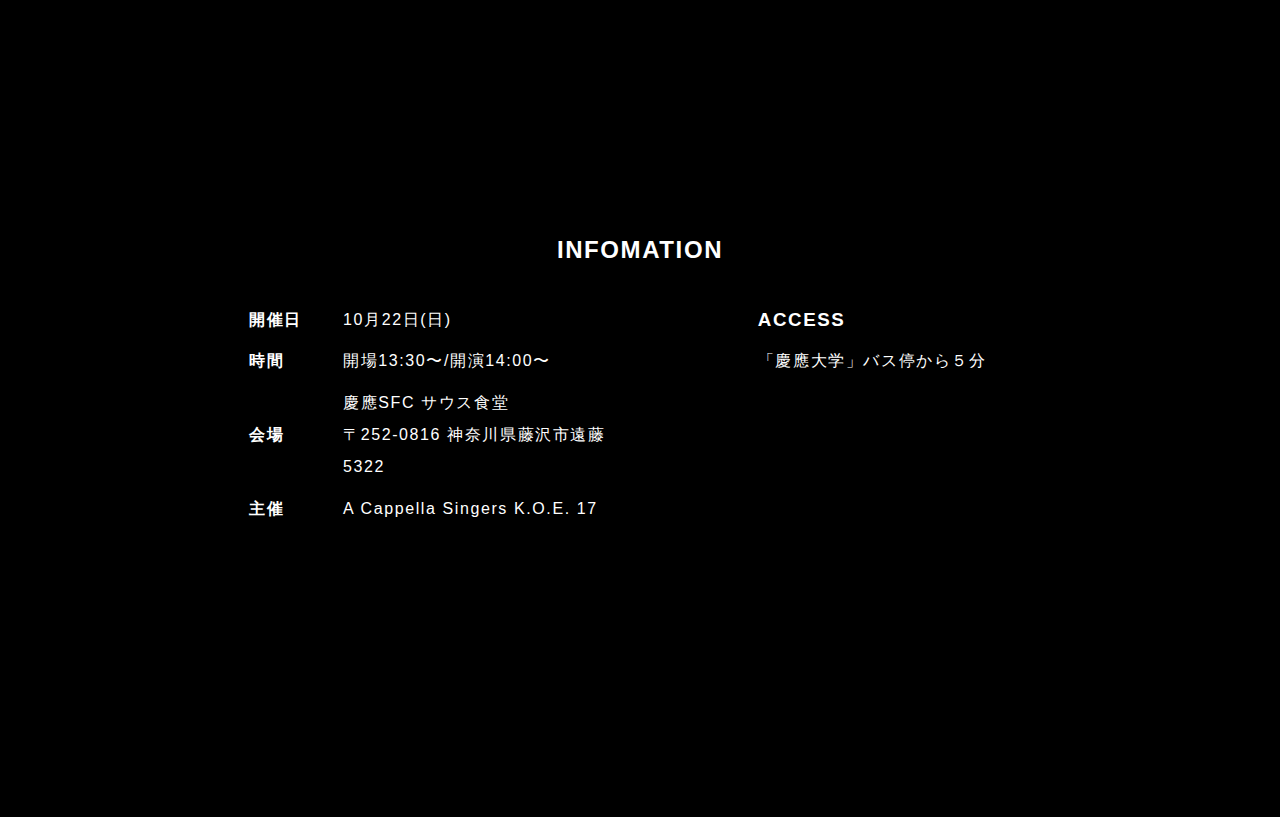
==== commit f696e467: "微調整" ====
--- a/index.html
+++ b/index.html
@@ -97,6 +97,7 @@
       <a href="#modal-p02"><img src="band_picture/ジャオズ.jpg"></a><p><a href="#modal-p02">ジャオズ</a></p></br>
       <section class="modal-window" id="modal-p02">
         <div class="modal-inner">
+          
           <p>私たち饺子は１７の中国語バンドです、餃子の故郷で生まれた私がリードとして、餃子のファンを集まってるバンドです、みんな一緒に餃子食べに行きましょう。</p>
         </div>
         <a href="#!" class="modal-close">&times;</a>
--- a/style.css
+++ b/style.css
@@ -253,14 +253,23 @@
 table{
   float: left;
   width: 50%;
-  padding-left: 10%;
-}
-
-    .access{
+  padding-left: 15%;
+}
+
+.access{
       display:inline-block;
       width: 30%;
       padding-left: 10%;
     }
+
+.about_mds{
+  font-weight: bold;
+  padding-right: 5%;
+  padding-left: 2%;
+  width: 25%;
+}
+
+
 
 
     .effect p,
@@ -468,7 +477,7 @@
         margin-top: -10px;
         text-align: center;
 
-        margin-bottom: 5%;
+        margin-bottom: -10%;
       }
 
 
@@ -488,7 +497,7 @@
         margin-top: -10px;
         text-align: center;
 
-        margin-bottom: 5%;
+        margin-bottom: -10%;
       }
 
       .info{
@@ -511,12 +520,13 @@
 
       .access{
         width: 100%;
-        padding-left: 0px;
+        padding: 0 2%;
       }
 
       table{
         width: 100%;
         padding: 0;
+
       }
 
       .modal-window .modal-inner {
@@ -536,8 +546,10 @@
       }
 
       .modal-window .modal-inner p {
-        padding: 30px 10px 0;
+        padding: 20px 10px ;
         color: black;
-      }
-
-    }
+        margin-bottom: 1%;
+        margin-top: 1%;
+      }
+
+    }
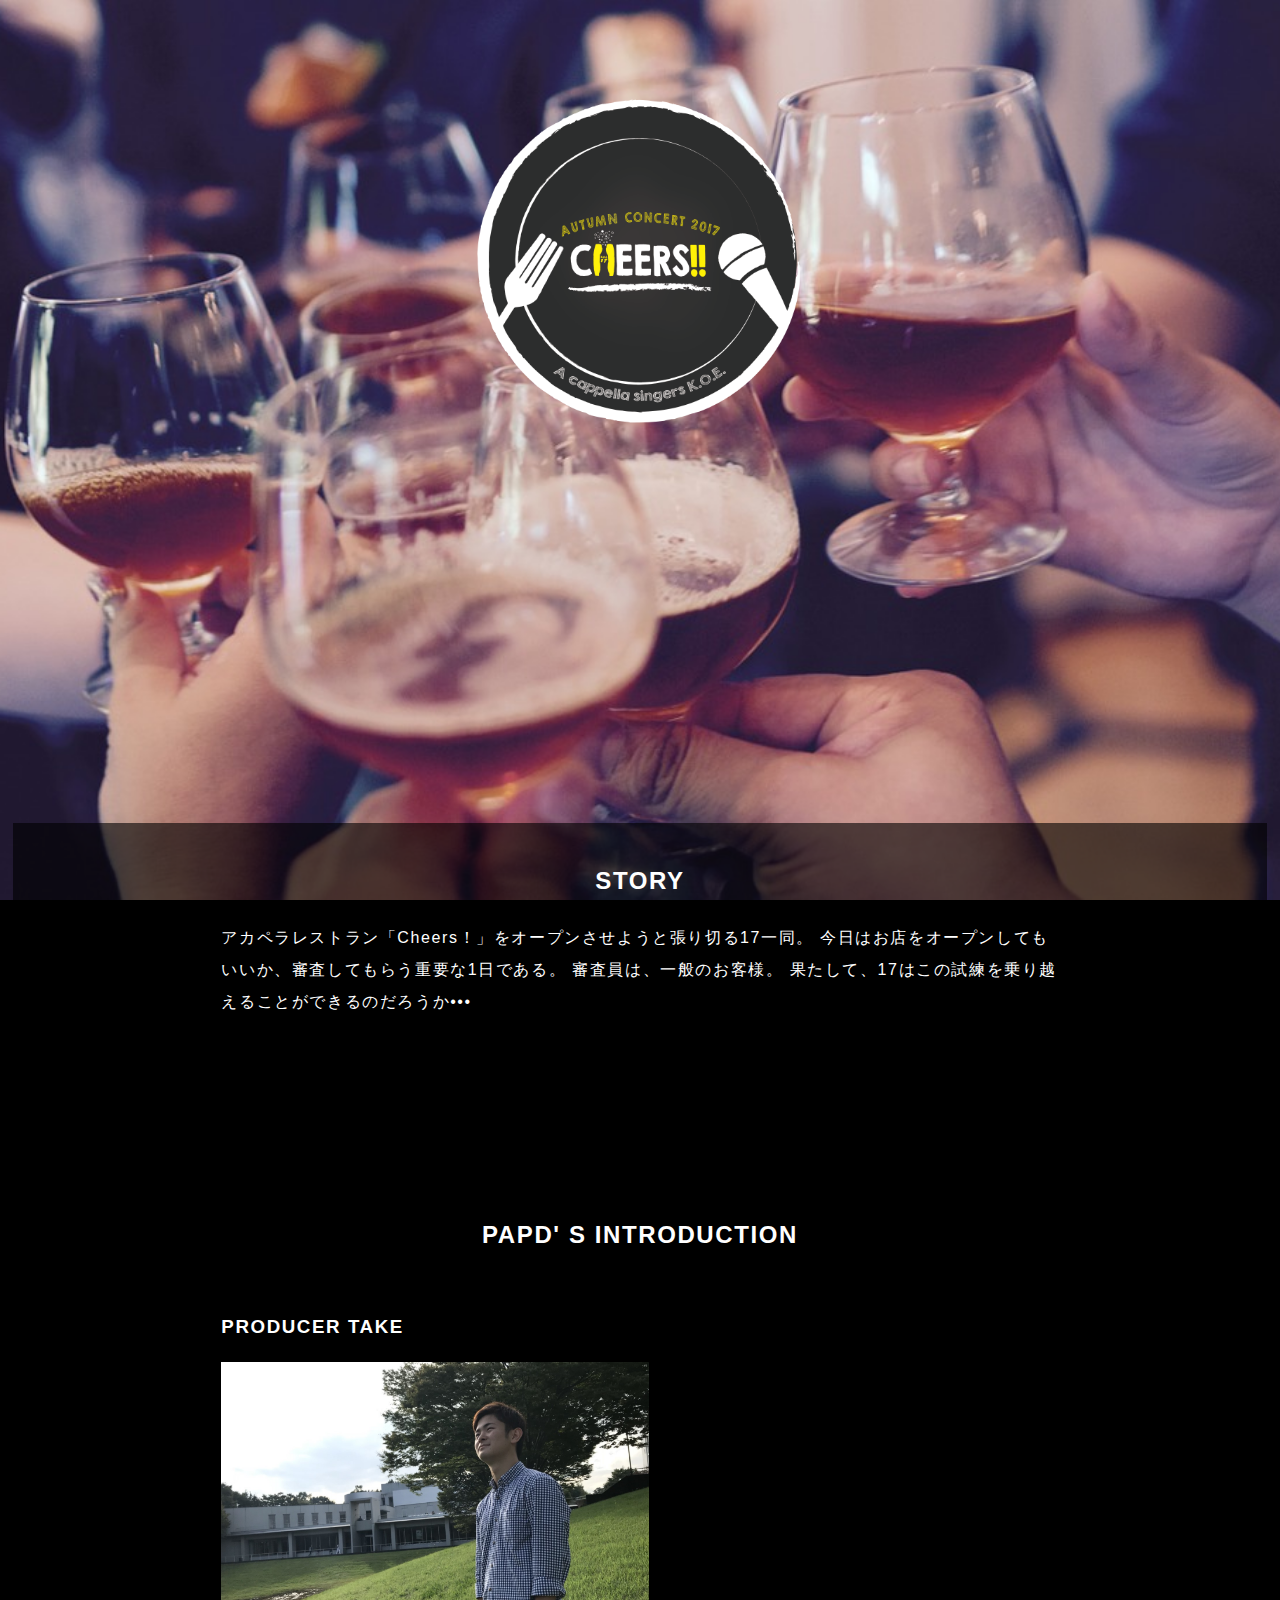
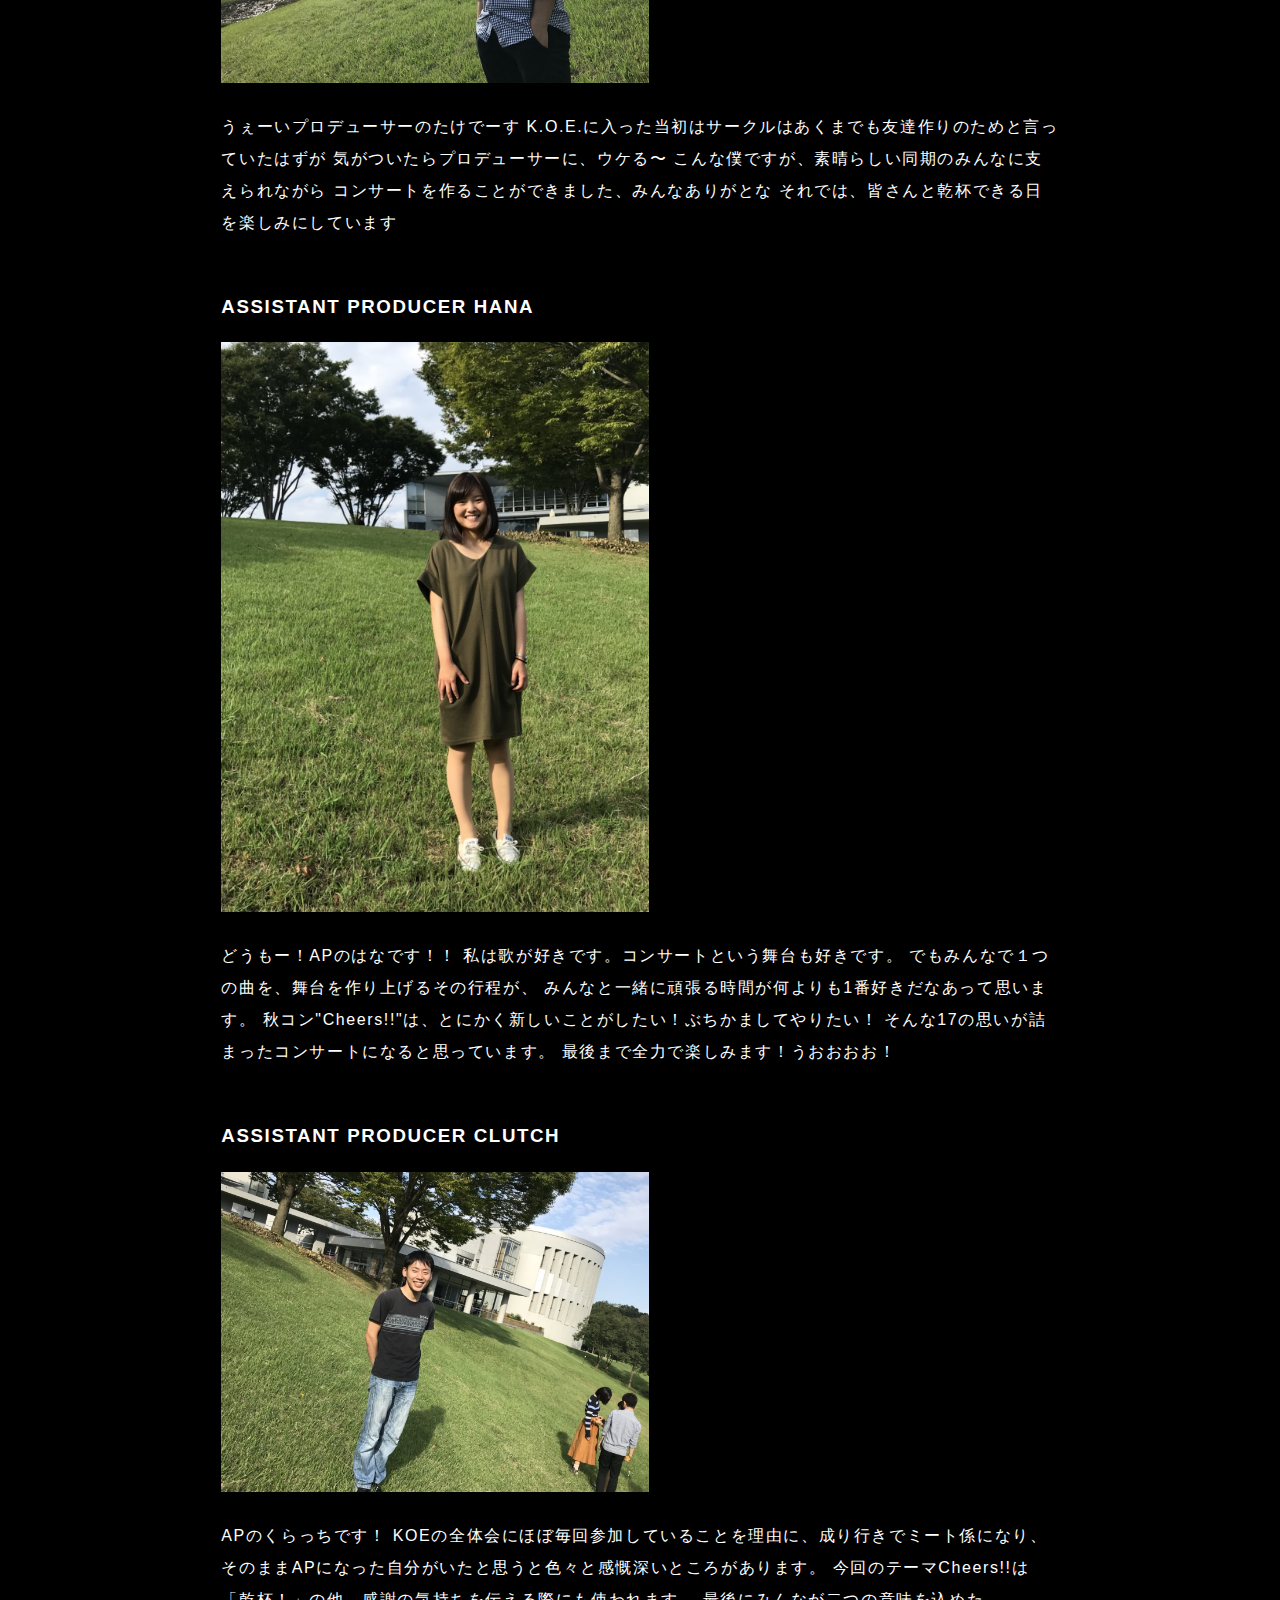
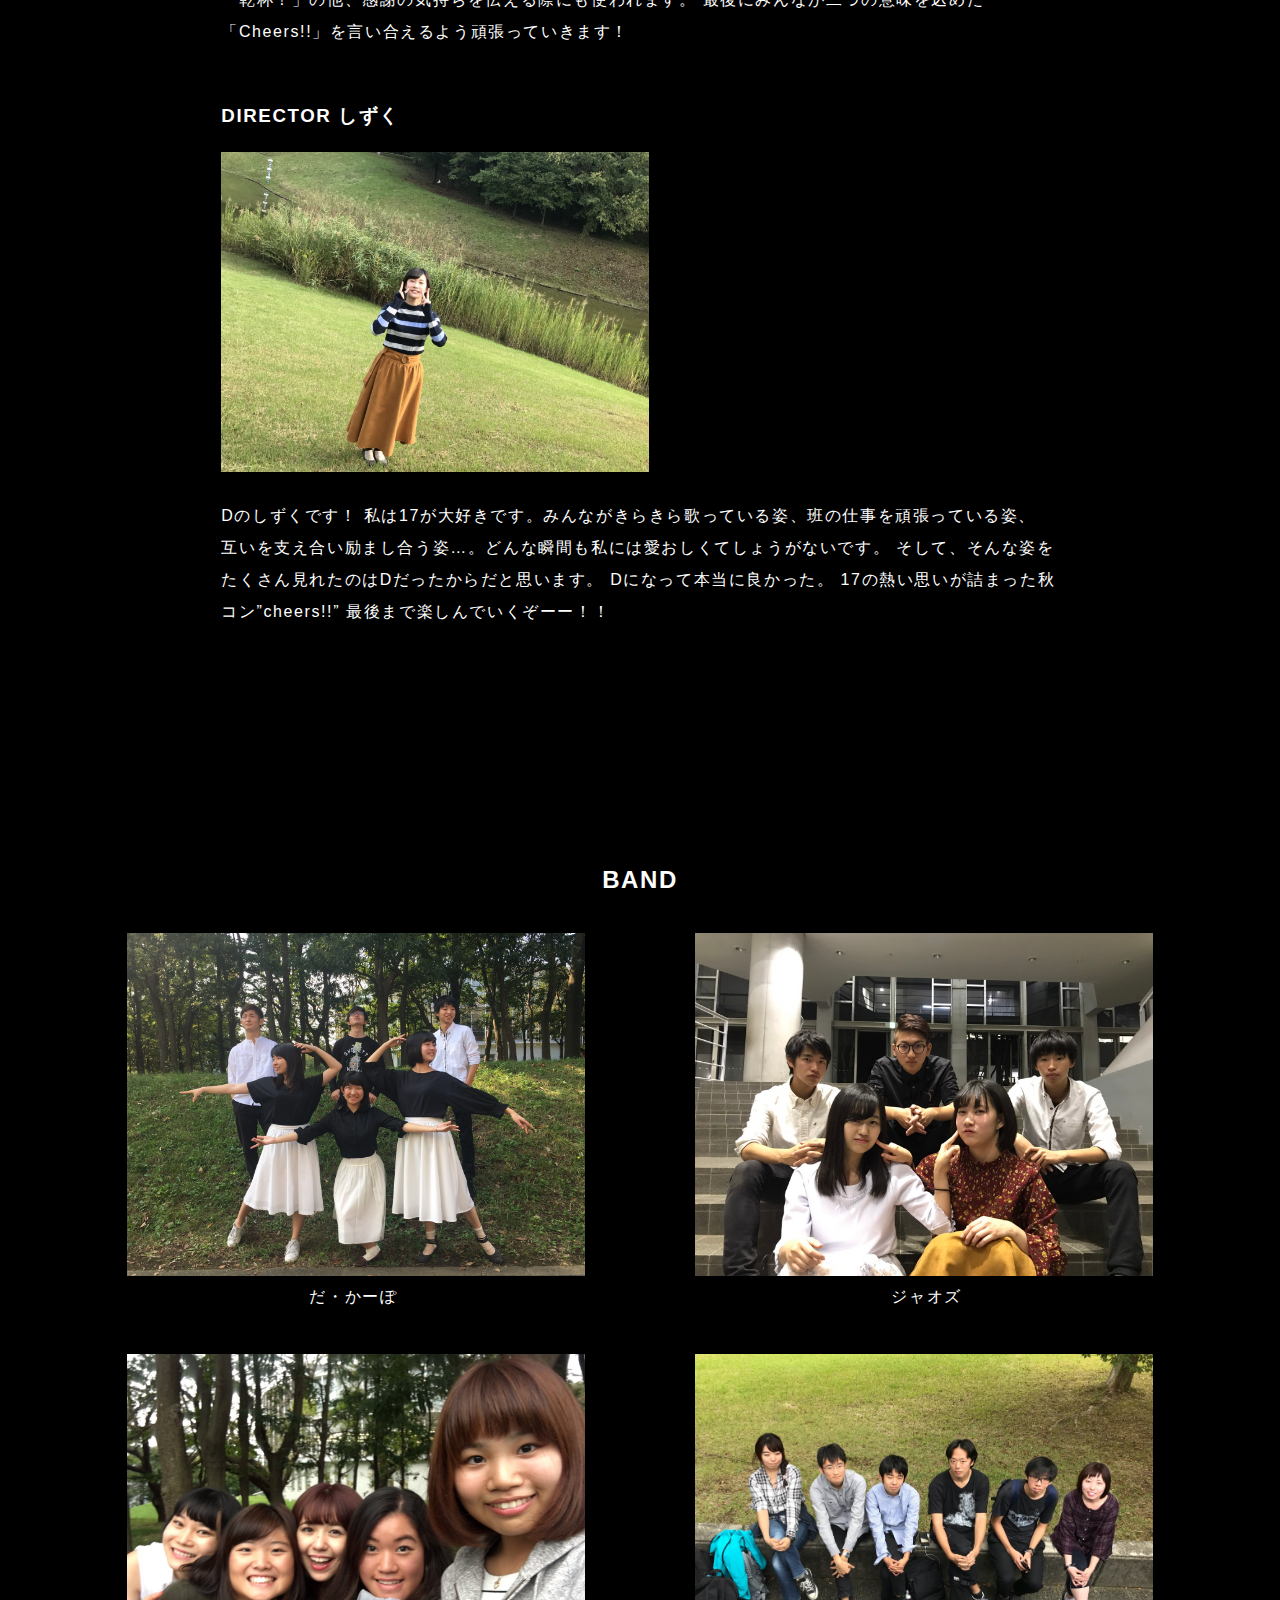
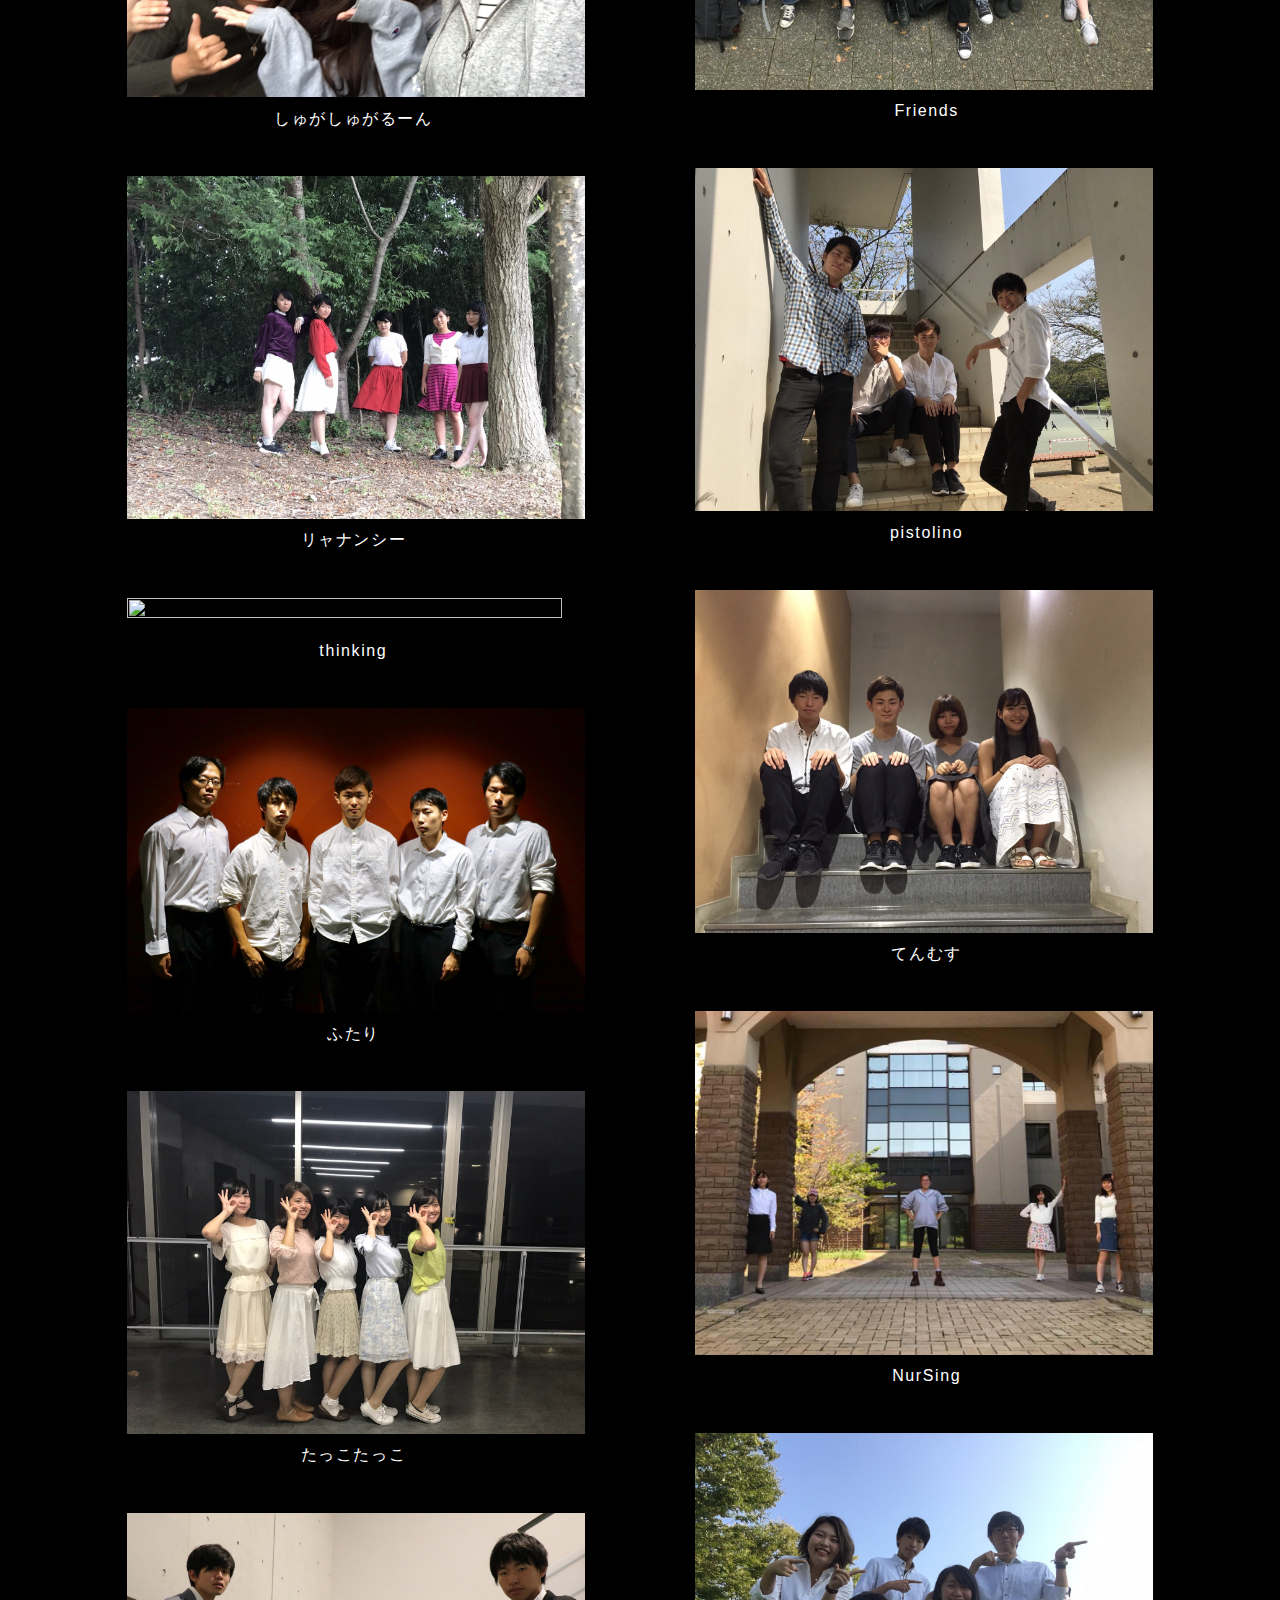
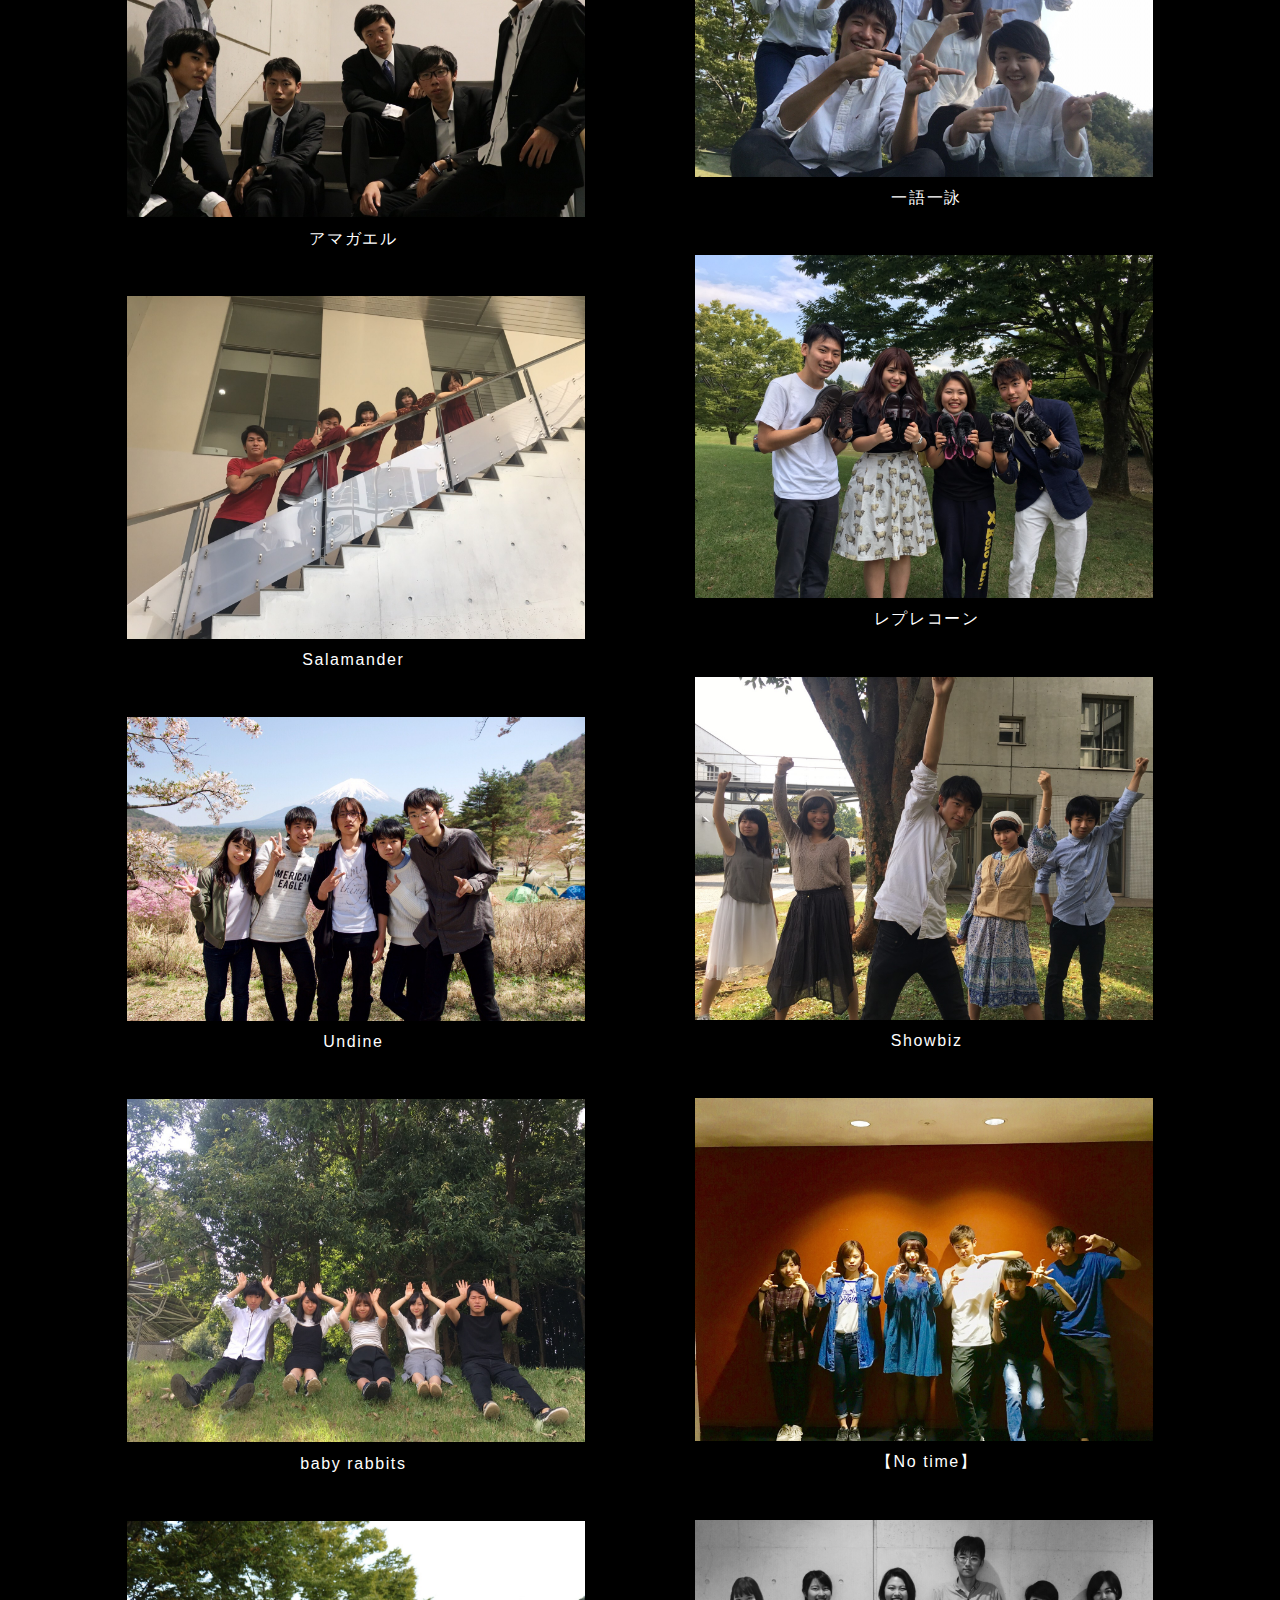
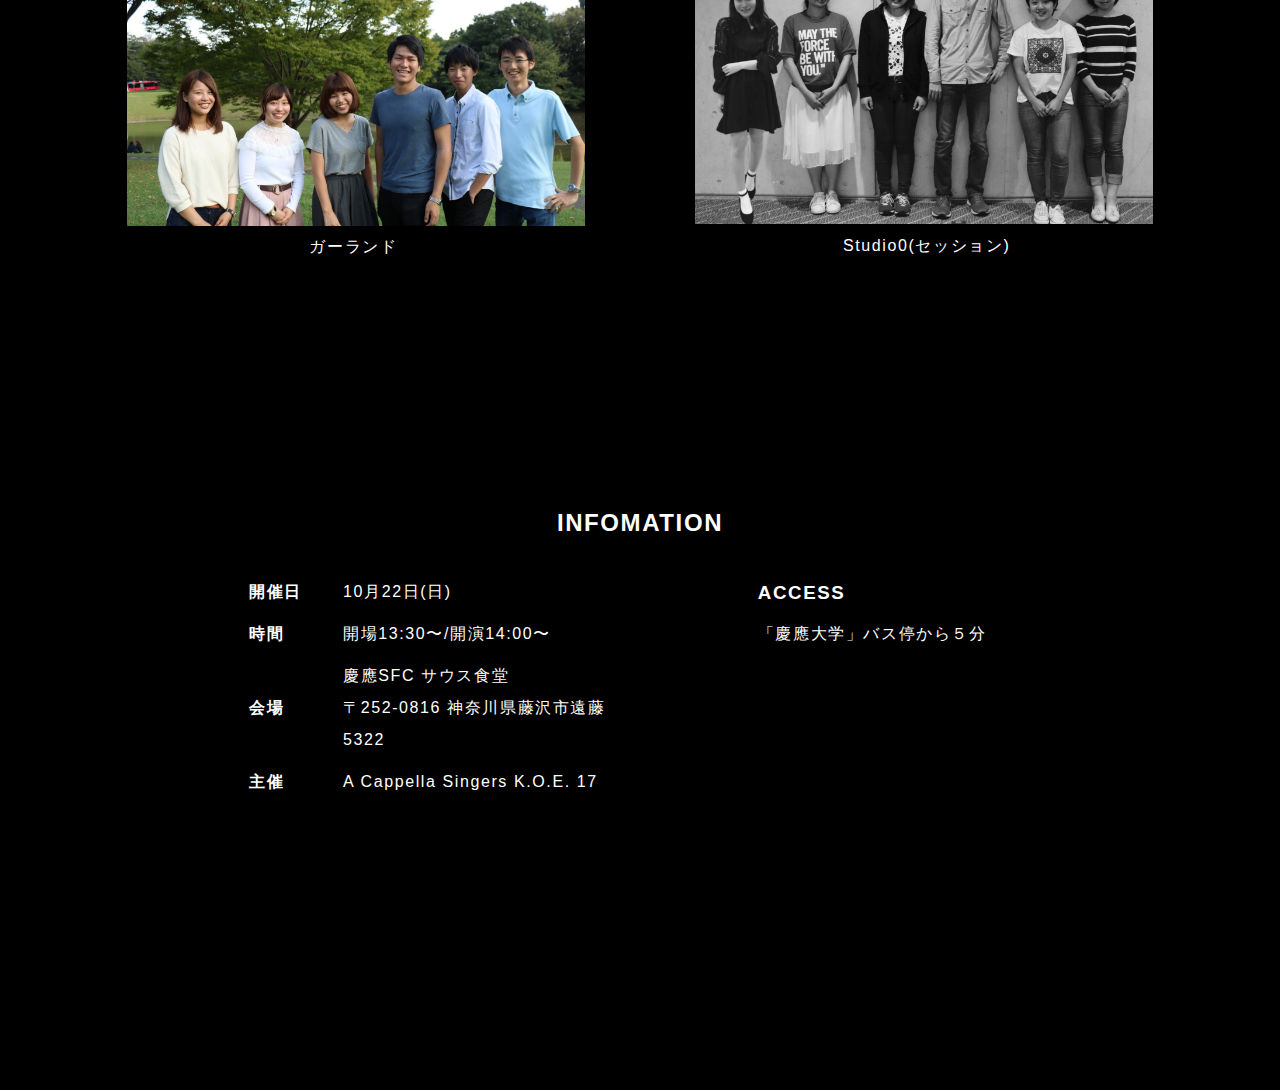
==== commit 0d2215f5: "band紹介、画像追加" ====
--- a/index.html
+++ b/index.html
@@ -97,13 +97,13 @@
       <a href="#modal-p02"><img src="band_picture/ジャオズ.jpg"></a><p><a href="#modal-p02">ジャオズ</a></p></br>
       <section class="modal-window" id="modal-p02">
         <div class="modal-inner">
-          
+
           <p>私たち饺子は１７の中国語バンドです、餃子の故郷で生まれた私がリードとして、餃子のファンを集まってるバンドです、みんな一緒に餃子食べに行きましょう。</p>
         </div>
         <a href="#!" class="modal-close">&times;</a>
       </section>
 
-      <a href="#modal-p09"><img src="band_picture/"></a><p><a href="#modal-p09">Friends</a></p></br>
+      <a href="#modal-p09"><img src="band_picture/Friends.jpg"></a><p><a href="#modal-p09">Friends</a></p></br>
       <section class="modal-window" id="modal-p09">
         <div class="modal-inner">
           <p>アニソンが好きだ。アニソンが歌いたい。アニソンのハーモニーを響かせたい。熱い想いを持ったフレンズたちが集まったバンドです。</p>
@@ -156,8 +156,8 @@
         <a href="#!" class="modal-close">&times;</a>
       </section>
 
-      <a href="#modal-p15"><img src="band_picture/showbiz.jpg"></a><p><a href="#modal-p15">Showbiz</a></p></br>
-      <section class="modal-window" id="modal-p14">
+      <a href="#modal-p21"><img src="band_picture/showbiz.jpg"></a><p><a href="#modal-p21">Showbiz</a></p></br>
+      <section class="modal-window" id="modal-p21">
         <div class="modal-inner">
           <p>ミュージカル好きが集うバンド！ShowBiz！！歌だけではなく世界観をもつくり、皆様を魅力させます✨ミュージカルならではの響かせ方、力強さを体感していただけたら幸いです^^*</p>
         </div>
@@ -168,6 +168,14 @@
       <section class="modal-window" id="modal-p15">
         <div class="modal-inner">
           <p>とにかく時間がない！けど、マイペースな6人組です！邦ロック中心に歌ってます！</p>
+        </div>
+        <a href="#!" class="modal-close">&times;</a>
+      </section>
+
+      <a href="#modal-p20"><img src="band_picture/studio0.jpg"></a><p><a href="#modal-p20">Studio0(セッション)</a></p></br>
+      <section class="modal-window" id="modal-p20">
+        <div class="modal-inner">
+          <p>ほぼギャルバンのStudio0でーす！メンバーの予定が合わず、0限での練習に励みました！パワフルな歌声をご覧あれ。</p>
         </div>
         <a href="#!" class="modal-close">&times;</a>
       </section>
@@ -262,7 +270,7 @@
         <a href="#!" class="modal-close">&times;</a>
       </section>
 
-      <a href="#modal-p18"><img src="band_picture/"></a><p><a href="#modal-p18">ガーランド</a></p></br>
+      <a href="#modal-p18"><img src="band_picture/ガーランド.jpg"></a><p><a href="#modal-p18">ガーランド</a></p></br>
       <section class="modal-window" id="modal-p18">
         <div class="modal-inner">
           <p>こんにちは。ガーランドです。ガーランドはこうへいの家の近所の喫茶店の名前です。心地良い演奏をするので休日にカフェに来た気分で聴いてもらえると嬉しいです。</p>
